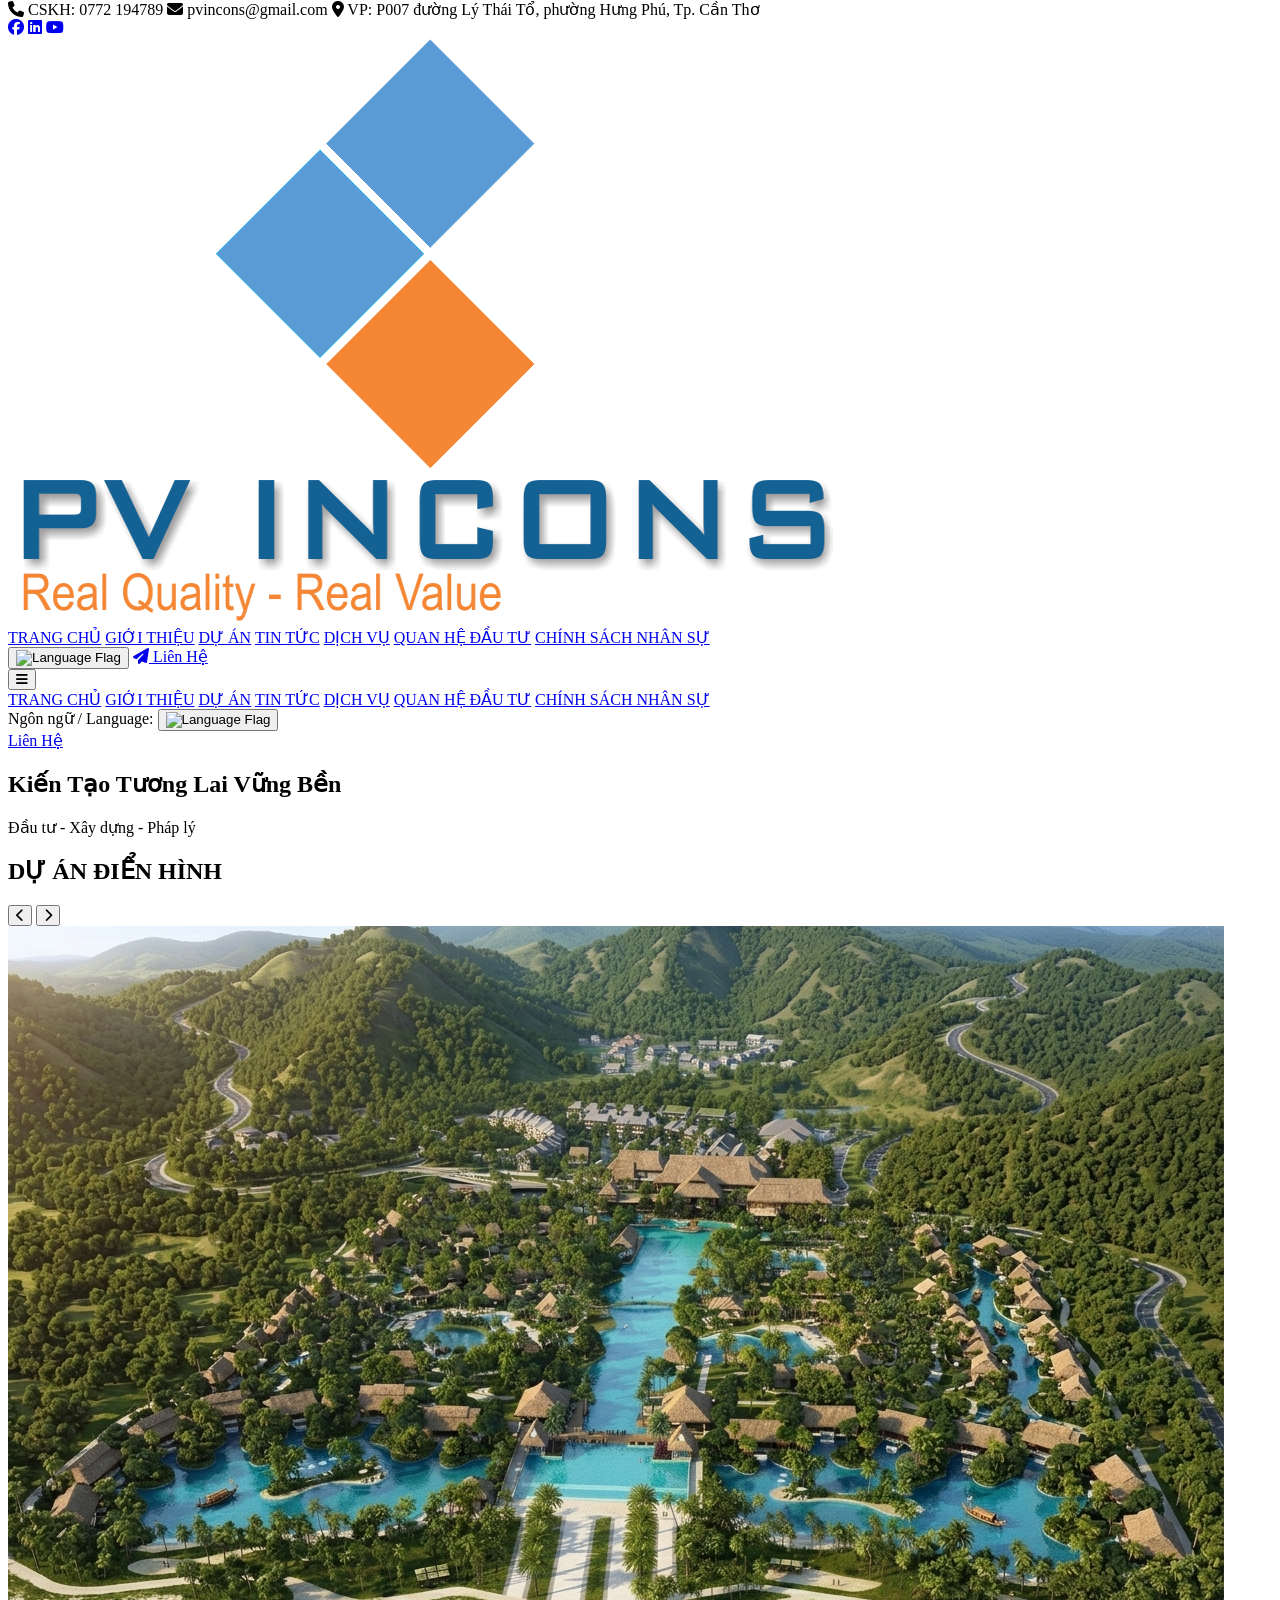
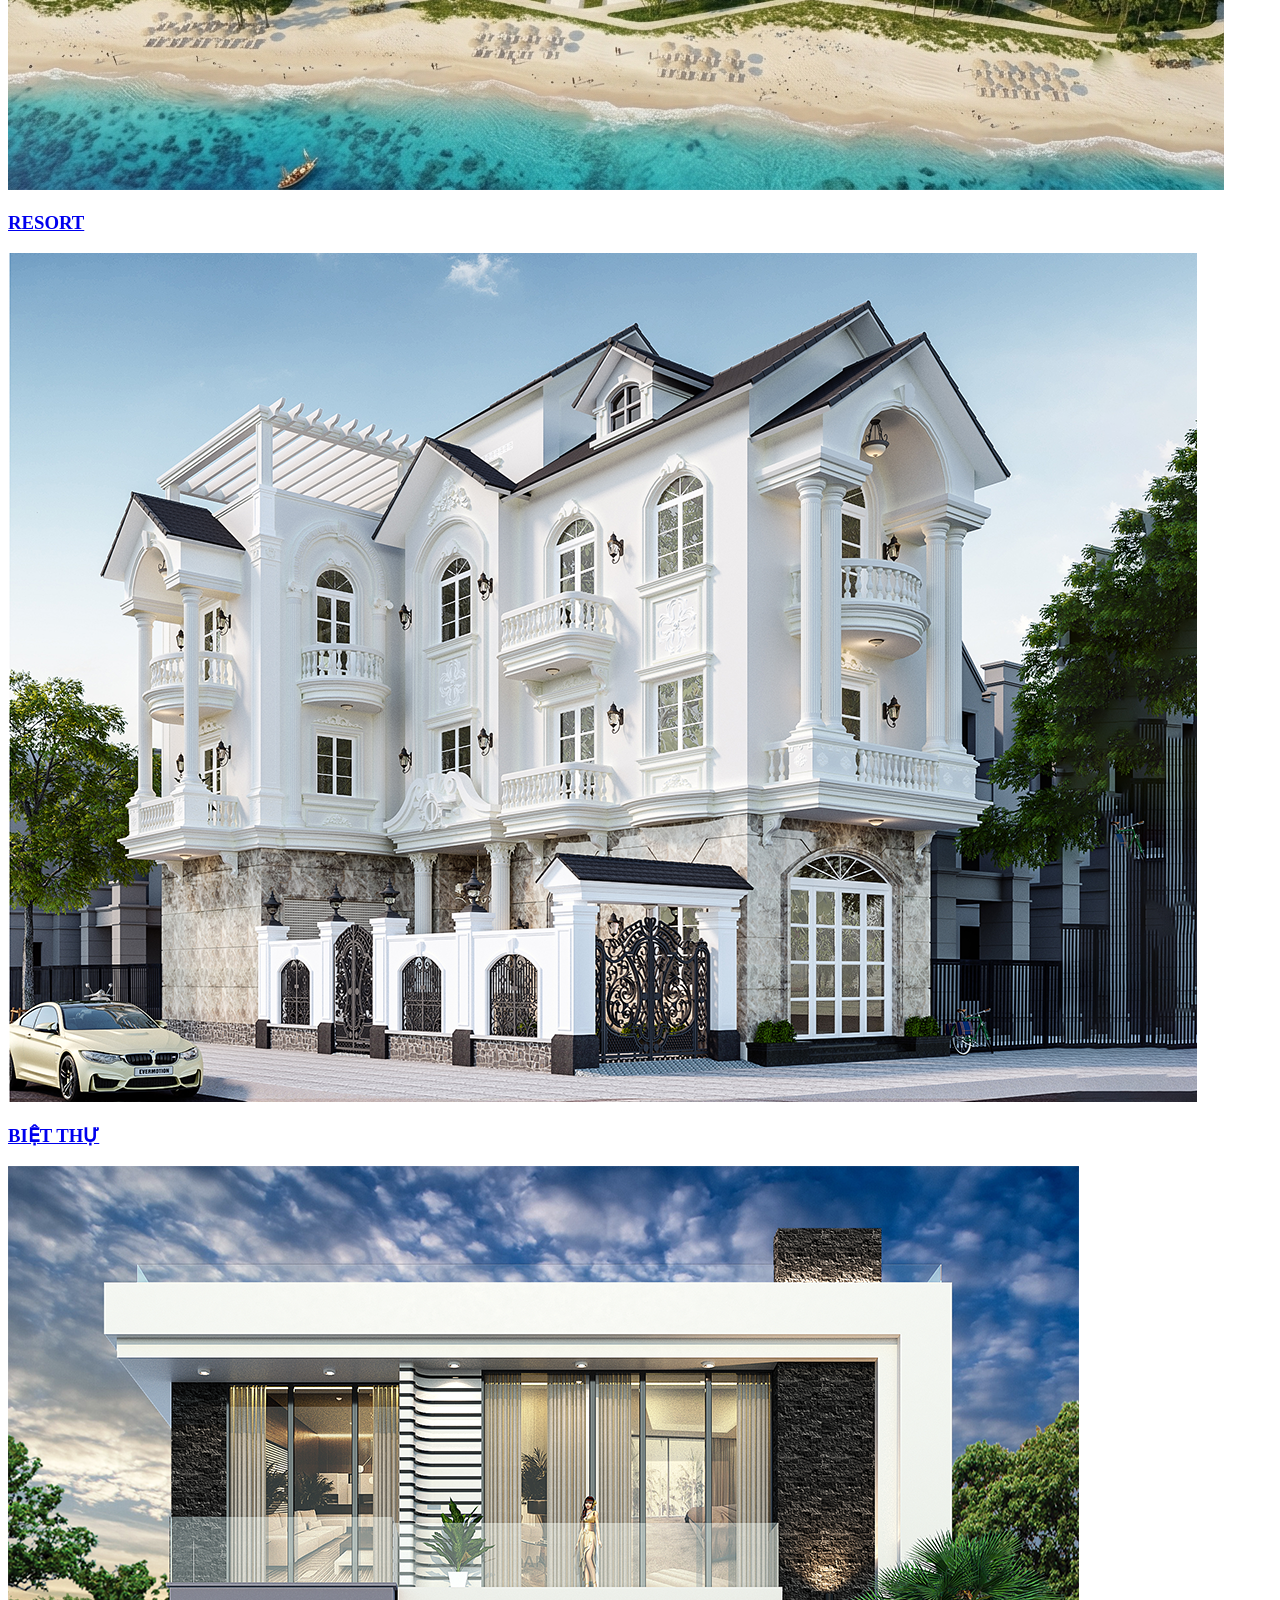
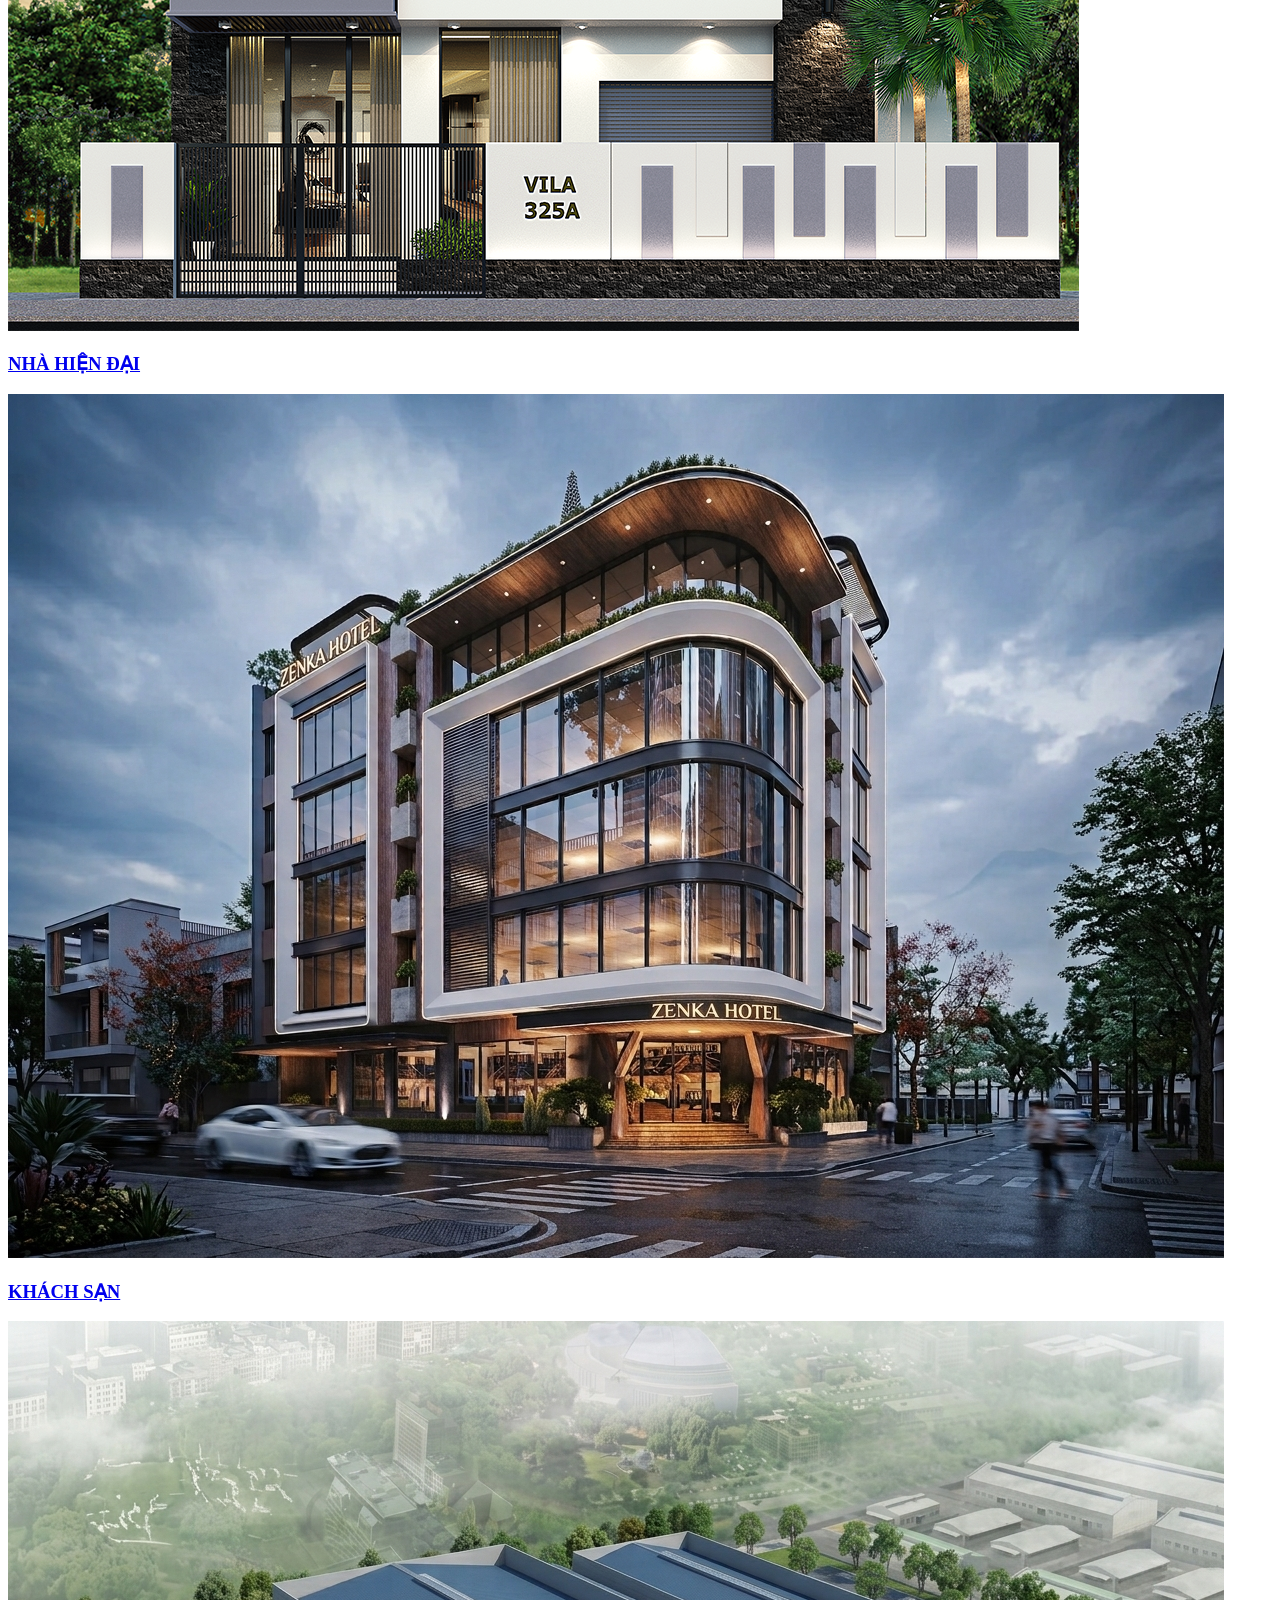
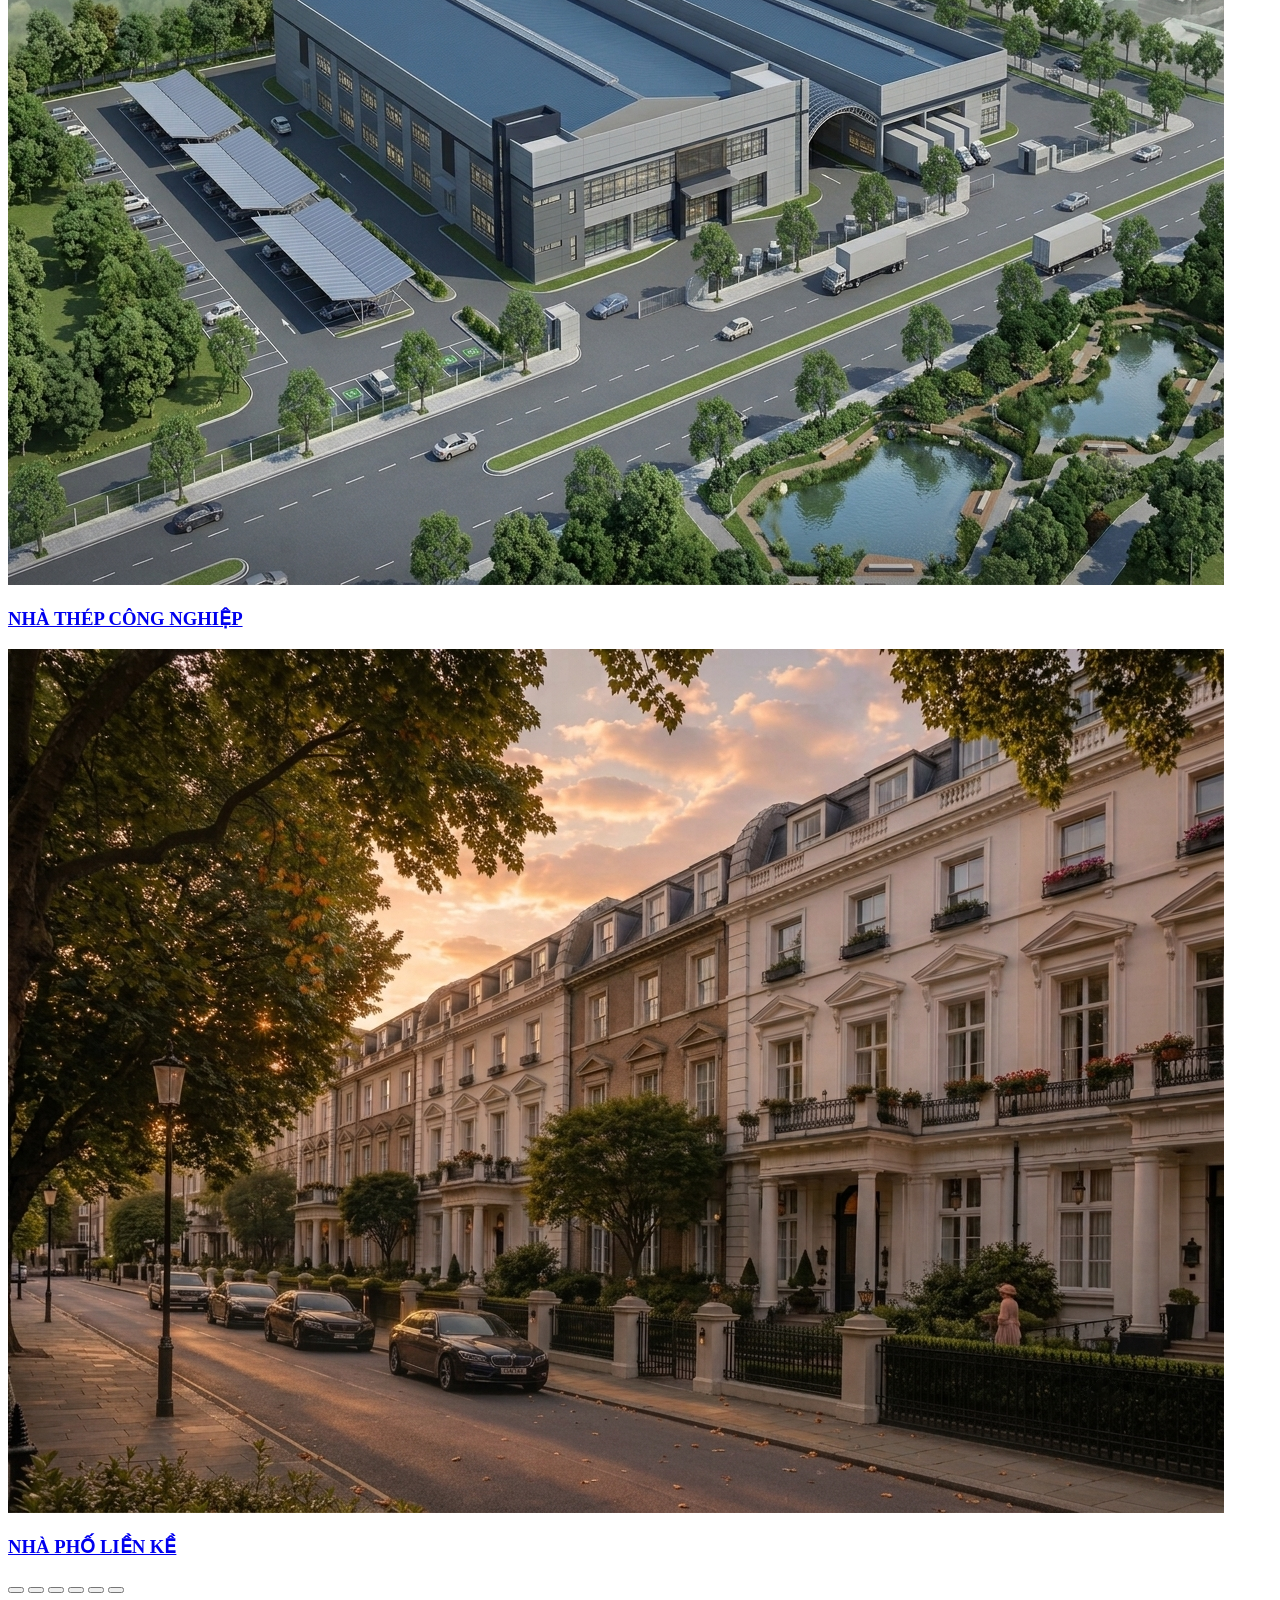
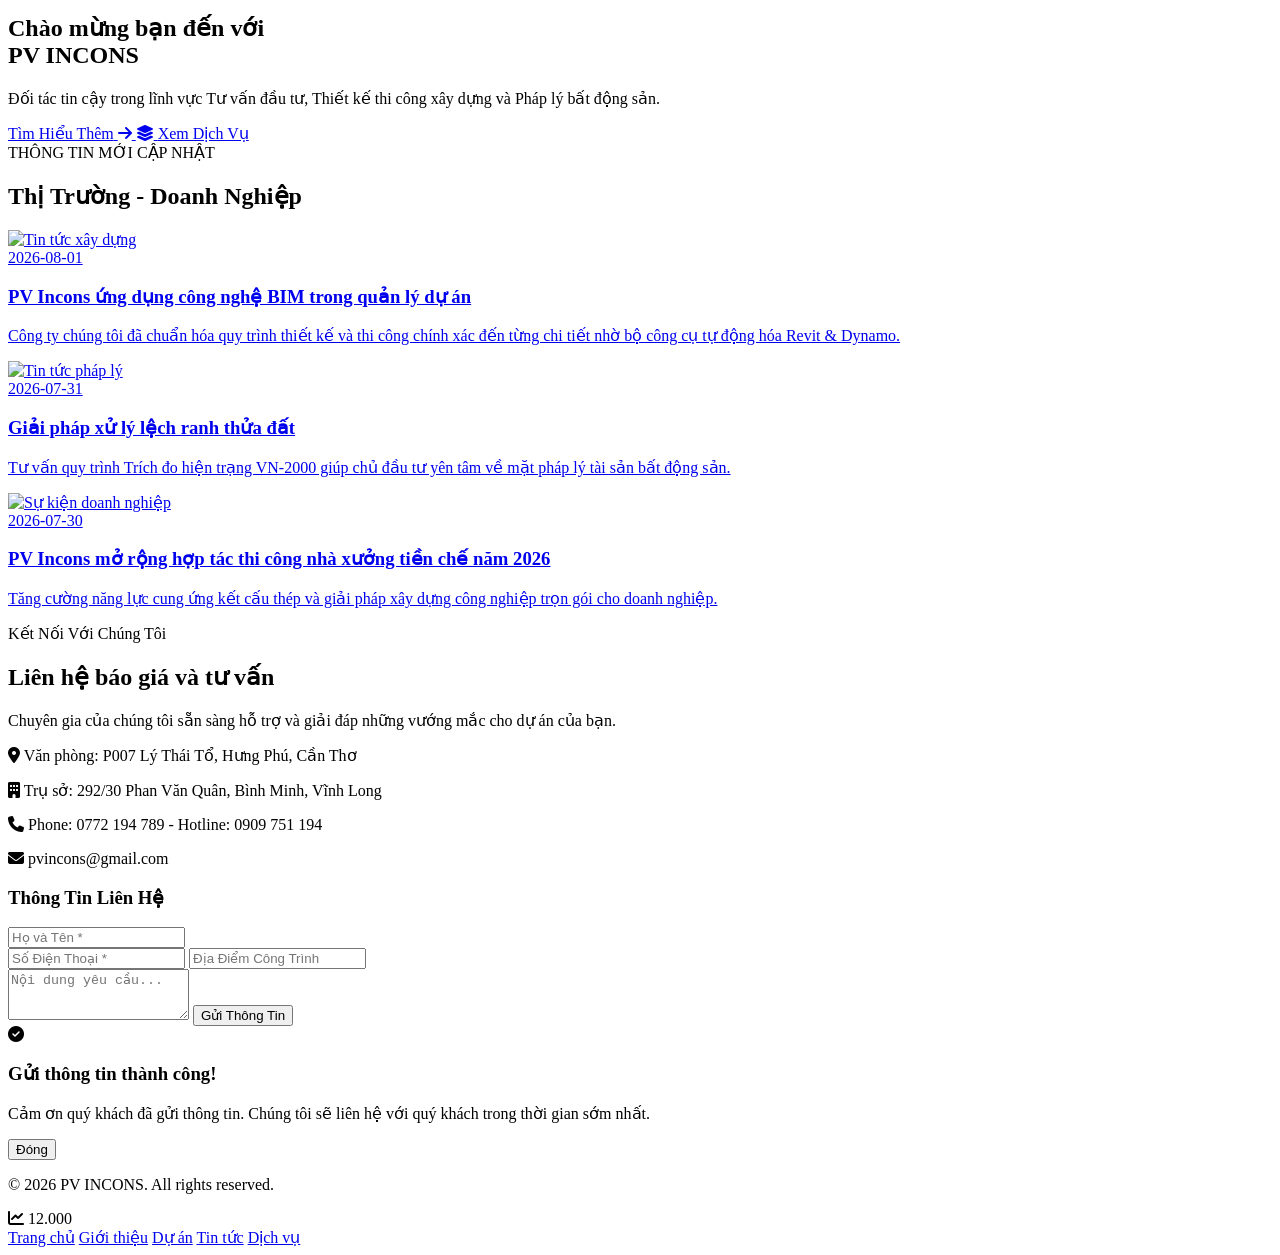
==== index.html @ 5b2f0e85 "Add files via upload" ====
<!DOCTYPE html>
<html lang="vi" class="scroll-smooth">

<head>
    <meta charset="UTF-8">
    <meta name="viewport" content="width=device-width, initial-scale=1.0">
    <title>PV INCONS - TRANG CHỦ</title>
    <link rel="icon" type="image/png" href="IMG/LOGO_PVI.png">
    <script src="https://cdn.tailwindcss.com"></script>
    <script>
        tailwind.config = {
            theme: {
                extend: {
                    colors: {
                        brand: { blue: '#1e68a8', darkblue: '#0d3d6b', orange: '#e87e23', brown: '#a67c52', gray: '#f4f6f9' }
                    },
                    fontFamily: { sans: ['Inter', 'sans-serif'] }
                }
            }
        }
    </script>
    <link href="https://fonts.googleapis.com/css2?family=Inter:wght@300;400;500;600;700;800&display=swap"
        rel="stylesheet">
    <link rel="stylesheet" href="https://cdnjs.cloudflare.com/ajax/libs/font-awesome/6.4.0/css/all.min.css">
    <!-- Open Graph Meta Tags (Dành cho Zalo, Facebook, Messenger) -->
    <meta property="og:type" content="website" />
    <meta property="og:url" content="https://pvincons.com/" />
    <meta property="og:title" content="CÔNG TY TNHH THƯƠNG MẠI VÀ XÂY DỰNG PV INCONS" />
    <meta property="og:description"
        content="Chuyên cung cấp giải pháp toàn diện từ Tư vấn, Quản lý Đầu tư; Thiết kế Kiến trúc theo tiêu chuẩn số BIM/VDC và Thi công Xây dựng; Cùng các Dịch vụ Pháp lý Dự án, Công trình chuyên nghiệp." />
    <!-- ĐƯỜNG DẪN ẢNH VỚI THƯ MỤC "img"-->
    <meta property="og:image" content="https://pvincons.com/img/logo.png" />
    <meta property="og:image:secure_url" content="https://pvincons.com/img/logo.png" />
    <meta property="og:image:type" content="image/png" />
    <meta property="og:image:width" content="1200" />
    <meta property="og:image:height" content="630" />
    <!-- Twitter Card Tags -->
    <meta name="twitter:card" content="summary_large_image" />
    <meta name="twitter:title" content="CÔNG TY TNHH THƯƠNG MẠI VÀ XÂY DỰNG PV INCONS" />
    <meta name="twitter:description"
        content="Chuyên cung cấp giải pháp toàn diện từ Tư vấn, Quản lý Đầu tư; Thiết kế Kiến trúc theo tiêu chuẩn số BIM/VDC và Thi công Xây dựng; Cùng các Dịch vụ Pháp lý Dự án, Công trình chuyên nghiệp." />
    <meta name="twitter:image" content="https://pvincons.com/img/logo.png" />
</head>

<style>
    /* Hiệu ứng mượt cho tiêu đề Banner */
    .hero-title {
        opacity: 0;
        animation: heroFadeDown 1s cubic-bezier(1, 1, 1, 1) forwards;
        animation-delay: 0.5s;
    }

    .hero-subtitle {
        opacity: 0;
        animation: heroFadeUp 1s cubic-bezier(1, 1, 1, 1) forwards;
        animation-delay: 1.5s;
        /* Xuất hiện sau tiêu đề 1.5s */
    }

    /* Keyframes trôi từ trên xuống */
    @keyframes heroFadeDown {
        from {
            opacity: 0;
            transform: translateY(-30px);
        }

        to {
            opacity: 1;
            transform: translateY(0);
        }
    }

    /* Keyframes trôi từ dưới lên */
    @keyframes heroFadeUp {
        from {
            opacity: 0;
            transform: translateY(20px);
        }

        to {
            opacity: 1;
            transform: translateY(0);
        }
    }
</style>

<body class="bg-slate-50 text-slate-800 font-sans antialiased selection:bg-brand-blue selection:text-white">

    <div id="header-placeholder"></div>

    <main>
        <!-- Banner chính -->
        <section
            class="relative w-full h-[25vh] sm:h-[45vh] lg:h-[75vh] min-h-[200px] overflow-hidden bg-slate-900 flex items-center">
            <div class="absolute inset-0 bg-cover bg-center"
                style="background-image: url('https://images.unsplash.com/photo-1486406146926-c627a92ad1ab?q=80&w=1200&auto=format&fit=crop');">
                <div class="absolute inset-0 bg-black/40"></div>
            </div>
            <div class="relative z-10 max-w-7xl mx-auto px-4 sm:px-8 w-full text-center text-white">
                <!-- Tiêu đề chính: Trôi từ trên xuống & có hiệu ứng bóng chữ -->
                <h1
                    class="text-2xl sm:text-3xl md:text-4xl lg:text-5xl font-extrabold tracking-tight sm:tracking-wider uppercase mb-3 drop-shadow-lg hero-title whitespace-nowrap">
                    Kiến Tạo Tương Lai Vững Bền
                </h1>
                <!-- Phụ đề: Trôi từ dưới lên (xuất hiện sau tiêu đề 0.3s) -->
                <p
                    class="text-sm sm:text-lg md:text-xl lg:text-2xl text-slate-100 max-w-3xl mx-auto font-normal tracking-wide leading-relaxed hero-subtitle drop-shadow-md">
                    Đầu tư - Xây dựng - Pháp lý
                </p>
            </div>
        </section>

        <!-- Slide Dự án điển hình (6 Slide) -->
        <section class="py-12 bg-slate-50">
            <div class="max-w-7xl mx-auto px-4 sm:px-6 lg:px-8">
                <div class="flex items-center justify-center mb-8">
                    <div class="h-[1px] bg-slate-300 w-16 sm:w-36"></div>
                    <h2 class="text-xl sm:text-2xl font-bold text-[#8c6239] uppercase px-4 text-center tracking-widest">
                        DỰ ÁN ĐIỂN HÌNH
                    </h2>
                    <div class="h-[1px] bg-slate-300 w-16 sm:w-36"></div>
                </div>

                <div class="relative max-w-4xl mx-auto group">
                    <!-- Nút chuyển trái -->
                    <button onclick="prevLatestProject()"
                        class="absolute left-3 top-1/2 -translate-y-1/2 w-9 h-9 bg-black/40 hover:bg-black/70 text-white rounded-full flex items-center justify-center transition-all z-10">
                        <i class="fa-solid fa-chevron-left text-sm"></i>
                    </button>

                    <!-- Nút chuyển phải -->
                    <button onclick="nextLatestProject()"
                        class="absolute right-3 top-1/2 -translate-y-1/2 w-9 h-9 bg-black/40 hover:bg-black/70 text-white rounded-full flex items-center justify-center transition-all z-10">
                        <i class="fa-solid fa-chevron-right text-sm"></i>
                    </button>

                    <div class="overflow-hidden rounded-xl border border-slate-200 bg-white shadow-sm">
                        <div id="latestProjectsTrack" class="flex transition-transform duration-700 ease-in-out">
                            <a href="projects.html" class="w-full flex-shrink-0 block">
                                <div class="relative w-full aspect-[1.4/1] overflow-hidden">
                                    <img src="img/PC_05.png"
                                        class="w-full h-full object-cover hover:scale-105 transition duration-700"
                                        alt="RESORT">
                                </div>
                                <div class="p-4 sm:p-5 text-center bg-stone-50 border-t border-stone-100">
                                    <h3
                                        class="text-base sm:text-xl font-bold text-slate-800 tracking-wider uppercase hover:text-[#8c6239] transition">
                                        RESORT
                                    </h3>
                                </div>
                            </a>
                            <a href="projects.html" class="w-full flex-shrink-0 block">
                                <div class="relative w-full aspect-[1.4/1] overflow-hidden">
                                    <img src="img/PC_02.png"
                                        class="w-full h-full object-cover hover:scale-105 transition duration-700"
                                        alt="BIỆT THỰ">
                                </div>
                                <div class="p-4 sm:p-5 text-center bg-stone-50 border-t border-stone-100">
                                    <h3
                                        class="text-base sm:text-xl font-bold text-slate-800 tracking-wider uppercase hover:text-[#8c6239] transition">
                                        BIỆT THỰ
                                    </h3>
                                </div>
                            </a>
                            <a href="projects.html" class="w-full flex-shrink-0 block">
                                <div class="relative w-full aspect-[1.4/1] overflow-hidden">
                                    <img src="img/PC_03.png"
                                        class="w-full h-full object-cover hover:scale-105 transition duration-700"
                                        alt="NHÀ HIỆN ĐẠI">
                                </div>
                                <div class="p-4 sm:p-5 text-center bg-stone-50 border-t border-stone-100">
                                    <h3
                                        class="text-base sm:text-xl font-bold text-slate-800 tracking-wider uppercase hover:text-[#8c6239] transition">
                                        NHÀ HIỆN ĐẠI
                                    </h3>
                                </div>
                            </a>
                            <a href="projects.html" class="w-full flex-shrink-0 block">
                                <div class="relative w-full aspect-[1.4/1] overflow-hidden">
                                    <img src="img/PC_06.png"
                                        class="w-full h-full object-cover hover:scale-105 transition duration-700"
                                        alt="KHÁCH SẠN">
                                </div>
                                <div class="p-4 sm:p-5 text-center bg-stone-50 border-t border-stone-100">
                                    <h3
                                        class="text-base sm:text-xl font-bold text-slate-800 tracking-wider uppercase hover:text-[#8c6239] transition">
                                        KHÁCH SẠN
                                    </h3>
                                </div>
                            </a>
                            <a href="projects.html" class="w-full flex-shrink-0 block">
                                <div class="relative w-full aspect-[1.4/1] overflow-hidden">
                                    <img src="img/PC_04.png"
                                        class="w-full h-full object-cover hover:scale-105 transition duration-700"
                                        alt="NHÀ THÉP CÔNG NGHIỆP">
                                </div>
                                <div class="p-4 sm:p-5 text-center bg-stone-50 border-t border-stone-100">
                                    <h3
                                        class="text-base sm:text-xl font-bold text-slate-800 tracking-wider uppercase hover:text-[#8c6239] transition">
                                        NHÀ THÉP CÔNG NGHIỆP
                                    </h3>
                                </div>
                            </a>
                            <a href="projects.html" class="w-full flex-shrink-0 block">
                                <div class="relative w-full aspect-[1.4/1] overflow-hidden">
                                    <img src="img/PC_01.png"
                                        class="w-full h-full object-cover hover:scale-105 transition duration-700"
                                        alt="NHÀ PHỐ LIỀN KỀ">
                                </div>
                                <div class="p-4 sm:p-5 text-center bg-stone-50 border-t border-stone-100">
                                    <h3
                                        class="text-base sm:text-xl font-bold text-slate-800 tracking-wider uppercase hover:text-[#8c6239] transition">
                                        NHÀ PHỐ LIỀN KỀ
                                    </h3>
                                </div>
                            </a>
                        </div>
                    </div>

                    <div class="flex justify-center space-x-2 mt-4">
                        <button onclick="setLatestProject(0)"
                            class="latest-dot w-6 h-2.5 rounded-full bg-[#8c6239] transition-all"></button>
                        <button onclick="setLatestProject(1)"
                            class="latest-dot w-2.5 h-2.5 rounded-full bg-slate-300 transition-all"></button>
                        <button onclick="setLatestProject(2)"
                            class="latest-dot w-2.5 h-2.5 rounded-full bg-slate-300 transition-all"></button>
                        <button onclick="setLatestProject(3)"
                            class="latest-dot w-2.5 h-2.5 rounded-full bg-slate-300 transition-all"></button>
                        <button onclick="setLatestProject(4)"
                            class="latest-dot w-2.5 h-2.5 rounded-full bg-slate-300 transition-all"></button>
                        <button onclick="setLatestProject(5)"
                            class="latest-dot w-2.5 h-2.5 rounded-full bg-slate-300 transition-all"></button>
                    </div>
                </div>
            </div>
        </section>

        <!-- Quick Summary -->
        <section
            class="py-20 bg-gradient-to-b from-slate-50 via-blue-50/30 to-slate-50 border-t border-slate-200 relative overflow-hidden">
            <!-- Họa tiết đốm sáng mờ trang trí nền -->
            <div
                class="absolute -top-24 left-1/2 -translate-x-1/2 w-96 h-96 bg-brand-blue/10 rounded-full blur-3xl pointer-events-none">
            </div>

            <div class="max-w-7xl mx-auto px-4 sm:px-6 lg:px-8 text-center relative z-10">
                <!-- Tiêu đề chính phối màu Gradient -->
                <h2 class="text-2xl sm:text-4xl font-extrabold text-slate-900 mb-4 uppercase tracking-tight">
                    Chào mừng bạn đến với <br class="block sm:hidden">PV INCONS</span>
                </h2>

                <!-- Phụ đề -->
                <p class="text-slate-600 max-w-3xl mx-auto text-sm sm:text-base leading-relaxed font-medium">
                    Đối tác tin cậy trong lĩnh vực <span class="text-slate-900 font-semibold">Tư vấn đầu tư</span>,
                    <span class="text-slate-900 font-semibold">Thiết kế thi công xây dựng</span> và <span
                        class="text-slate-900 font-semibold">Pháp lý bất động sản</span>.
                </p>

                <!-- Nút bấm tương tác nâng cao -->
                <div class="mt-8 flex flex-wrap justify-center gap-4">
                    <!-- Nút chính: Có icon trôi nhẹ khi hover -->
                    <a href="about.html"
                        class="group bg-brand-blue hover:bg-brand-darkblue text-white font-bold px-7 py-3.5 rounded-xl text-sm transition-all duration-300 shadow-lg shadow-brand-blue/25 hover:shadow-xl hover:shadow-brand-blue/40 hover:-translate-y-1 flex items-center gap-2">
                        <span>Tìm Hiểu Thêm</span>
                        <i
                            class="fa-solid fa-arrow-right text-xs transition-transform duration-300 group-hover:translate-x-1"></i>
                    </a>

                    <!-- Nút phụ: Viền đổi màu khi hover -->
                    <a href="services.html"
                        class="bg-white hover:bg-slate-900 hover:text-white text-slate-700 border border-slate-300 hover:border-slate-900 font-bold px-7 py-3.5 rounded-xl text-sm transition-all duration-300 shadow-sm hover:shadow-lg hover:-translate-y-1 flex items-center gap-2">
                        <i class="fa-solid fa-layer-group text-xs"></i>
                        <span>Xem Dịch Vụ</span>
                    </a>
                </div>
            </div>
        </section>
        <!-- News Section (3 Tin mới nhất) -->
        <section class="py-16 bg-slate-50 border-t border-slate-200">
            <div class="max-w-7xl mx-auto px-4 sm:px-6 lg:px-8">
                <!-- Tiêu đề phần tin tức -->
                <div class="text-center mb-12">
                    <span class="text-xs font-bold text-brand-blue tracking-widest uppercase mb-2 block">THÔNG TIN MỚI
                        CẬP NHẬT</span>
                    <h2 class="text-2xl sm:text-3xl font-extrabold text-slate-900">Thị Trường - Doanh Nghiệp</h2>
                </div>

                <!-- Khung chờ tự động nhận nội dung từ news.html -->
                <div id="latest-news-placeholder" class="grid grid-cols-1 md:grid-cols-3 gap-8">
                    <!-- Nội dung sẽ tự động lấy từ news.html điền vào đây -->
                </div>
            </div>
        </section>


    </main>

    <div id="footer-placeholder"></div>

    <script src="layout.js"></script>
    <script>
        loadLayout('index');

        // Logic Slider cho trang chủ
        let latestProjectIndex = 0;
        const latestTrack = document.getElementById('latestProjectsTrack');
        const latestDots = document.querySelectorAll('.latest-dot');
        const totalLatestProjects = 6;

        function setLatestProject(index) {
            latestProjectIndex = index;
            if (latestTrack) {
                latestTrack.style.transform = `translateX(-${latestProjectIndex * 100}%)`;
            }
            latestDots.forEach((dot, i) => {
                if (i === latestProjectIndex) {
                    dot.classList.remove('bg-slate-300', 'w-2.5');
                    dot.classList.add('bg-[#8c6239]', 'w-6');
                } else {
                    dot.classList.remove('bg-[#8c6239]', 'w-6');
                    dot.classList.add('bg-slate-300', 'w-2.5');
                }
            });
        }

        function nextLatestProject() {
            latestProjectIndex = (latestProjectIndex + 1) % totalLatestProjects;
            setLatestProject(latestProjectIndex);
        }

        function prevLatestProject() {
            latestProjectIndex = (latestProjectIndex - 1 + totalLatestProjects) % totalLatestProjects;
            setLatestProject(latestProjectIndex);
        }
        // Bổ sung tính năng vuốt cảm ứng trên điện thoại cho slider
        const track = document.getElementById('latestProjectsTrack');

        if (track) {
            let touchStartX = 0;
            let touchEndX = 0;

            track.addEventListener('touchstart', (e) => {
                touchStartX = e.changedTouches[0].screenX;
            }, { passive: true });

            track.addEventListener('touchend', (e) => {
                touchEndX = e.changedTouches[0].screenX;
                handleSwipe();
            }, { passive: true });

            function handleSwipe() {
                const swipeThreshold = 70; // Khoảng cách vuốt tối thiểu (px) để nhận diện
                const diffX = touchStartX - touchEndX;

                if (diffX > swipeThreshold) {
                    // Vuốt sang trái -> Xem ảnh tiếp theo
                    if (typeof nextLatestProject === 'function') nextLatestProject();
                } else if (diffX < -swipeThreshold) {
                    // Vuốt sang phải -> Xem ảnh trước đó
                    if (typeof prevLatestProject === 'function') prevLatestProject();
                }
            }
        }
        setInterval(nextLatestProject, 4000);
    </script>

</body>

</html>
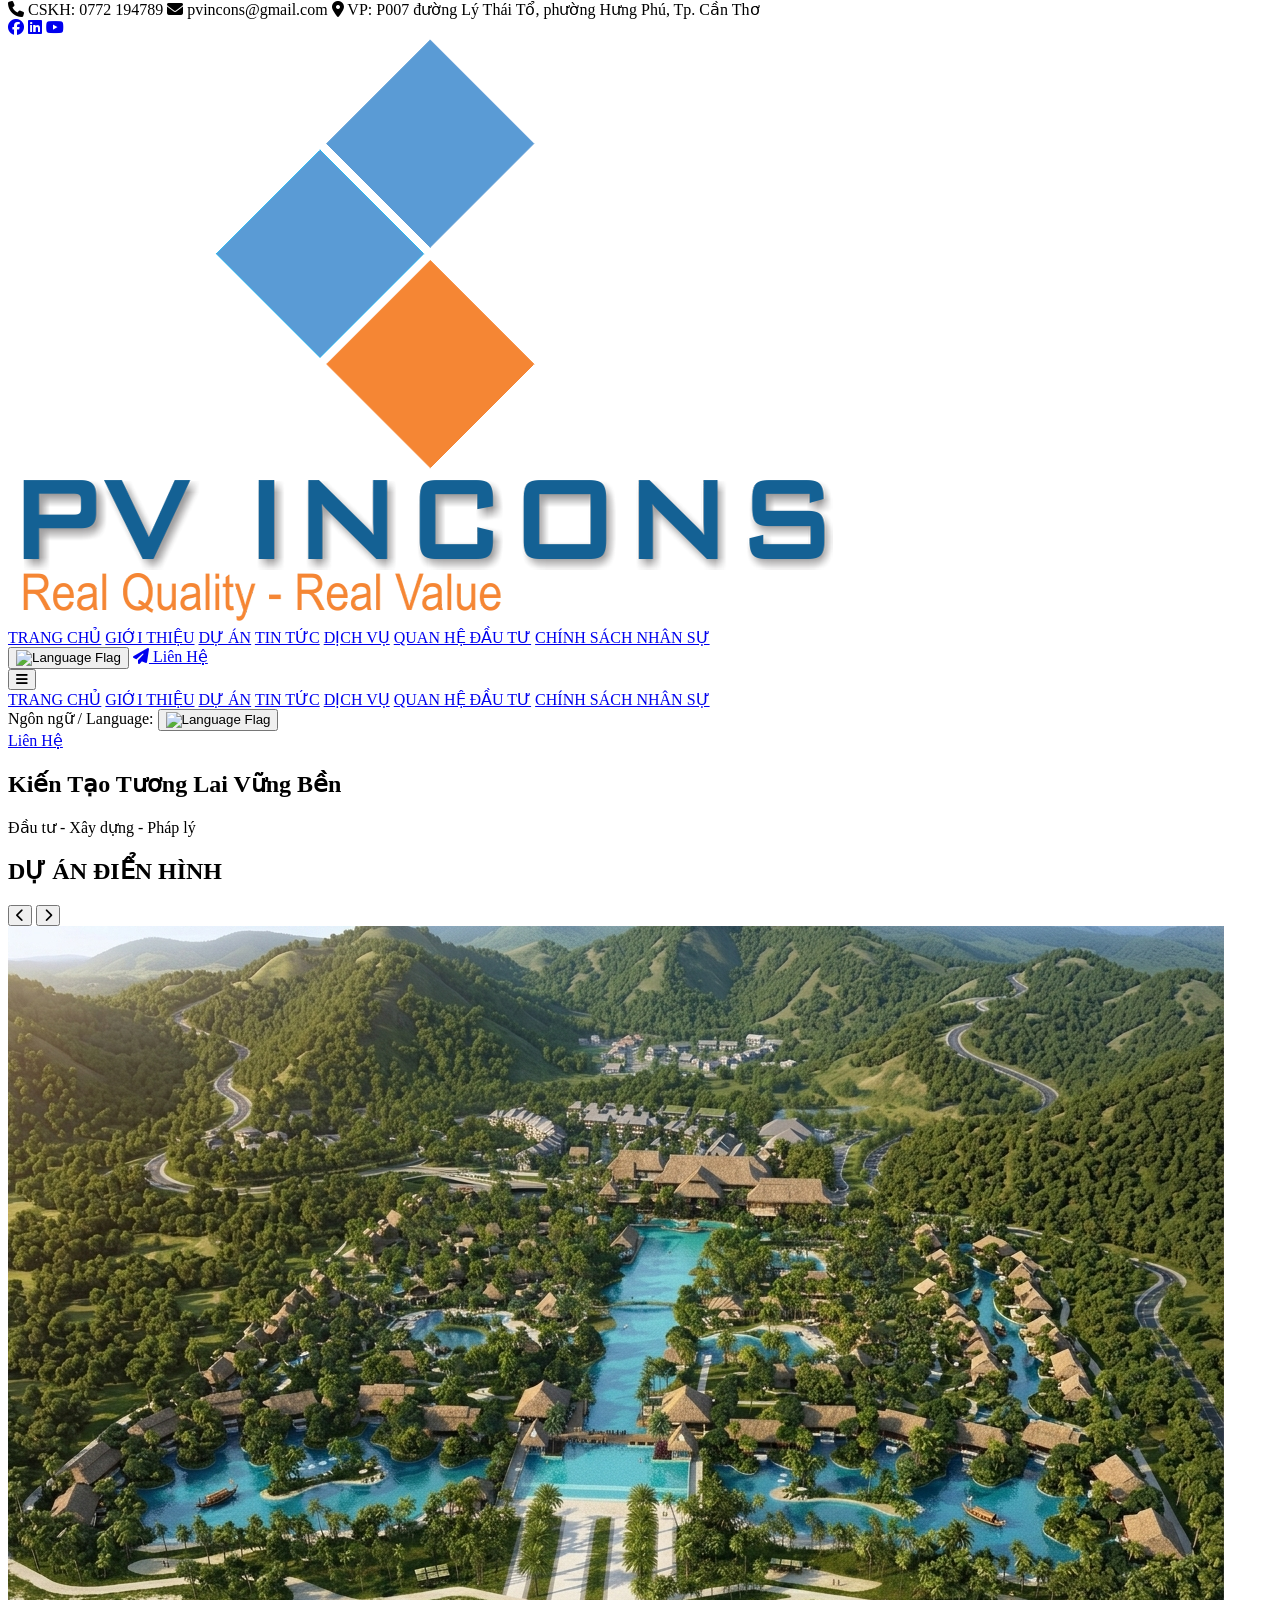
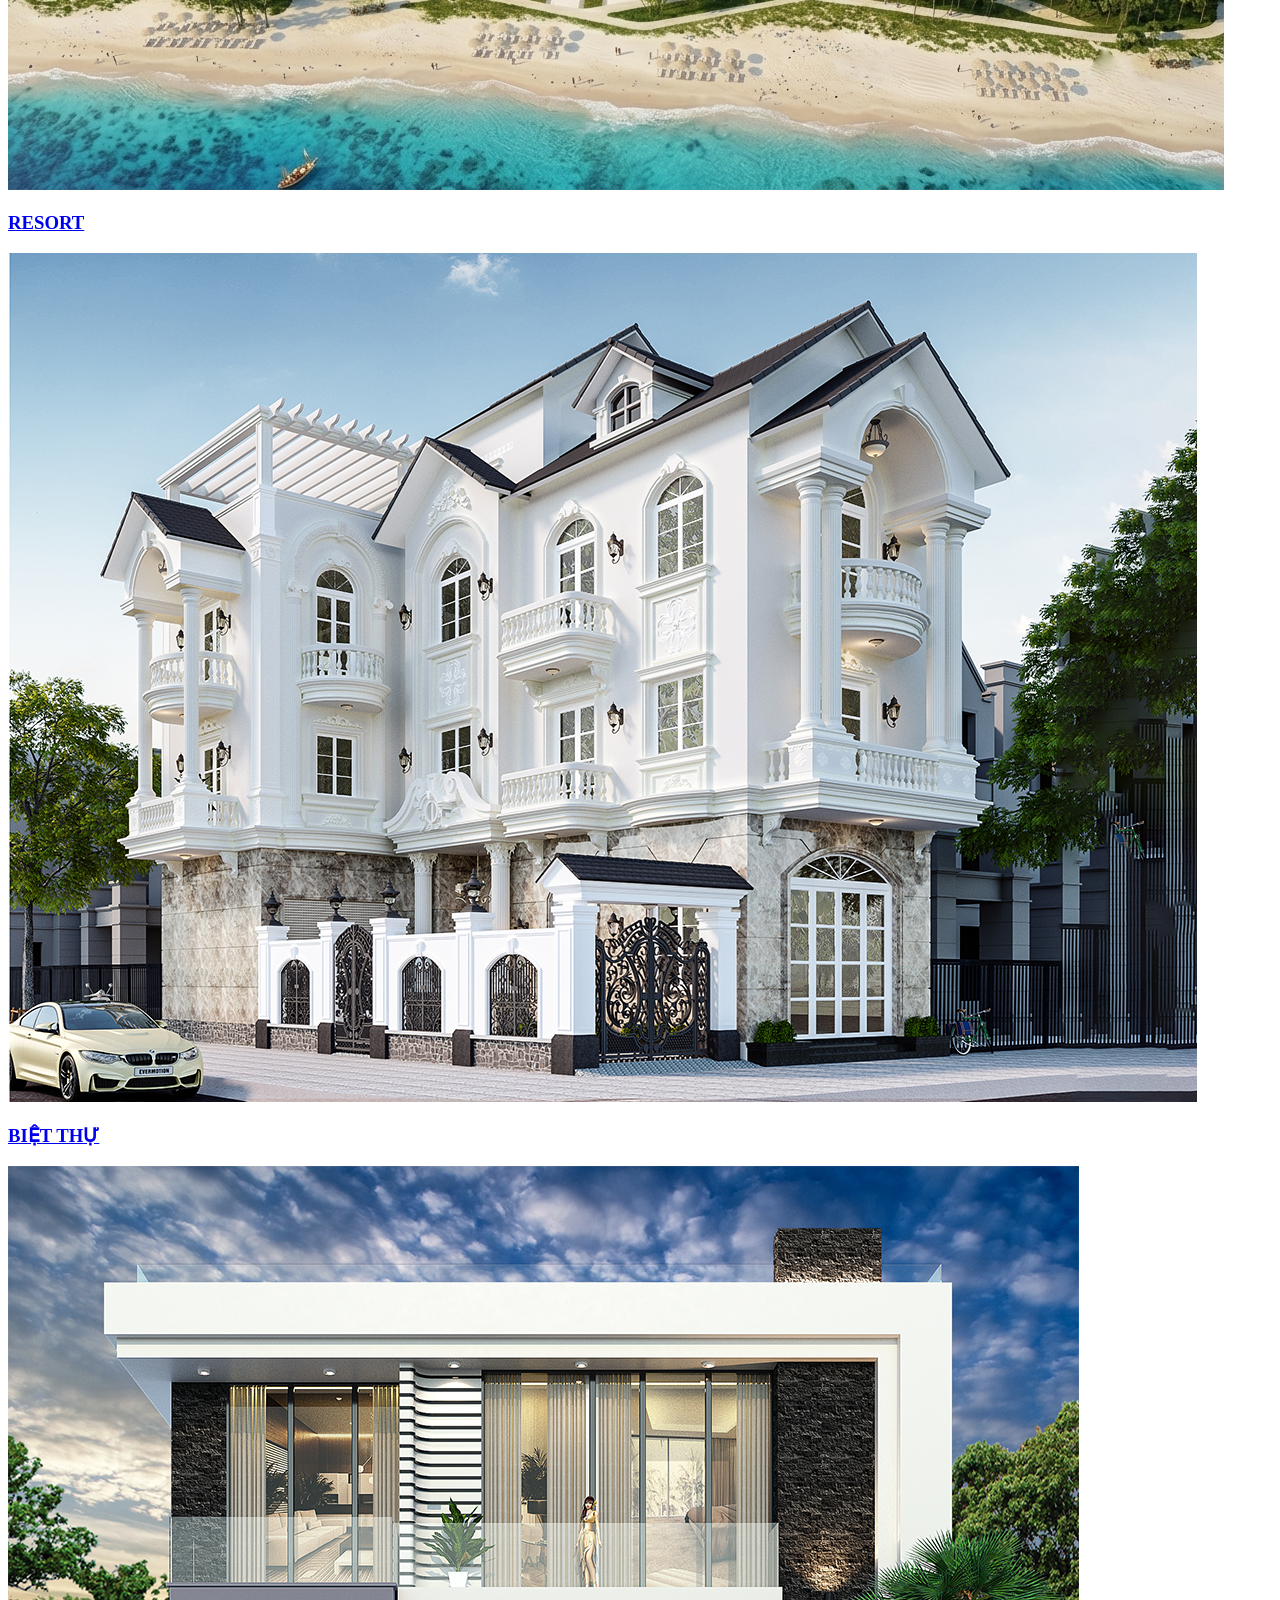
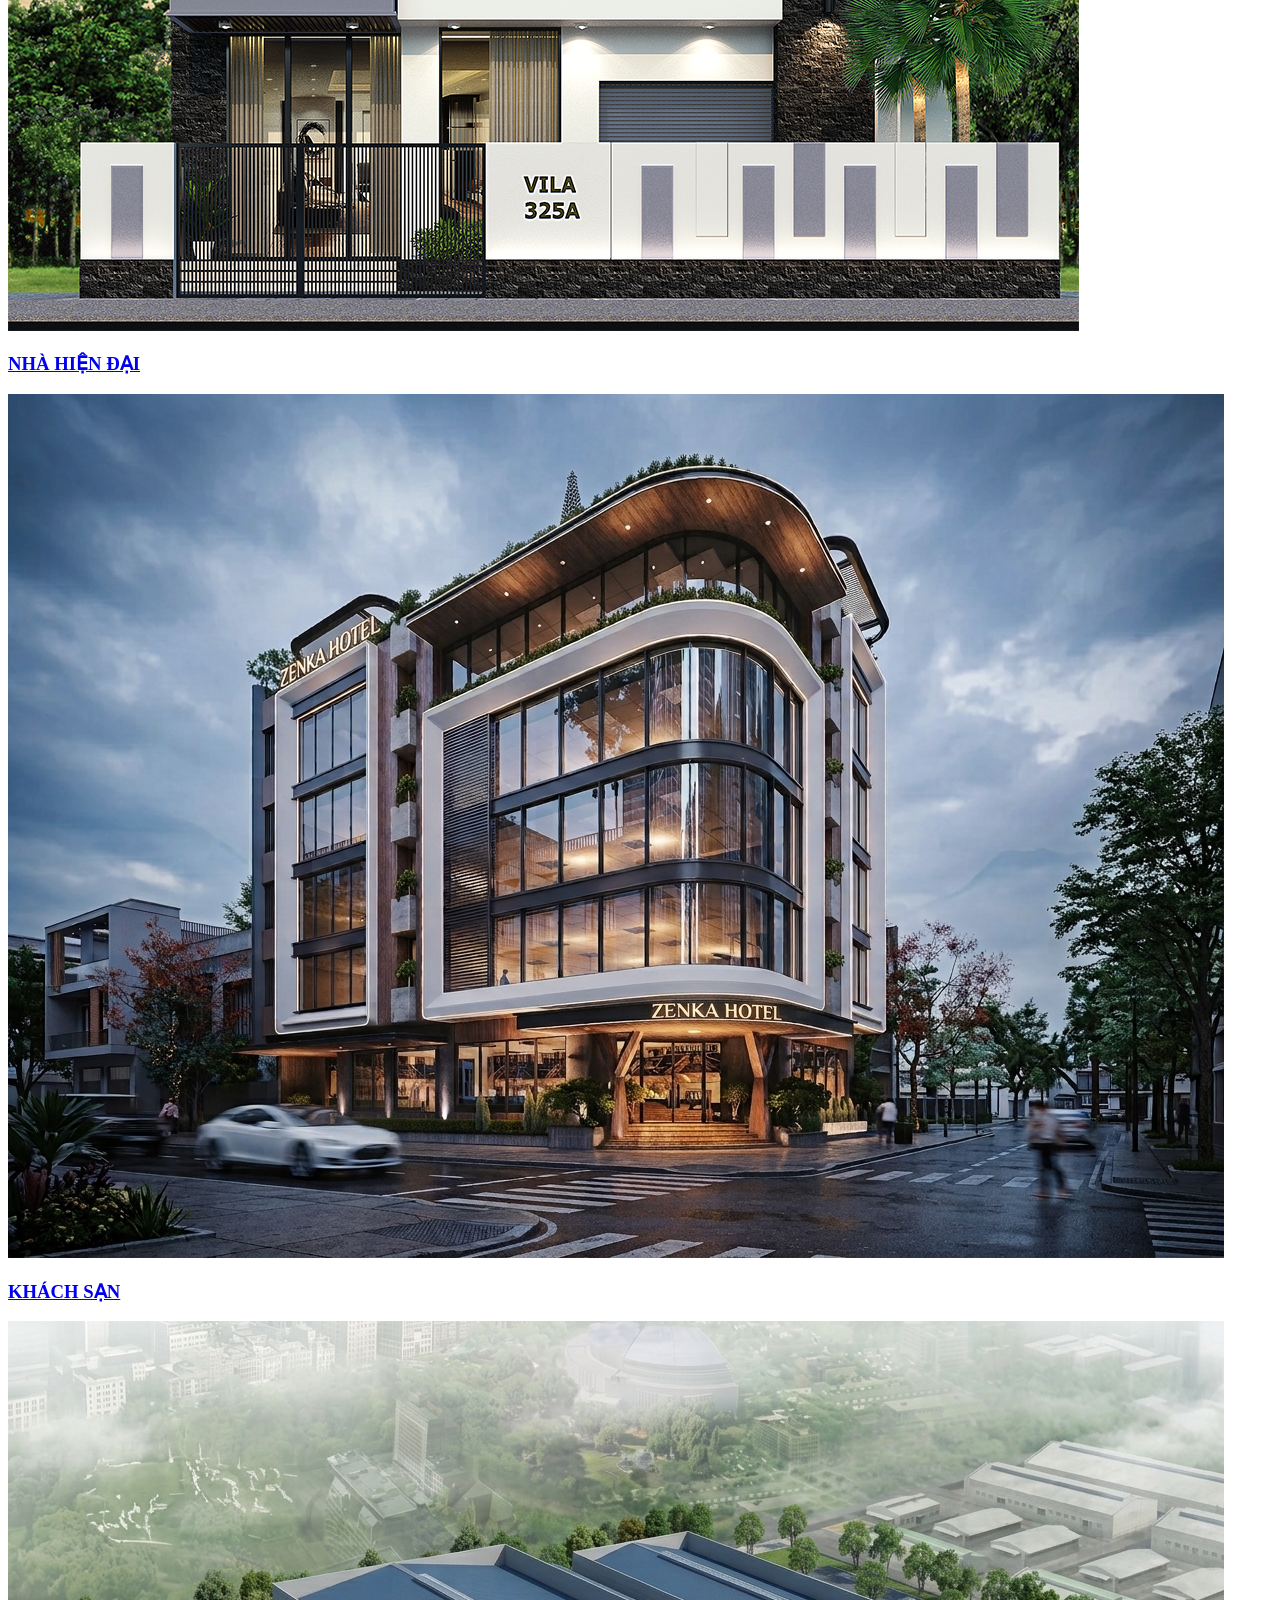
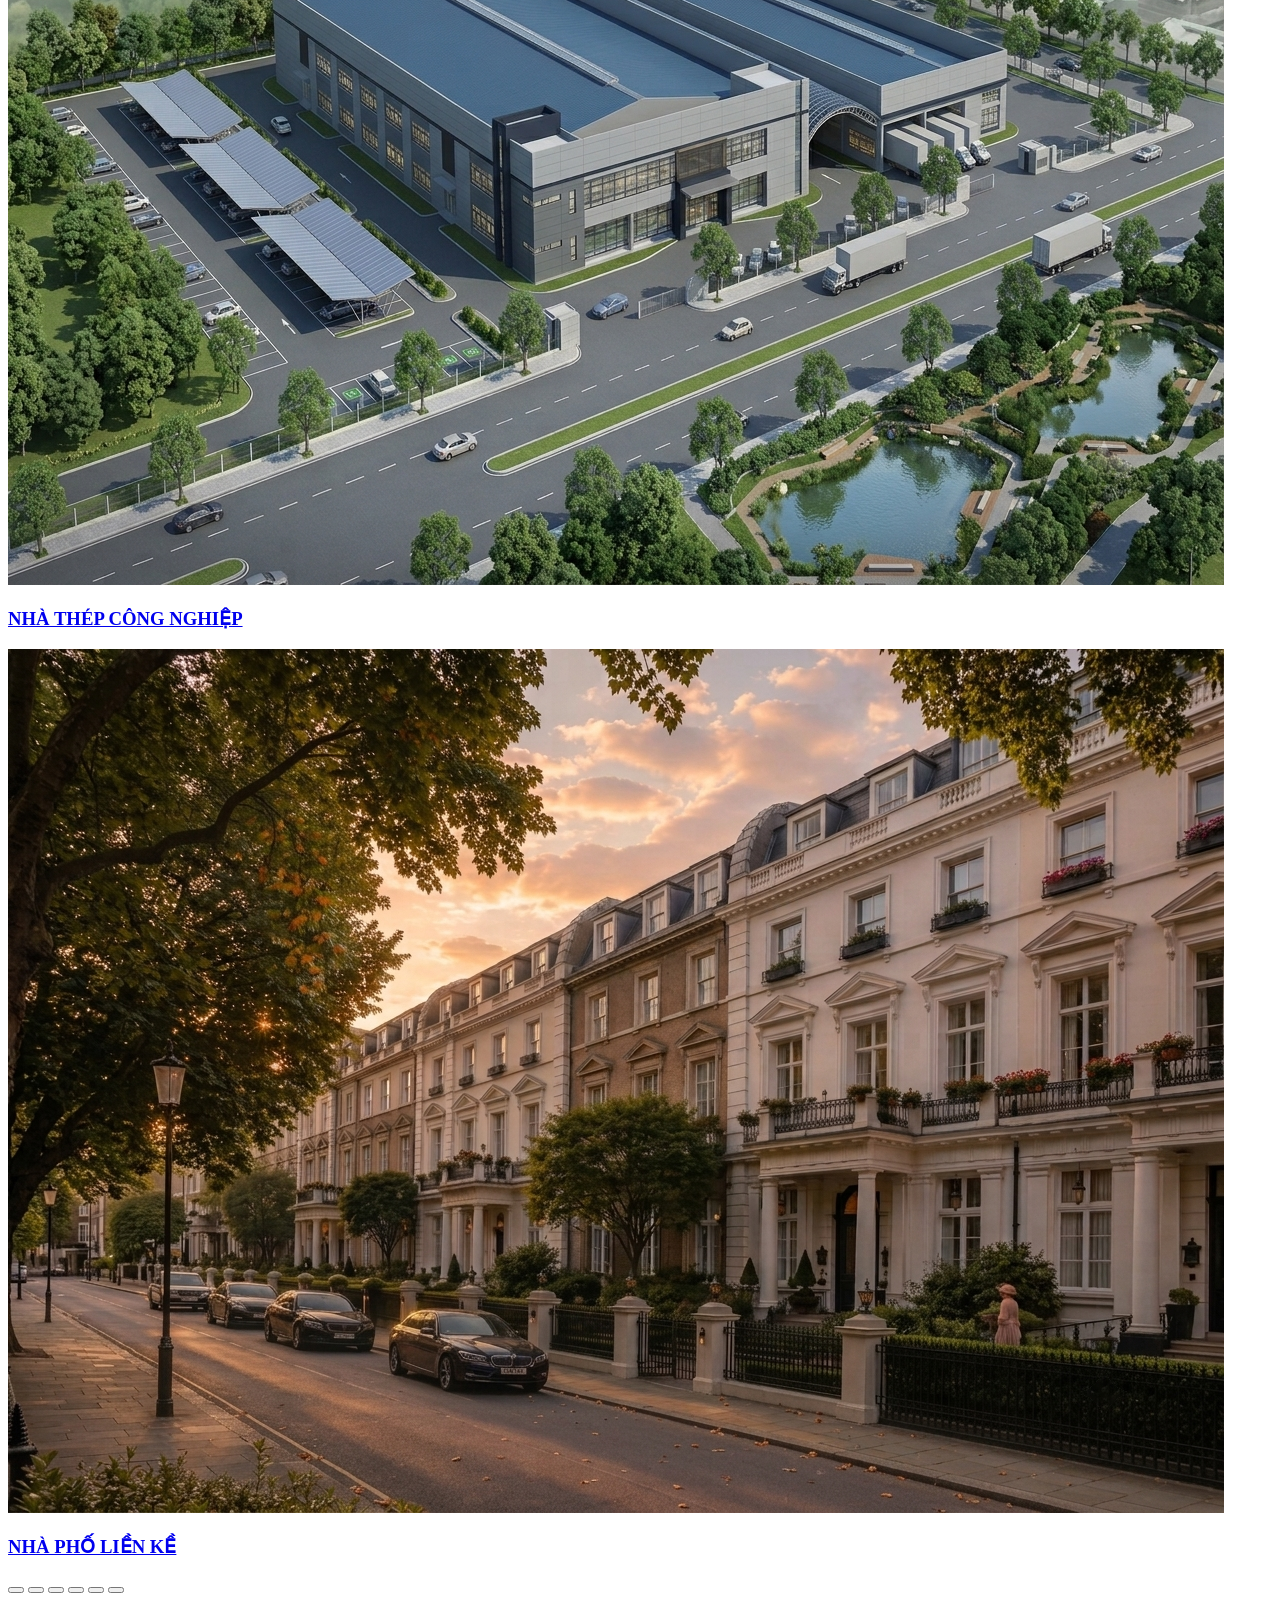
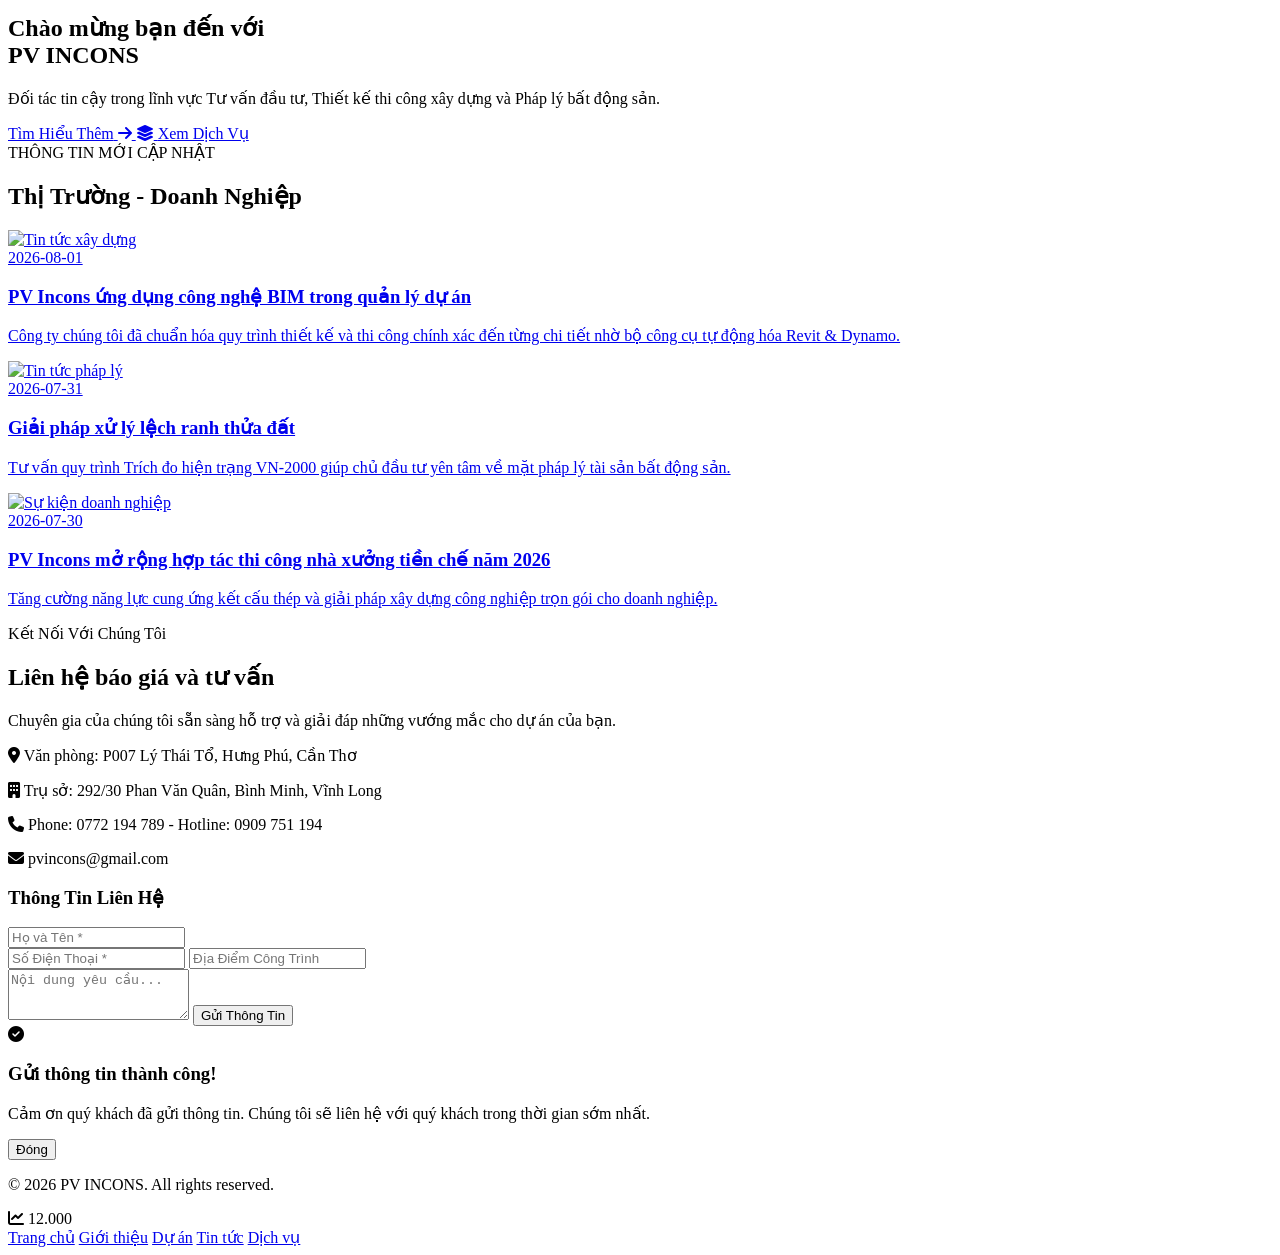
==== commit 7172b629: "Add files via upload" ====
--- a/index.html
+++ b/index.html
@@ -5,8 +5,10 @@
     <meta charset="UTF-8">
     <meta name="viewport" content="width=device-width, initial-scale=1.0">
     <title>PV INCONS - TRANG CHỦ</title>
-    <link rel="icon" type="image/png" href="IMG/LOGO_PVI.png">
+    <link rel="icon" type="image/png" href="img/LOGO_PVI.png">
     <script src="https://cdn.tailwindcss.com"></script>
+    <!-- File CSS dùng chung -->
+    <link rel="stylesheet" href="/style.css">
     <script>
         tailwind.config = {
             theme: {
@@ -22,6 +24,7 @@
     <link href="https://fonts.googleapis.com/css2?family=Inter:wght@300;400;500;600;700;800&display=swap"
         rel="stylesheet">
     <link rel="stylesheet" href="https://cdnjs.cloudflare.com/ajax/libs/font-awesome/6.4.0/css/all.min.css">
+
     <!-- Open Graph Meta Tags (Dành cho Zalo, Facebook, Messenger) -->
     <meta property="og:type" content="website" />
     <meta property="og:url" content="https://pvincons.com/" />
@@ -363,7 +366,6 @@
         }
         setInterval(nextLatestProject, 4000);
     </script>
-
 </body>
 
 </html>
--- a/style.css
+++ b/style.css
@@ -0,0 +1,118 @@
+/* ==========================================================================
+   PV INCONS - GLOBAL STYLESHEET (style.css)
+   ========================================================================== */
+
+/* 1. THƯƠNG HIỆU & BIẾN MÀU TOÀN CỤC */
+:root {
+    --brand-blue: #10284c;
+    --brand-darkblue: #0b1c38;
+    --brand-orange: #f97316;
+    --brand-gold: #8c6239;
+}
+
+/* 2. HIỆU ỨNG CHUYỂN TRANG MƯỢT MÀ (VIEW TRANSITIONS & SPA) */
+@view-transition {
+    navigation: auto;
+}
+
+::view-transition-old(root) {
+    animation: 200ms cubic-bezier(0.4, 0, 0.2, 1) both fade-out;
+}
+
+::view-transition-new(root) {
+    animation: 200ms cubic-bezier(0.4, 0, 0.2, 1) both fade-in;
+}
+
+@keyframes fade-out {
+    to { opacity: 0; }
+}
+
+@keyframes fade-in {
+    from { opacity: 0; }
+}
+
+/* Hiệu ứng hoán đổi nội dung <main> mượt mà khi dùng layout.js */
+main {
+    transition: opacity 0.22s ease-in-out, transform 0.22s ease-in-out;
+    will-change: opacity, transform;
+}
+
+/* 3. TÙY CHỈNH TOÀN TRANG (GLOBAL RESETS) */
+html {
+    scroll-behavior: smooth;
+}
+
+/* Tùy chỉnh màu khi bôi đen văn bản */
+::selection {
+    background-color: var(--brand-blue);
+    color: #ffffff;
+}
+
+/* Thanh cuộn trang (Custom Scrollbar) */
+::-webkit-scrollbar {
+    width: 8px;
+    height: 8px;
+}
+
+::-webkit-scrollbar-track {
+    background: #f1f5f9;
+}
+
+::-webkit-scrollbar-thumb {
+    background: #cbd5e1;
+    border-radius: 4px;
+}
+
+::-webkit-scrollbar-thumb:hover {
+    background: #94a3b8;
+}
+
+/* 4. NAVIGATION TAB & HEADER ANIMATION */
+.nav-tab-btn {
+    position: relative;
+    transition: color 0.25s ease;
+}
+
+/* Thanh gạch chân trượt mượt từ giữa ra 2 bên */
+.nav-tab-btn::after {
+    content: '';
+    position: absolute;
+    bottom: -2px;
+    left: 50%;
+    width: 0;
+    height: 2px;
+    background-color: var(--brand-blue);
+    transition: width 0.3s cubic-bezier(0.4, 0, 0.2, 1), left 0.3s cubic-bezier(0.4, 0, 0.2, 1);
+    transform: translateX(-50%);
+}
+
+.nav-tab-btn:hover::after,
+.nav-tab-btn.active::after {
+    width: 100%;
+}
+
+.nav-tab-btn.active {
+    color: var(--brand-blue) !important;
+    font-weight: 700;
+}
+
+/* 5. CÁC COMPONENT DÙNG CHUNG */
+/* Card Lãnh đạo / Giới thiệu */
+.leadership-card {
+    background: rgba(15, 23, 42, 0.6);
+    backdrop-filter: blur(12px);
+    border: 1px solid rgba(255, 255, 255, 0.15);
+    border-left: 4px solid var(--brand-orange);
+    padding: 30px;
+    border-radius: 16px;
+    box-shadow: 0 20px 40px rgba(0, 0, 0, 0.3);
+    position: relative;
+    overflow: hidden;
+    transition: all 0.4s cubic-bezier(0.16, 1, 0.3, 1);
+}
+
+.leadership-card:hover {
+    transform: translateY(-6px);
+    border-color: rgba(249, 115, 22, 0.8) !important;
+    box-shadow: 0 20px 40px -10px rgba(249, 115, 22, 0.25), 0 0 20px rgba(249, 115, 22, 0.15);
+}
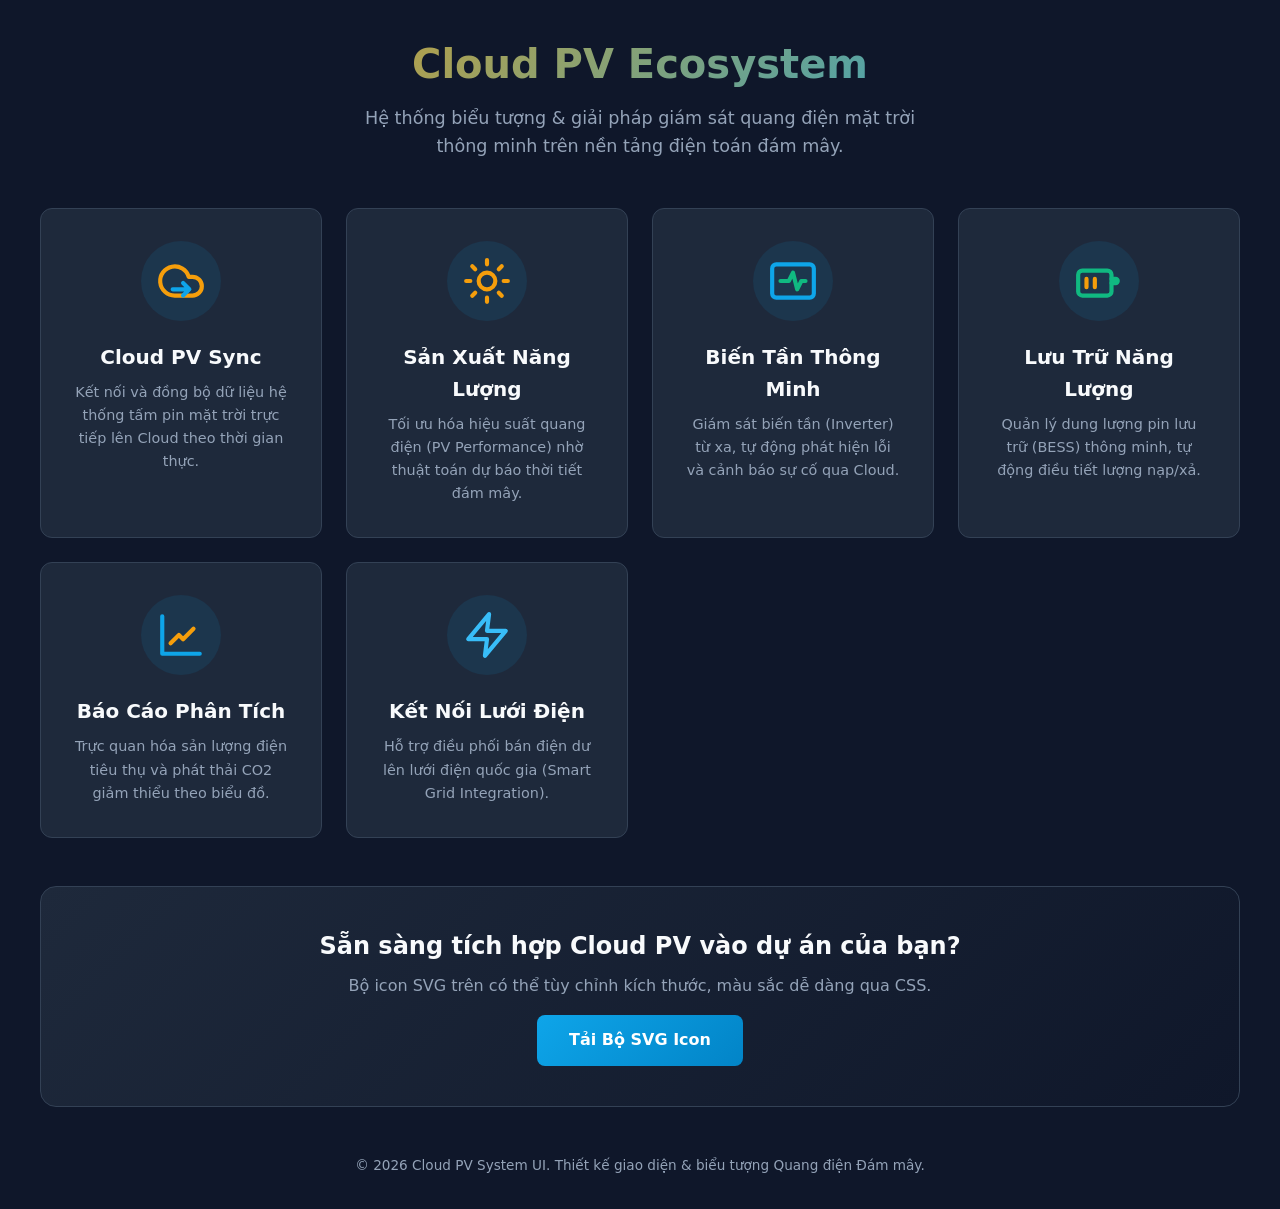
==== commit 0f3377ec: "Add files via upload" ====
--- a/index.html
+++ b/index.html
@@ -1,371 +1,251 @@
 <!DOCTYPE html>
-<html lang="vi" class="scroll-smooth">
-
+<html lang="vi">
 <head>
     <meta charset="UTF-8">
     <meta name="viewport" content="width=device-width, initial-scale=1.0">
-    <title>PV INCONS - TRANG CHỦ</title>
-    <link rel="icon" type="image/png" href="img/LOGO_PVI.png">
-    <script src="https://cdn.tailwindcss.com"></script>
-    <!-- File CSS dùng chung -->
-    <link rel="stylesheet" href="/style.css">
-    <script>
-        tailwind.config = {
-            theme: {
-                extend: {
-                    colors: {
-                        brand: { blue: '#1e68a8', darkblue: '#0d3d6b', orange: '#e87e23', brown: '#a67c52', gray: '#f4f6f9' }
-                    },
-                    fontFamily: { sans: ['Inter', 'sans-serif'] }
-                }
-            }
-        }
-    </script>
-    <link href="https://fonts.googleapis.com/css2?family=Inter:wght@300;400;500;600;700;800&display=swap"
-        rel="stylesheet">
-    <link rel="stylesheet" href="https://cdnjs.cloudflare.com/ajax/libs/font-awesome/6.4.0/css/all.min.css">
-
-    <!-- Open Graph Meta Tags (Dành cho Zalo, Facebook, Messenger) -->
-    <meta property="og:type" content="website" />
-    <meta property="og:url" content="https://pvincons.com/" />
-    <meta property="og:title" content="CÔNG TY TNHH THƯƠNG MẠI VÀ XÂY DỰNG PV INCONS" />
-    <meta property="og:description"
-        content="Chuyên cung cấp giải pháp toàn diện từ Tư vấn, Quản lý Đầu tư; Thiết kế Kiến trúc theo tiêu chuẩn số BIM/VDC và Thi công Xây dựng; Cùng các Dịch vụ Pháp lý Dự án, Công trình chuyên nghiệp." />
-    <!-- ĐƯỜNG DẪN ẢNH VỚI THƯ MỤC "img"-->
-    <meta property="og:image" content="https://pvincons.com/img/logo.png" />
-    <meta property="og:image:secure_url" content="https://pvincons.com/img/logo.png" />
-    <meta property="og:image:type" content="image/png" />
-    <meta property="og:image:width" content="1200" />
-    <meta property="og:image:height" content="630" />
-    <!-- Twitter Card Tags -->
-    <meta name="twitter:card" content="summary_large_image" />
-    <meta name="twitter:title" content="CÔNG TY TNHH THƯƠNG MẠI VÀ XÂY DỰNG PV INCONS" />
-    <meta name="twitter:description"
-        content="Chuyên cung cấp giải pháp toàn diện từ Tư vấn, Quản lý Đầu tư; Thiết kế Kiến trúc theo tiêu chuẩn số BIM/VDC và Thi công Xây dựng; Cùng các Dịch vụ Pháp lý Dự án, Công trình chuyên nghiệp." />
-    <meta name="twitter:image" content="https://pvincons.com/img/logo.png" />
+    <title>Cloud PV - Bộ Biểu Tượng & Giải Pháp Điện Mặt Trời Đám Mây</title>
+    <style>
+        :root {
+            --primary: #0ea5e9;
+            --primary-dark: #0284c7;
+            --solar-yellow: #f59e0b;
+            --eco-green: #10b981;
+            --bg-dark: #0f172a;
+            --bg-card: #1e293b;
+            --text-main: #f8fafc;
+            --text-muted: #94a3b8;
+            --border-color: #334155;
+        }
+
+        * {
+            box-sizing: border-box;
+            margin: 0;
+            padding: 0;
+            font-family: 'Segoe UI', system-ui, -apple-system, sans-serif;
+        }
+
+        body {
+            background-color: var(--bg-dark);
+            color: var(--text-main);
+            line-height: 1.6;
+            padding: 2rem 1rem;
+        }
+
+        .container {
+            max-width: 1200px;
+            margin: 0 auto;
+        }
+
+        /* Header Section */
+        header {
+            text-align: center;
+            margin-bottom: 3rem;
+        }
+
+        header h1 {
+            font-size: 2.5rem;
+            background: linear-gradient(135deg, var(--solar-yellow), var(--primary));
+            -webkit-background-clip: text;
+            -webkit-text-fill-color: transparent;
+            margin-bottom: 0.5rem;
+        }
+
+        header p {
+            color: var(--text-muted);
+            font-size: 1.1rem;
+            max-width: 600px;
+            margin: 0 auto;
+        }
+
+        /* Grid Icon Section */
+        .icon-grid {
+            display: grid;
+            grid-template-columns: repeat(auto-fit, minmax(280px, 1fr));
+            gap: 1.5rem;
+            margin-bottom: 3rem;
+        }
+
+        .icon-card {
+            background-color: var(--bg-card);
+            border: 1px solid var(--border-color);
+            border-radius: 12px;
+            padding: 2rem;
+            text-align: center;
+            transition: all 0.3s ease;
+            position: relative;
+            overflow: hidden;
+        }
+
+        .icon-card:hover {
+            transform: translateY(-5px);
+            border-color: var(--primary);
+            box-shadow: 0 10px 25px -5px rgba(14, 165, 233, 0.2);
+        }
+
+        .svg-box {
+            width: 80px;
+            height: 80px;
+            margin: 0 auto 1.25rem auto;
+            display: flex;
+            align-items: center;
+            justify-content: center;
+            background: rgba(14, 165, 233, 0.1);
+            border-radius: 50%;
+            padding: 15px;
+            transition: background 0.3s ease;
+        }
+
+        .icon-card:hover .svg-box {
+            background: rgba(14, 165, 233, 0.2);
+        }
+
+        .svg-box svg {
+            width: 100%;
+            height: 100%;
+        }
+
+        .icon-card h3 {
+            font-size: 1.25rem;
+            margin-bottom: 0.5rem;
+            color: var(--text-main);
+        }
+
+        .icon-card p {
+            font-size: 0.9rem;
+            color: var(--text-muted);
+        }
+
+        /* Action Section */
+        .cta-section {
+            background: linear-gradient(135deg, #1e293b, #0f172a);
+            border: 1px solid var(--border-color);
+            border-radius: 16px;
+            padding: 2.5rem;
+            text-align: center;
+        }
+
+        .cta-btn {
+            display: inline-block;
+            background: linear-gradient(135deg, var(--primary), var(--primary-dark));
+            color: white;
+            padding: 0.8rem 2rem;
+            border-radius: 8px;
+            text-decoration: none;
+            font-weight: 600;
+            margin-top: 1rem;
+            transition: opacity 0.2s;
+        }
+
+        .cta-btn:hover {
+            opacity: 0.9;
+        }
+
+        footer {
+            text-align: center;
+            margin-top: 3rem;
+            color: var(--text-muted);
+            font-size: 0.85rem;
+        }
+    </style>
 </head>
-
-<style>
-    /* Hiệu ứng mượt cho tiêu đề Banner */
-    .hero-title {
-        opacity: 0;
-        animation: heroFadeDown 1s cubic-bezier(1, 1, 1, 1) forwards;
-        animation-delay: 0.5s;
-    }
-
-    .hero-subtitle {
-        opacity: 0;
-        animation: heroFadeUp 1s cubic-bezier(1, 1, 1, 1) forwards;
-        animation-delay: 1.5s;
-        /* Xuất hiện sau tiêu đề 1.5s */
-    }
-
-    /* Keyframes trôi từ trên xuống */
-    @keyframes heroFadeDown {
-        from {
-            opacity: 0;
-            transform: translateY(-30px);
-        }
-
-        to {
-            opacity: 1;
-            transform: translateY(0);
-        }
-    }
-
-    /* Keyframes trôi từ dưới lên */
-    @keyframes heroFadeUp {
-        from {
-            opacity: 0;
-            transform: translateY(20px);
-        }
-
-        to {
-            opacity: 1;
-            transform: translateY(0);
-        }
-    }
-</style>
-
-<body class="bg-slate-50 text-slate-800 font-sans antialiased selection:bg-brand-blue selection:text-white">
-
-    <div id="header-placeholder"></div>
-
-    <main>
-        <!-- Banner chính -->
-        <section
-            class="relative w-full h-[25vh] sm:h-[45vh] lg:h-[75vh] min-h-[200px] overflow-hidden bg-slate-900 flex items-center">
-            <div class="absolute inset-0 bg-cover bg-center"
-                style="background-image: url('https://images.unsplash.com/photo-1486406146926-c627a92ad1ab?q=80&w=1200&auto=format&fit=crop');">
-                <div class="absolute inset-0 bg-black/40"></div>
-            </div>
-            <div class="relative z-10 max-w-7xl mx-auto px-4 sm:px-8 w-full text-center text-white">
-                <!-- Tiêu đề chính: Trôi từ trên xuống & có hiệu ứng bóng chữ -->
-                <h1
-                    class="text-2xl sm:text-3xl md:text-4xl lg:text-5xl font-extrabold tracking-tight sm:tracking-wider uppercase mb-3 drop-shadow-lg hero-title whitespace-nowrap">
-                    Kiến Tạo Tương Lai Vững Bền
-                </h1>
-                <!-- Phụ đề: Trôi từ dưới lên (xuất hiện sau tiêu đề 0.3s) -->
-                <p
-                    class="text-sm sm:text-lg md:text-xl lg:text-2xl text-slate-100 max-w-3xl mx-auto font-normal tracking-wide leading-relaxed hero-subtitle drop-shadow-md">
-                    Đầu tư - Xây dựng - Pháp lý
-                </p>
-            </div>
-        </section>
-
-        <!-- Slide Dự án điển hình (6 Slide) -->
-        <section class="py-12 bg-slate-50">
-            <div class="max-w-7xl mx-auto px-4 sm:px-6 lg:px-8">
-                <div class="flex items-center justify-center mb-8">
-                    <div class="h-[1px] bg-slate-300 w-16 sm:w-36"></div>
-                    <h2 class="text-xl sm:text-2xl font-bold text-[#8c6239] uppercase px-4 text-center tracking-widest">
-                        DỰ ÁN ĐIỂN HÌNH
-                    </h2>
-                    <div class="h-[1px] bg-slate-300 w-16 sm:w-36"></div>
-                </div>
-
-                <div class="relative max-w-4xl mx-auto group">
-                    <!-- Nút chuyển trái -->
-                    <button onclick="prevLatestProject()"
-                        class="absolute left-3 top-1/2 -translate-y-1/2 w-9 h-9 bg-black/40 hover:bg-black/70 text-white rounded-full flex items-center justify-center transition-all z-10">
-                        <i class="fa-solid fa-chevron-left text-sm"></i>
-                    </button>
-
-                    <!-- Nút chuyển phải -->
-                    <button onclick="nextLatestProject()"
-                        class="absolute right-3 top-1/2 -translate-y-1/2 w-9 h-9 bg-black/40 hover:bg-black/70 text-white rounded-full flex items-center justify-center transition-all z-10">
-                        <i class="fa-solid fa-chevron-right text-sm"></i>
-                    </button>
-
-                    <div class="overflow-hidden rounded-xl border border-slate-200 bg-white shadow-sm">
-                        <div id="latestProjectsTrack" class="flex transition-transform duration-700 ease-in-out">
-                            <a href="projects.html" class="w-full flex-shrink-0 block">
-                                <div class="relative w-full aspect-[1.4/1] overflow-hidden">
-                                    <img src="img/PC_05.png"
-                                        class="w-full h-full object-cover hover:scale-105 transition duration-700"
-                                        alt="RESORT">
-                                </div>
-                                <div class="p-4 sm:p-5 text-center bg-stone-50 border-t border-stone-100">
-                                    <h3
-                                        class="text-base sm:text-xl font-bold text-slate-800 tracking-wider uppercase hover:text-[#8c6239] transition">
-                                        RESORT
-                                    </h3>
-                                </div>
-                            </a>
-                            <a href="projects.html" class="w-full flex-shrink-0 block">
-                                <div class="relative w-full aspect-[1.4/1] overflow-hidden">
-                                    <img src="img/PC_02.png"
-                                        class="w-full h-full object-cover hover:scale-105 transition duration-700"
-                                        alt="BIỆT THỰ">
-                                </div>
-                                <div class="p-4 sm:p-5 text-center bg-stone-50 border-t border-stone-100">
-                                    <h3
-                                        class="text-base sm:text-xl font-bold text-slate-800 tracking-wider uppercase hover:text-[#8c6239] transition">
-                                        BIỆT THỰ
-                                    </h3>
-                                </div>
-                            </a>
-                            <a href="projects.html" class="w-full flex-shrink-0 block">
-                                <div class="relative w-full aspect-[1.4/1] overflow-hidden">
-                                    <img src="img/PC_03.png"
-                                        class="w-full h-full object-cover hover:scale-105 transition duration-700"
-                                        alt="NHÀ HIỆN ĐẠI">
-                                </div>
-                                <div class="p-4 sm:p-5 text-center bg-stone-50 border-t border-stone-100">
-                                    <h3
-                                        class="text-base sm:text-xl font-bold text-slate-800 tracking-wider uppercase hover:text-[#8c6239] transition">
-                                        NHÀ HIỆN ĐẠI
-                                    </h3>
-                                </div>
-                            </a>
-                            <a href="projects.html" class="w-full flex-shrink-0 block">
-                                <div class="relative w-full aspect-[1.4/1] overflow-hidden">
-                                    <img src="img/PC_06.png"
-                                        class="w-full h-full object-cover hover:scale-105 transition duration-700"
-                                        alt="KHÁCH SẠN">
-                                </div>
-                                <div class="p-4 sm:p-5 text-center bg-stone-50 border-t border-stone-100">
-                                    <h3
-                                        class="text-base sm:text-xl font-bold text-slate-800 tracking-wider uppercase hover:text-[#8c6239] transition">
-                                        KHÁCH SẠN
-                                    </h3>
-                                </div>
-                            </a>
-                            <a href="projects.html" class="w-full flex-shrink-0 block">
-                                <div class="relative w-full aspect-[1.4/1] overflow-hidden">
-                                    <img src="img/PC_04.png"
-                                        class="w-full h-full object-cover hover:scale-105 transition duration-700"
-                                        alt="NHÀ THÉP CÔNG NGHIỆP">
-                                </div>
-                                <div class="p-4 sm:p-5 text-center bg-stone-50 border-t border-stone-100">
-                                    <h3
-                                        class="text-base sm:text-xl font-bold text-slate-800 tracking-wider uppercase hover:text-[#8c6239] transition">
-                                        NHÀ THÉP CÔNG NGHIỆP
-                                    </h3>
-                                </div>
-                            </a>
-                            <a href="projects.html" class="w-full flex-shrink-0 block">
-                                <div class="relative w-full aspect-[1.4/1] overflow-hidden">
-                                    <img src="img/PC_01.png"
-                                        class="w-full h-full object-cover hover:scale-105 transition duration-700"
-                                        alt="NHÀ PHỐ LIỀN KỀ">
-                                </div>
-                                <div class="p-4 sm:p-5 text-center bg-stone-50 border-t border-stone-100">
-                                    <h3
-                                        class="text-base sm:text-xl font-bold text-slate-800 tracking-wider uppercase hover:text-[#8c6239] transition">
-                                        NHÀ PHỐ LIỀN KỀ
-                                    </h3>
-                                </div>
-                            </a>
-                        </div>
-                    </div>
-
-                    <div class="flex justify-center space-x-2 mt-4">
-                        <button onclick="setLatestProject(0)"
-                            class="latest-dot w-6 h-2.5 rounded-full bg-[#8c6239] transition-all"></button>
-                        <button onclick="setLatestProject(1)"
-                            class="latest-dot w-2.5 h-2.5 rounded-full bg-slate-300 transition-all"></button>
-                        <button onclick="setLatestProject(2)"
-                            class="latest-dot w-2.5 h-2.5 rounded-full bg-slate-300 transition-all"></button>
-                        <button onclick="setLatestProject(3)"
-                            class="latest-dot w-2.5 h-2.5 rounded-full bg-slate-300 transition-all"></button>
-                        <button onclick="setLatestProject(4)"
-                            class="latest-dot w-2.5 h-2.5 rounded-full bg-slate-300 transition-all"></button>
-                        <button onclick="setLatestProject(5)"
-                            class="latest-dot w-2.5 h-2.5 rounded-full bg-slate-300 transition-all"></button>
-                    </div>
-                </div>
-            </div>
-        </section>
-
-        <!-- Quick Summary -->
-        <section
-            class="py-20 bg-gradient-to-b from-slate-50 via-blue-50/30 to-slate-50 border-t border-slate-200 relative overflow-hidden">
-            <!-- Họa tiết đốm sáng mờ trang trí nền -->
-            <div
-                class="absolute -top-24 left-1/2 -translate-x-1/2 w-96 h-96 bg-brand-blue/10 rounded-full blur-3xl pointer-events-none">
-            </div>
-
-            <div class="max-w-7xl mx-auto px-4 sm:px-6 lg:px-8 text-center relative z-10">
-                <!-- Tiêu đề chính phối màu Gradient -->
-                <h2 class="text-2xl sm:text-4xl font-extrabold text-slate-900 mb-4 uppercase tracking-tight">
-                    Chào mừng bạn đến với <br class="block sm:hidden">PV INCONS</span>
-                </h2>
-
-                <!-- Phụ đề -->
-                <p class="text-slate-600 max-w-3xl mx-auto text-sm sm:text-base leading-relaxed font-medium">
-                    Đối tác tin cậy trong lĩnh vực <span class="text-slate-900 font-semibold">Tư vấn đầu tư</span>,
-                    <span class="text-slate-900 font-semibold">Thiết kế thi công xây dựng</span> và <span
-                        class="text-slate-900 font-semibold">Pháp lý bất động sản</span>.
-                </p>
-
-                <!-- Nút bấm tương tác nâng cao -->
-                <div class="mt-8 flex flex-wrap justify-center gap-4">
-                    <!-- Nút chính: Có icon trôi nhẹ khi hover -->
-                    <a href="about.html"
-                        class="group bg-brand-blue hover:bg-brand-darkblue text-white font-bold px-7 py-3.5 rounded-xl text-sm transition-all duration-300 shadow-lg shadow-brand-blue/25 hover:shadow-xl hover:shadow-brand-blue/40 hover:-translate-y-1 flex items-center gap-2">
-                        <span>Tìm Hiểu Thêm</span>
-                        <i
-                            class="fa-solid fa-arrow-right text-xs transition-transform duration-300 group-hover:translate-x-1"></i>
-                    </a>
-
-                    <!-- Nút phụ: Viền đổi màu khi hover -->
-                    <a href="services.html"
-                        class="bg-white hover:bg-slate-900 hover:text-white text-slate-700 border border-slate-300 hover:border-slate-900 font-bold px-7 py-3.5 rounded-xl text-sm transition-all duration-300 shadow-sm hover:shadow-lg hover:-translate-y-1 flex items-center gap-2">
-                        <i class="fa-solid fa-layer-group text-xs"></i>
-                        <span>Xem Dịch Vụ</span>
-                    </a>
-                </div>
-            </div>
-        </section>
-        <!-- News Section (3 Tin mới nhất) -->
-        <section class="py-16 bg-slate-50 border-t border-slate-200">
-            <div class="max-w-7xl mx-auto px-4 sm:px-6 lg:px-8">
-                <!-- Tiêu đề phần tin tức -->
-                <div class="text-center mb-12">
-                    <span class="text-xs font-bold text-brand-blue tracking-widest uppercase mb-2 block">THÔNG TIN MỚI
-                        CẬP NHẬT</span>
-                    <h2 class="text-2xl sm:text-3xl font-extrabold text-slate-900">Thị Trường - Doanh Nghiệp</h2>
-                </div>
-
-                <!-- Khung chờ tự động nhận nội dung từ news.html -->
-                <div id="latest-news-placeholder" class="grid grid-cols-1 md:grid-cols-3 gap-8">
-                    <!-- Nội dung sẽ tự động lấy từ news.html điền vào đây -->
-                </div>
-            </div>
-        </section>
-
-
-    </main>
-
-    <div id="footer-placeholder"></div>
-
-    <script src="layout.js"></script>
-    <script>
-        loadLayout('index');
-
-        // Logic Slider cho trang chủ
-        let latestProjectIndex = 0;
-        const latestTrack = document.getElementById('latestProjectsTrack');
-        const latestDots = document.querySelectorAll('.latest-dot');
-        const totalLatestProjects = 6;
-
-        function setLatestProject(index) {
-            latestProjectIndex = index;
-            if (latestTrack) {
-                latestTrack.style.transform = `translateX(-${latestProjectIndex * 100}%)`;
-            }
-            latestDots.forEach((dot, i) => {
-                if (i === latestProjectIndex) {
-                    dot.classList.remove('bg-slate-300', 'w-2.5');
-                    dot.classList.add('bg-[#8c6239]', 'w-6');
-                } else {
-                    dot.classList.remove('bg-[#8c6239]', 'w-6');
-                    dot.classList.add('bg-slate-300', 'w-2.5');
-                }
-            });
-        }
-
-        function nextLatestProject() {
-            latestProjectIndex = (latestProjectIndex + 1) % totalLatestProjects;
-            setLatestProject(latestProjectIndex);
-        }
-
-        function prevLatestProject() {
-            latestProjectIndex = (latestProjectIndex - 1 + totalLatestProjects) % totalLatestProjects;
-            setLatestProject(latestProjectIndex);
-        }
-        // Bổ sung tính năng vuốt cảm ứng trên điện thoại cho slider
-        const track = document.getElementById('latestProjectsTrack');
-
-        if (track) {
-            let touchStartX = 0;
-            let touchEndX = 0;
-
-            track.addEventListener('touchstart', (e) => {
-                touchStartX = e.changedTouches[0].screenX;
-            }, { passive: true });
-
-            track.addEventListener('touchend', (e) => {
-                touchEndX = e.changedTouches[0].screenX;
-                handleSwipe();
-            }, { passive: true });
-
-            function handleSwipe() {
-                const swipeThreshold = 70; // Khoảng cách vuốt tối thiểu (px) để nhận diện
-                const diffX = touchStartX - touchEndX;
-
-                if (diffX > swipeThreshold) {
-                    // Vuốt sang trái -> Xem ảnh tiếp theo
-                    if (typeof nextLatestProject === 'function') nextLatestProject();
-                } else if (diffX < -swipeThreshold) {
-                    // Vuốt sang phải -> Xem ảnh trước đó
-                    if (typeof prevLatestProject === 'function') prevLatestProject();
-                }
-            }
-        }
-        setInterval(nextLatestProject, 4000);
-    </script>
+<body>
+
+    <div class="container">
+        <!-- Header -->
+        <header>
+            <h1>Cloud PV Ecosystem</h1>
+            <p>Hệ thống biểu tượng & giải pháp giám sát quang điện mặt trời thông minh trên nền tảng điện toán đám mây.</p>
+        </header>
+
+        <!-- Icon Grid -->
+        <div class="icon-grid">
+            
+            <!-- Icon 1: Cloud PV Main -->
+            <div class="icon-card">
+                <div class="svg-box">
+                    <svg viewBox="0 0 24 24" fill="none" stroke="#f59e0b" stroke-width="2" stroke-linecap="round" stroke-linejoin="round">
+                        <path d="M17.5 19H9a7 7 0 1 1 6.71-9h1.79a4.5 4.5 0 1 1 0 9Z"/>
+                        <path d="M13 13l3 3m0 0l-3 3m3-3H8" stroke="#0ea5e9"/>
+                    </svg>
+                </div>
+                <h3>Cloud PV Sync</h3>
+                <p>Kết nối và đồng bộ dữ liệu hệ thống tấm pin mặt trời trực tiếp lên Cloud theo thời gian thực.</p>
+            </div>
+
+            <!-- Icon 2: Solar Energy Production -->
+            <div class="icon-card">
+                <div class="svg-box">
+                    <svg viewBox="0 0 24 24" fill="none" stroke="#f59e0b" stroke-width="2" stroke-linecap="round" stroke-linejoin="round">
+                        <circle cx="12" cy="12" r="4"/>
+                        <path d="M12 2v2m0 16v2M4.93 4.93l1.41 1.41m11.32 11.32l1.41 1.41M2 12h2m16 0h2M4.93 19.07l1.41-1.41m11.32-11.32l1.41-1.41"/>
+                    </svg>
+                </div>
+                <h3>Sản Xuất Năng Lượng</h3>
+                <p>Tối ưu hóa hiệu suất quang điện (PV Performance) nhờ thuật toán dự báo thời tiết đám mây.</p>
+            </div>
+
+            <!-- Icon 3: Smart Inverter Cloud -->
+            <div class="icon-card">
+                <div class="svg-box">
+                    <svg viewBox="0 0 24 24" fill="none" stroke="#0ea5e9" stroke-width="2" stroke-linecap="round" stroke-linejoin="round">
+                        <rect x="2" y="4" width="20" height="16" rx="2"/>
+                        <path d="M6 12h4l2-4 2 8 2-4h2" stroke="#10b981"/>
+                    </svg>
+                </div>
+                <h3>Biến Tần Thông Minh</h3>
+                <p>Giám sát biến tần (Inverter) từ xa, tự động phát hiện lỗi và cảnh báo sự cố qua Cloud.</p>
+            </div>
+
+            <!-- Icon 4: Battery & Cloud Storage -->
+            <div class="icon-card">
+                <div class="svg-box">
+                    <svg viewBox="0 0 24 24" fill="none" stroke="#10b981" stroke-width="2" stroke-linecap="round" stroke-linejoin="round">
+                        <rect x="2" y="7" width="16" height="12" rx="2"/>
+                        <path d="M18 11h2a1 1 0 0 1 1 1v0a1 1 0 0 1-1 1h-2"/>
+                        <path d="M6 11v4m4-4v4" stroke="#f59e0b"/>
+                    </svg>
+                </div>
+                <h3>Lưu Trữ Năng Lượng</h3>
+                <p>Quản lý dung lượng pin lưu trữ (BESS) thông minh, tự động điều tiết lượng nạp/xả.</p>
+            </div>
+
+            <!-- Icon 5: Analytics & IoT Dashboard -->
+            <div class="icon-card">
+                <div class="svg-box">
+                    <svg viewBox="0 0 24 24" fill="none" stroke="#0ea5e9" stroke-width="2" stroke-linecap="round" stroke-linejoin="round">
+                        <path d="M3 3v18h18"/>
+                        <path d="M18 9l-5 5-2-2-4 4" stroke="#f59e0b"/>
+                    </svg>
+                </div>
+                <h3>Báo Cáo Phân Tích</h3>
+                <p>Trực quan hóa sản lượng điện tiêu thụ và phát thải CO2 giảm thiểu theo biểu đồ.</p>
+            </div>
+
+            <!-- Icon 6: Smart Grid Cloud -->
+            <div class="icon-card">
+                <div class="svg-box">
+                    <svg viewBox="0 0 24 24" fill="none" stroke="#38bdf8" stroke-width="2" stroke-linecap="round" stroke-linejoin="round">
+                        <polygon points="13 2 3 14 12 14 11 22 21 10 12 10 13 2"/>
+                    </svg>
+                </div>
+                <h3>Kết Nối Lưới Điện</h3>
+                <p>Hỗ trợ điều phối bán điện dư lên lưới điện quốc gia (Smart Grid Integration).</p>
+            </div>
+
+        </div>
+
+        <!-- Call to Action -->
+        <div class="cta-section">
+            <h2>Sẵn sàng tích hợp Cloud PV vào dự án của bạn?</h2>
+            <p style="color: var(--text-muted); margin-top: 0.5rem;">Bộ icon SVG trên có thể tùy chỉnh kích thước, màu sắc dễ dàng qua CSS.</p>
+            <a href="#" class="cta-btn">Tải Bộ SVG Icon</a>
+        </div>
+
+        <!-- Footer -->
+        <footer>
+            <p>&copy; 2026 Cloud PV System UI. Thiết kế giao diện & biểu tượng Quang điện Đám mây.</p>
+        </footer>
+    </div>
+
 </body>
-
 </html>
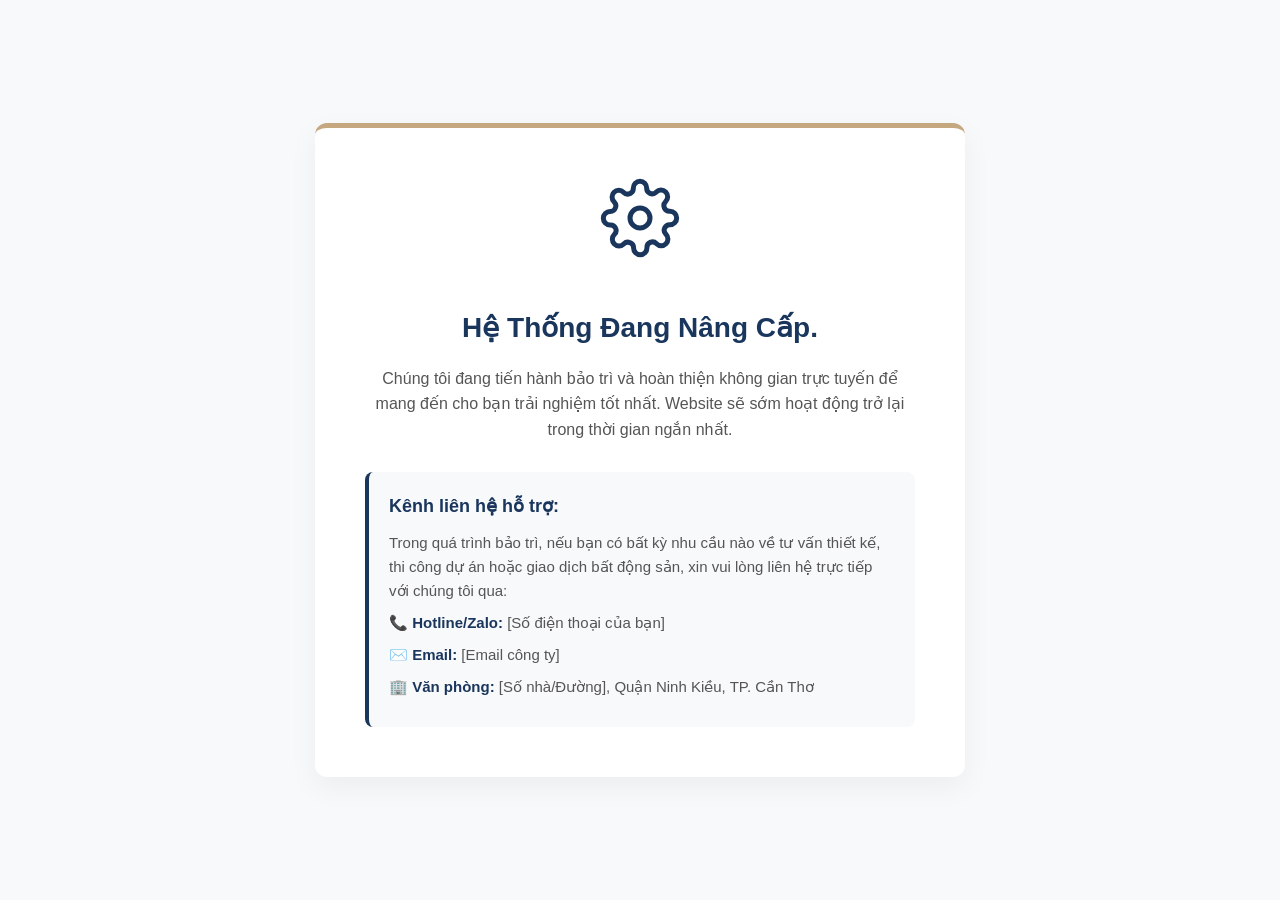
==== commit 62c00852: "Add files via upload" ====
--- a/index.html
+++ b/index.html
@@ -3,248 +3,132 @@
 <head>
     <meta charset="UTF-8">
     <meta name="viewport" content="width=device-width, initial-scale=1.0">
-    <title>Cloud PV - Bộ Biểu Tượng & Giải Pháp Điện Mặt Trời Đám Mây</title>
+    <title>Website Đang Bảo Trì</title>
     <style>
         :root {
-            --primary: #0ea5e9;
-            --primary-dark: #0284c7;
-            --solar-yellow: #f59e0b;
-            --eco-green: #10b981;
-            --bg-dark: #0f172a;
-            --bg-card: #1e293b;
-            --text-main: #f8fafc;
-            --text-muted: #94a3b8;
-            --border-color: #334155;
+            --primary-color: #1a365d; /* Xanh navy chuyên nghiệp */
+            --accent-color: #c5a880;  /* Vàng đồng thanh lịch */
+            --text-color: #333333;
+            --bg-color: #f8f9fa;
         }
 
         * {
-            box-sizing: border-box;
             margin: 0;
             padding: 0;
-            font-family: 'Segoe UI', system-ui, -apple-system, sans-serif;
+            box-sizing: border-box;
         }
 
         body {
-            background-color: var(--bg-dark);
-            color: var(--text-main);
+            font-family: 'Segoe UI', Tahoma, Geneva, Verdana, sans-serif;
+            background-color: var(--bg-color);
+            color: var(--text-color);
+            display: flex;
+            justify-content: center;
+            align-items: center;
+            min-height: 100vh;
+            text-align: center;
             line-height: 1.6;
-            padding: 2rem 1rem;
         }
 
         .container {
-            max-width: 1200px;
-            margin: 0 auto;
+            background-color: #ffffff;
+            padding: 50px;
+            border-radius: 12px;
+            box-shadow: 0 10px 30px rgba(0, 0, 0, 0.05);
+            max-width: 650px;
+            width: 90%;
+            border-top: 5px solid var(--accent-color);
         }
 
-        /* Header Section */
-        header {
-            text-align: center;
-            margin-bottom: 3rem;
+        .icon {
+            font-size: 60px;
+            color: var(--primary-color);
+            margin-bottom: 20px;
         }
 
-        header h1 {
-            font-size: 2.5rem;
-            background: linear-gradient(135deg, var(--solar-yellow), var(--primary));
-            -webkit-background-clip: text;
-            -webkit-text-fill-color: transparent;
-            margin-bottom: 0.5rem;
+        h1 {
+            color: var(--primary-color);
+            font-size: 28px;
+            margin-bottom: 15px;
+            font-weight: 600;
         }
 
-        header p {
-            color: var(--text-muted);
-            font-size: 1.1rem;
-            max-width: 600px;
-            margin: 0 auto;
+        p {
+            font-size: 16px;
+            color: #555;
+            margin-bottom: 25px;
         }
 
-        /* Grid Icon Section */
-        .icon-grid {
-            display: grid;
-            grid-template-columns: repeat(auto-fit, minmax(280px, 1fr));
-            gap: 1.5rem;
-            margin-bottom: 3rem;
+        .contact-info {
+            background-color: var(--bg-color);
+            padding: 20px;
+            border-radius: 8px;
+            margin-top: 30px;
+            text-align: left;
+            border-left: 4px solid var(--primary-color);
         }
 
-        .icon-card {
-            background-color: var(--bg-card);
-            border: 1px solid var(--border-color);
-            border-radius: 12px;
-            padding: 2rem;
-            text-align: center;
-            transition: all 0.3s ease;
-            position: relative;
-            overflow: hidden;
+        .contact-info h3 {
+            color: var(--primary-color);
+            font-size: 18px;
+            margin-bottom: 10px;
         }
 
-        .icon-card:hover {
-            transform: translateY(-5px);
-            border-color: var(--primary);
-            box-shadow: 0 10px 25px -5px rgba(14, 165, 233, 0.2);
+        .contact-info p {
+            margin-bottom: 8px;
+            font-size: 15px;
         }
 
-        .svg-box {
-            width: 80px;
-            height: 80px;
-            margin: 0 auto 1.25rem auto;
-            display: flex;
-            align-items: center;
-            justify-content: center;
-            background: rgba(14, 165, 233, 0.1);
-            border-radius: 50%;
-            padding: 15px;
-            transition: background 0.3s ease;
+        .contact-info strong {
+            color: var(--primary-color);
         }
 
-        .icon-card:hover .svg-box {
-            background: rgba(14, 165, 233, 0.2);
+        /* Hiệu ứng nhấp nháy nhẹ cho dấu chấm */
+        .loading-dots::after {
+            content: '.';
+            animation: dots 1.5s steps(5, end) infinite;
         }
 
-        .svg-box svg {
-            width: 100%;
-            height: 100%;
+        @keyframes dots {
+            0%, 20% { color: rgba(0,0,0,0); text-shadow: .25em 0 0 rgba(0,0,0,0), .5em 0 0 rgba(0,0,0,0); }
+            40% { color: var(--primary-color); text-shadow: .25em 0 0 rgba(0,0,0,0), .5em 0 0 rgba(0,0,0,0); }
+            60% { text-shadow: .25em 0 0 var(--primary-color), .5em 0 0 rgba(0,0,0,0); }
+            80%, 100% { text-shadow: .25em 0 0 var(--primary-color), .5em 0 0 var(--primary-color); }
         }
 
-        .icon-card h3 {
-            font-size: 1.25rem;
-            margin-bottom: 0.5rem;
-            color: var(--text-main);
-        }
-
-        .icon-card p {
-            font-size: 0.9rem;
-            color: var(--text-muted);
-        }
-
-        /* Action Section */
-        .cta-section {
-            background: linear-gradient(135deg, #1e293b, #0f172a);
-            border: 1px solid var(--border-color);
-            border-radius: 16px;
-            padding: 2.5rem;
-            text-align: center;
-        }
-
-        .cta-btn {
-            display: inline-block;
-            background: linear-gradient(135deg, var(--primary), var(--primary-dark));
-            color: white;
-            padding: 0.8rem 2rem;
-            border-radius: 8px;
-            text-decoration: none;
-            font-weight: 600;
-            margin-top: 1rem;
-            transition: opacity 0.2s;
-        }
-
-        .cta-btn:hover {
-            opacity: 0.9;
-        }
-
-        footer {
-            text-align: center;
-            margin-top: 3rem;
-            color: var(--text-muted);
-            font-size: 0.85rem;
+        /* Responsive */
+        @media (max-width: 480px) {
+            .container {
+                padding: 30px 20px;
+            }
+            h1 {
+                font-size: 24px;
+            }
         }
     </style>
 </head>
 <body>
 
     <div class="container">
-        <!-- Header -->
-        <header>
-            <h1>Cloud PV Ecosystem</h1>
-            <p>Hệ thống biểu tượng & giải pháp giám sát quang điện mặt trời thông minh trên nền tảng điện toán đám mây.</p>
-        </header>
-
-        <!-- Icon Grid -->
-        <div class="icon-grid">
-            
-            <!-- Icon 1: Cloud PV Main -->
-            <div class="icon-card">
-                <div class="svg-box">
-                    <svg viewBox="0 0 24 24" fill="none" stroke="#f59e0b" stroke-width="2" stroke-linecap="round" stroke-linejoin="round">
-                        <path d="M17.5 19H9a7 7 0 1 1 6.71-9h1.79a4.5 4.5 0 1 1 0 9Z"/>
-                        <path d="M13 13l3 3m0 0l-3 3m3-3H8" stroke="#0ea5e9"/>
-                    </svg>
-                </div>
-                <h3>Cloud PV Sync</h3>
-                <p>Kết nối và đồng bộ dữ liệu hệ thống tấm pin mặt trời trực tiếp lên Cloud theo thời gian thực.</p>
-            </div>
-
-            <!-- Icon 2: Solar Energy Production -->
-            <div class="icon-card">
-                <div class="svg-box">
-                    <svg viewBox="0 0 24 24" fill="none" stroke="#f59e0b" stroke-width="2" stroke-linecap="round" stroke-linejoin="round">
-                        <circle cx="12" cy="12" r="4"/>
-                        <path d="M12 2v2m0 16v2M4.93 4.93l1.41 1.41m11.32 11.32l1.41 1.41M2 12h2m16 0h2M4.93 19.07l1.41-1.41m11.32-11.32l1.41-1.41"/>
-                    </svg>
-                </div>
-                <h3>Sản Xuất Năng Lượng</h3>
-                <p>Tối ưu hóa hiệu suất quang điện (PV Performance) nhờ thuật toán dự báo thời tiết đám mây.</p>
-            </div>
-
-            <!-- Icon 3: Smart Inverter Cloud -->
-            <div class="icon-card">
-                <div class="svg-box">
-                    <svg viewBox="0 0 24 24" fill="none" stroke="#0ea5e9" stroke-width="2" stroke-linecap="round" stroke-linejoin="round">
-                        <rect x="2" y="4" width="20" height="16" rx="2"/>
-                        <path d="M6 12h4l2-4 2 8 2-4h2" stroke="#10b981"/>
-                    </svg>
-                </div>
-                <h3>Biến Tần Thông Minh</h3>
-                <p>Giám sát biến tần (Inverter) từ xa, tự động phát hiện lỗi và cảnh báo sự cố qua Cloud.</p>
-            </div>
-
-            <!-- Icon 4: Battery & Cloud Storage -->
-            <div class="icon-card">
-                <div class="svg-box">
-                    <svg viewBox="0 0 24 24" fill="none" stroke="#10b981" stroke-width="2" stroke-linecap="round" stroke-linejoin="round">
-                        <rect x="2" y="7" width="16" height="12" rx="2"/>
-                        <path d="M18 11h2a1 1 0 0 1 1 1v0a1 1 0 0 1-1 1h-2"/>
-                        <path d="M6 11v4m4-4v4" stroke="#f59e0b"/>
-                    </svg>
-                </div>
-                <h3>Lưu Trữ Năng Lượng</h3>
-                <p>Quản lý dung lượng pin lưu trữ (BESS) thông minh, tự động điều tiết lượng nạp/xả.</p>
-            </div>
-
-            <!-- Icon 5: Analytics & IoT Dashboard -->
-            <div class="icon-card">
-                <div class="svg-box">
-                    <svg viewBox="0 0 24 24" fill="none" stroke="#0ea5e9" stroke-width="2" stroke-linecap="round" stroke-linejoin="round">
-                        <path d="M3 3v18h18"/>
-                        <path d="M18 9l-5 5-2-2-4 4" stroke="#f59e0b"/>
-                    </svg>
-                </div>
-                <h3>Báo Cáo Phân Tích</h3>
-                <p>Trực quan hóa sản lượng điện tiêu thụ và phát thải CO2 giảm thiểu theo biểu đồ.</p>
-            </div>
-
-            <!-- Icon 6: Smart Grid Cloud -->
-            <div class="icon-card">
-                <div class="svg-box">
-                    <svg viewBox="0 0 24 24" fill="none" stroke="#38bdf8" stroke-width="2" stroke-linecap="round" stroke-linejoin="round">
-                        <polygon points="13 2 3 14 12 14 11 22 21 10 12 10 13 2"/>
-                    </svg>
-                </div>
-                <h3>Kết Nối Lưới Điện</h3>
-                <p>Hỗ trợ điều phối bán điện dư lên lưới điện quốc gia (Smart Grid Integration).</p>
-            </div>
-
+        <!-- Biểu tượng bánh răng (SVG) -->
+        <div class="icon">
+            <svg width="80" height="80" viewBox="0 0 24 24" fill="none" stroke="currentColor" stroke-width="1.5" stroke-linecap="round" stroke-linejoin="round">
+                <circle cx="12" cy="12" r="3"></circle>
+                <path d="M19.4 15a1.65 1.65 0 0 0 .33 1.82l.06.06a2 2 0 0 1 0 2.83 2 2 0 0 1-2.83 0l-.06-.06a1.65 1.65 0 0 0-1.82-.33 1.65 1.65 0 0 0-1 1.51V21a2 2 0 0 1-2 2 2 2 0 0 1-2-2v-.09A1.65 1.65 0 0 0 9 19.4a1.65 1.65 0 0 0-1.82.33l-.06.06a2 2 0 0 1-2.83 0 2 2 0 0 1 0-2.83l.06-.06a1.65 1.65 0 0 0 .33-1.82 1.65 1.65 0 0 0-1.51-1H3a2 2 0 0 1-2-2 2 2 0 0 1 2-2h.09A1.65 1.65 0 0 0 4.6 9a1.65 1.65 0 0 0-.33-1.82l-.06-.06a2 2 0 0 1 0-2.83 2 2 0 0 1 2.83 0l.06.06a1.65 1.65 0 0 0 1.82.33H9a1.65 1.65 0 0 0 1-1.51V3a2 2 0 0 1 2-2 2 2 0 0 1 2 2v.09a1.65 1.65 0 0 0 1 1.51 1.65 1.65 0 0 0 1.82-.33l.06-.06a2 2 0 0 1 2.83 0 2 2 0 0 1 0 2.83l-.06.06a1.65 1.65 0 0 0-.33 1.82V9a1.65 1.65 0 0 0 1.51 1H21a2 2 0 0 1 2 2 2 2 0 0 1-2 2h-.09a1.65 1.65 0 0 0-1.51 1z"></path>
+            </svg>
         </div>
 
-        <!-- Call to Action -->
-        <div class="cta-section">
-            <h2>Sẵn sàng tích hợp Cloud PV vào dự án của bạn?</h2>
-            <p style="color: var(--text-muted); margin-top: 0.5rem;">Bộ icon SVG trên có thể tùy chỉnh kích thước, màu sắc dễ dàng qua CSS.</p>
-            <a href="#" class="cta-btn">Tải Bộ SVG Icon</a>
+        <h1>Hệ Thống Đang Nâng Cấp<span class="loading-dots"></span></h1>
+        
+        <p>Chúng tôi đang tiến hành bảo trì và hoàn thiện không gian trực tuyến để mang đến cho bạn trải nghiệm tốt nhất. Website sẽ sớm hoạt động trở lại trong thời gian ngắn nhất.</p>
+
+        <div class="contact-info">
+            <h3>Kênh liên hệ hỗ trợ:</h3>
+            <p>Trong quá trình bảo trì, nếu bạn có bất kỳ nhu cầu nào về tư vấn thiết kế, thi công dự án hoặc giao dịch bất động sản, xin vui lòng liên hệ trực tiếp với chúng tôi qua:</p>
+            <p>📞 <strong>Hotline/Zalo:</strong> [Số điện thoại của bạn]</p>
+            <p>✉️ <strong>Email:</strong> [Email công ty]</p>
+            <p>🏢 <strong>Văn phòng:</strong> [Số nhà/Đường], Quận Ninh Kiều, TP. Cần Thơ</p>
         </div>
-
-        <!-- Footer -->
-        <footer>
-            <p>&copy; 2026 Cloud PV System UI. Thiết kế giao diện & biểu tượng Quang điện Đám mây.</p>
-        </footer>
     </div>
 
 </body>
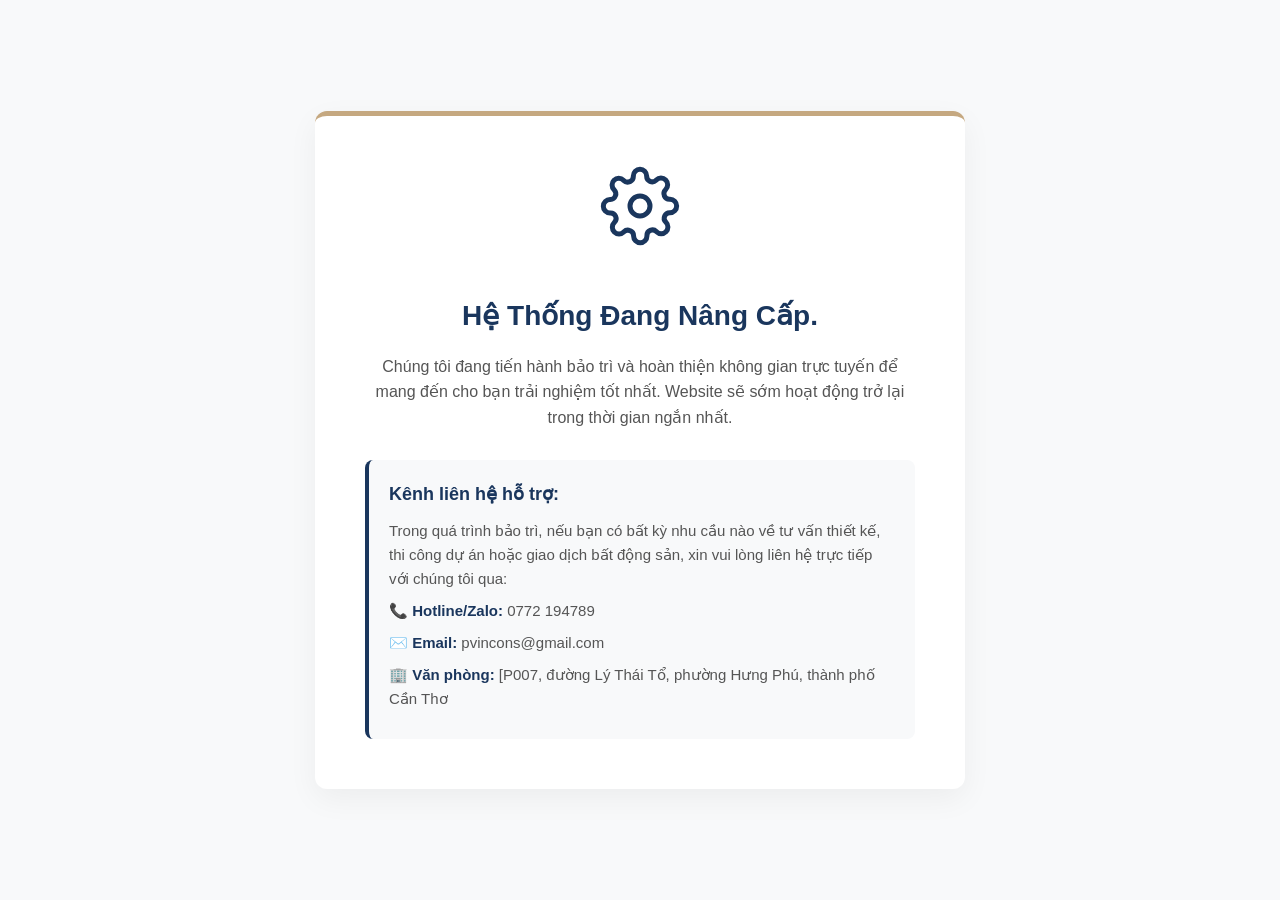
==== commit 38f05081: "Update contact information in index.html" ====
--- a/index.html
+++ b/index.html
@@ -125,11 +125,11 @@
         <div class="contact-info">
             <h3>Kênh liên hệ hỗ trợ:</h3>
             <p>Trong quá trình bảo trì, nếu bạn có bất kỳ nhu cầu nào về tư vấn thiết kế, thi công dự án hoặc giao dịch bất động sản, xin vui lòng liên hệ trực tiếp với chúng tôi qua:</p>
-            <p>📞 <strong>Hotline/Zalo:</strong> [Số điện thoại của bạn]</p>
-            <p>✉️ <strong>Email:</strong> [Email công ty]</p>
-            <p>🏢 <strong>Văn phòng:</strong> [Số nhà/Đường], Quận Ninh Kiều, TP. Cần Thơ</p>
+            <p>📞 <strong>Hotline/Zalo:</strong> 0772 194789</p>
+            <p>✉️ <strong>Email:</strong> pvincons@gmail.com</p>
+            <p>🏢 <strong>Văn phòng:</strong> [P007, đường Lý Thái Tổ, phường Hưng Phú, thành phố Cần Thơ</p>
         </div>
     </div>
 
 </body>
-</html>+</html>
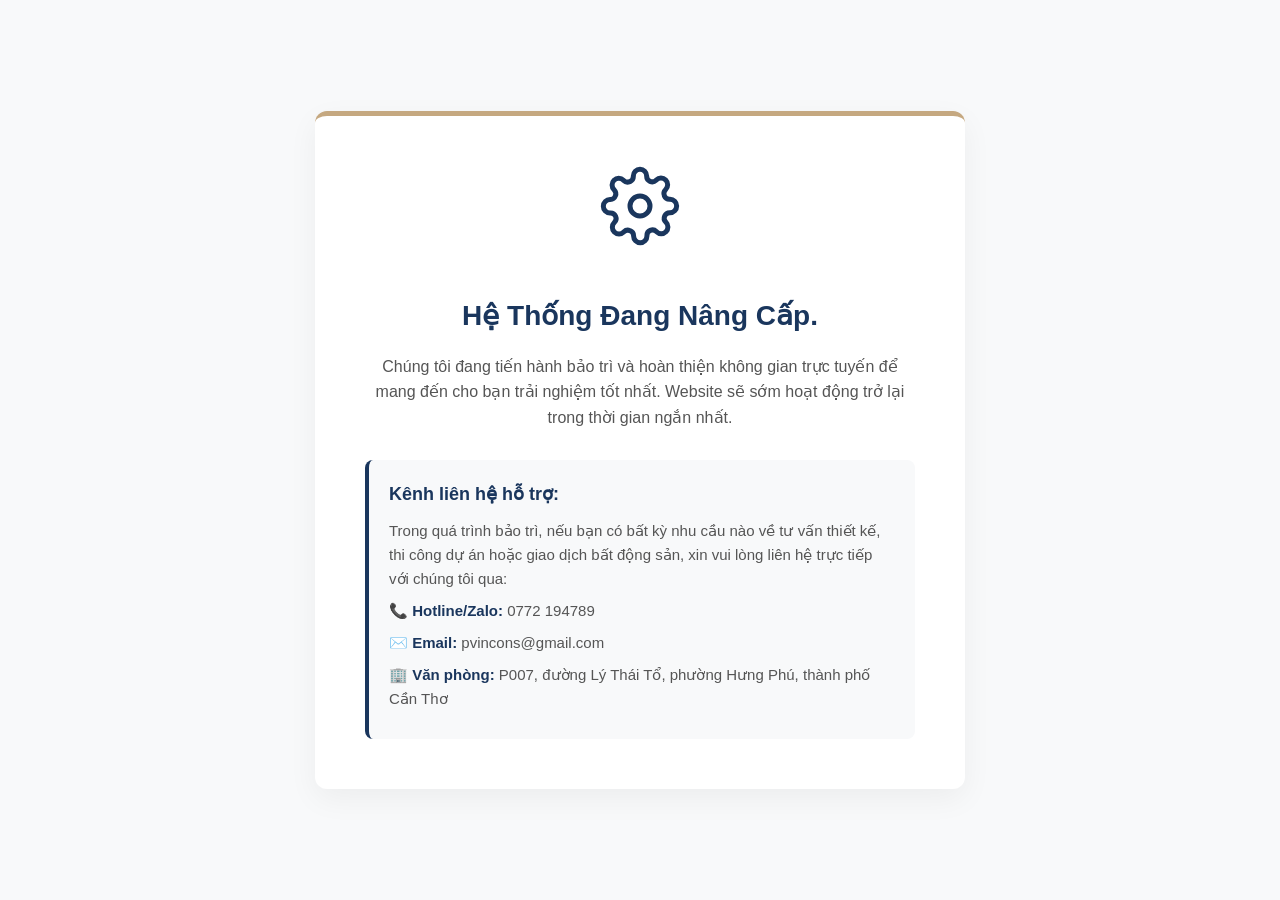
==== commit 3f6e35ad: "Fix office address formatting in index.html" ====
--- a/index.html
+++ b/index.html
@@ -127,7 +127,7 @@
             <p>Trong quá trình bảo trì, nếu bạn có bất kỳ nhu cầu nào về tư vấn thiết kế, thi công dự án hoặc giao dịch bất động sản, xin vui lòng liên hệ trực tiếp với chúng tôi qua:</p>
             <p>📞 <strong>Hotline/Zalo:</strong> 0772 194789</p>
             <p>✉️ <strong>Email:</strong> pvincons@gmail.com</p>
-            <p>🏢 <strong>Văn phòng:</strong> [P007, đường Lý Thái Tổ, phường Hưng Phú, thành phố Cần Thơ</p>
+            <p>🏢 <strong>Văn phòng:</strong> P007, đường Lý Thái Tổ, phường Hưng Phú, thành phố Cần Thơ</p>
         </div>
     </div>
 
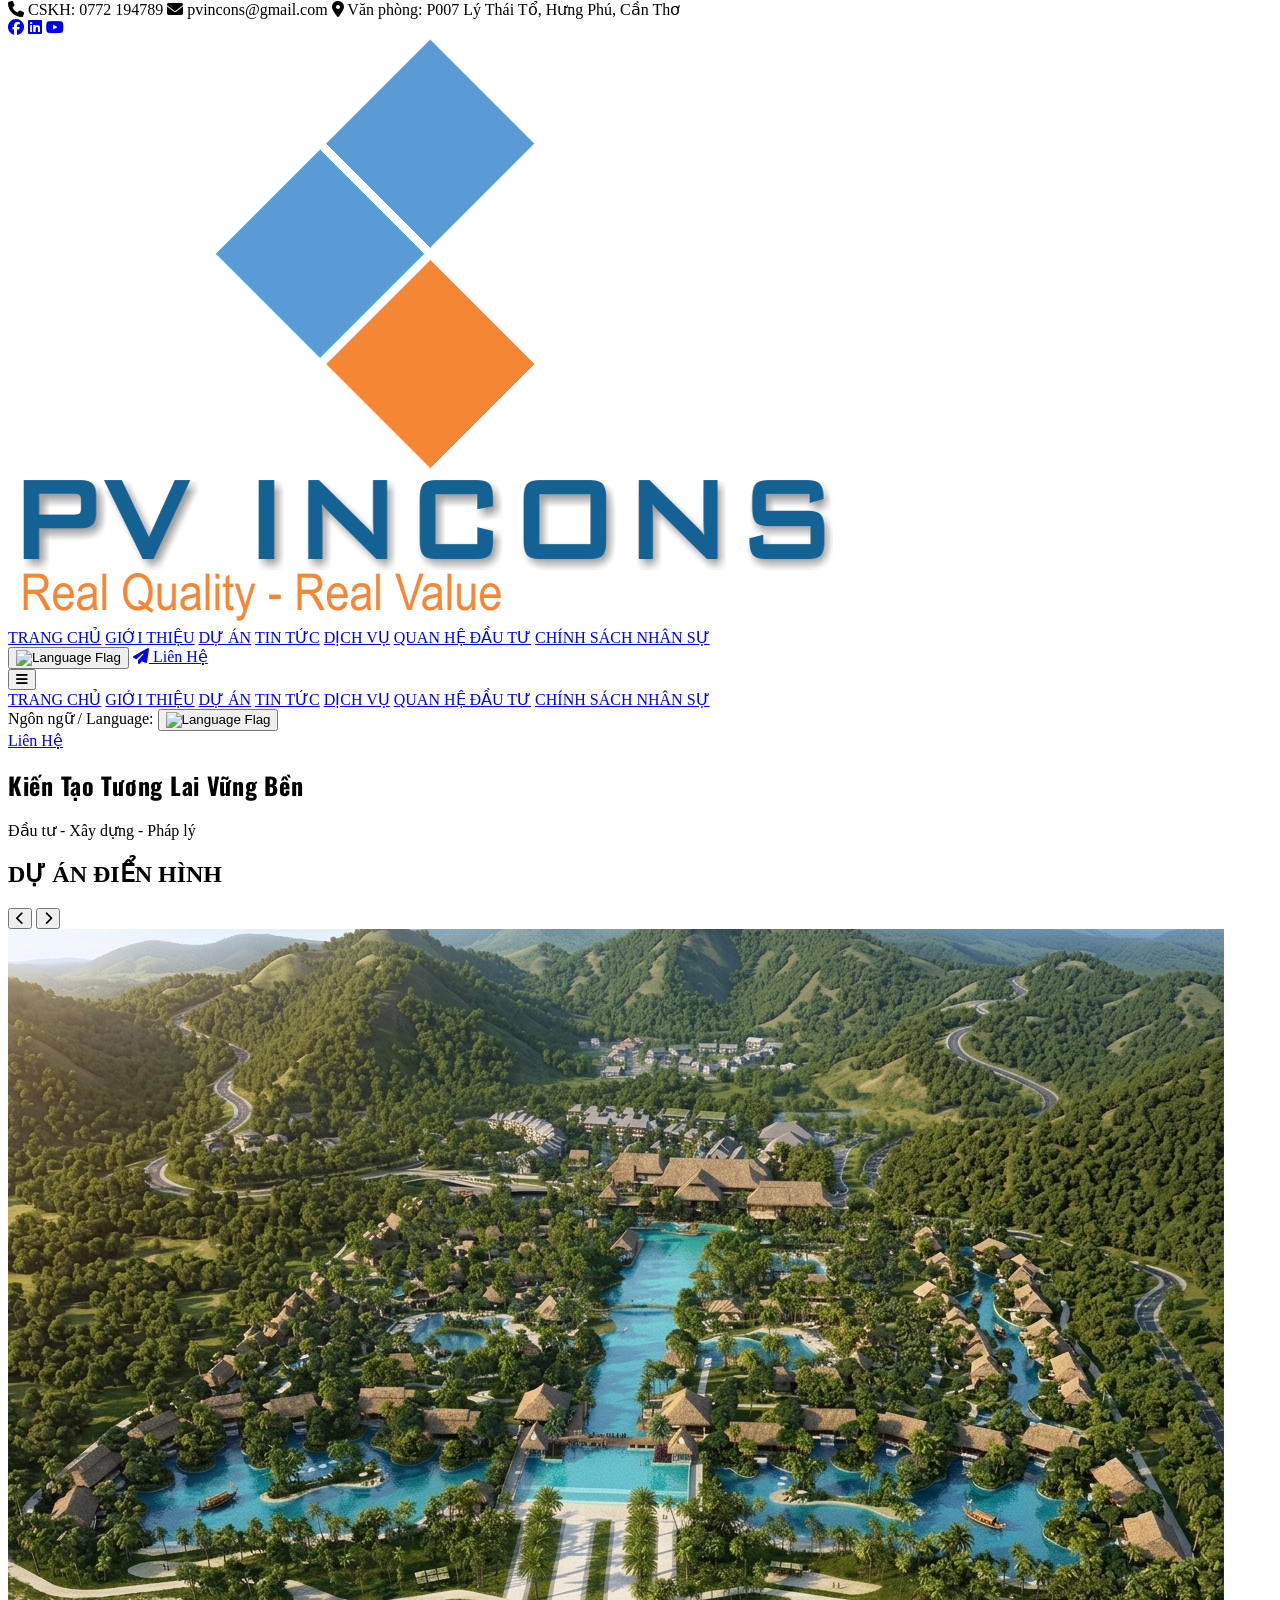
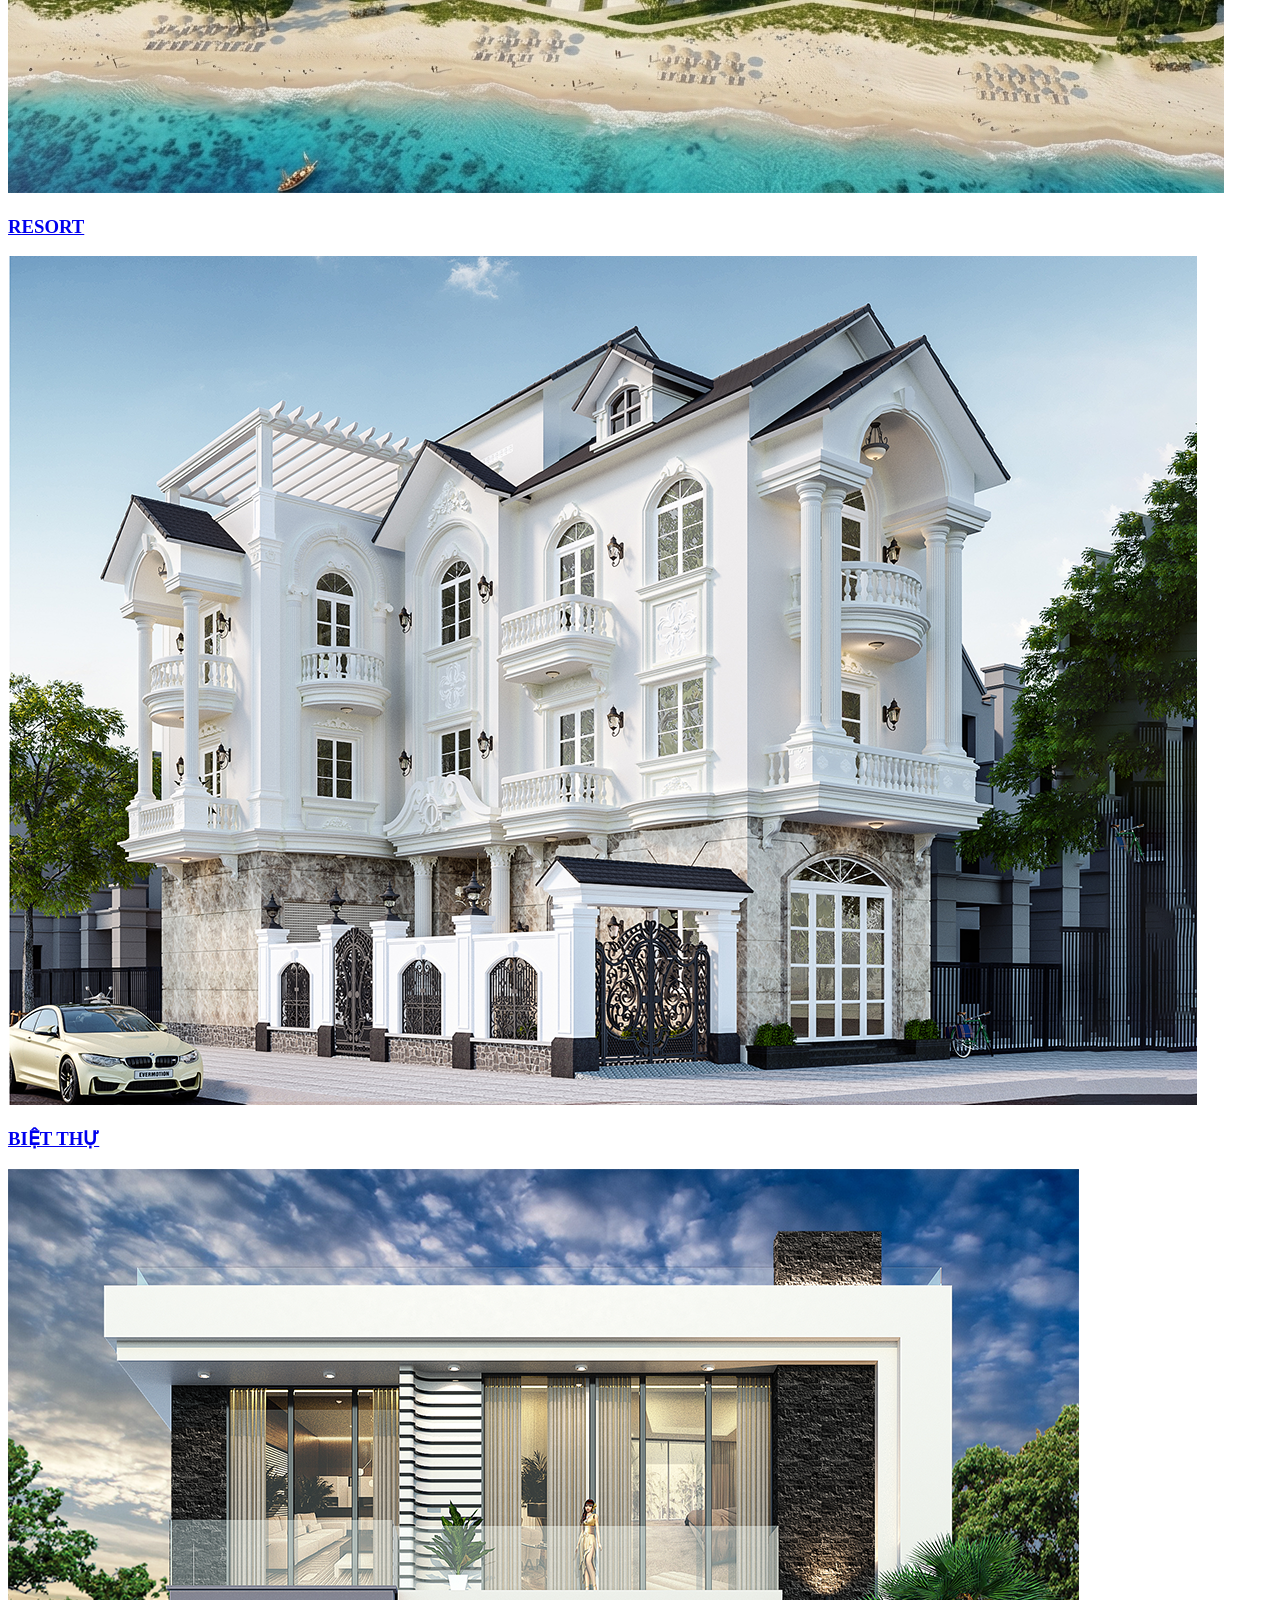
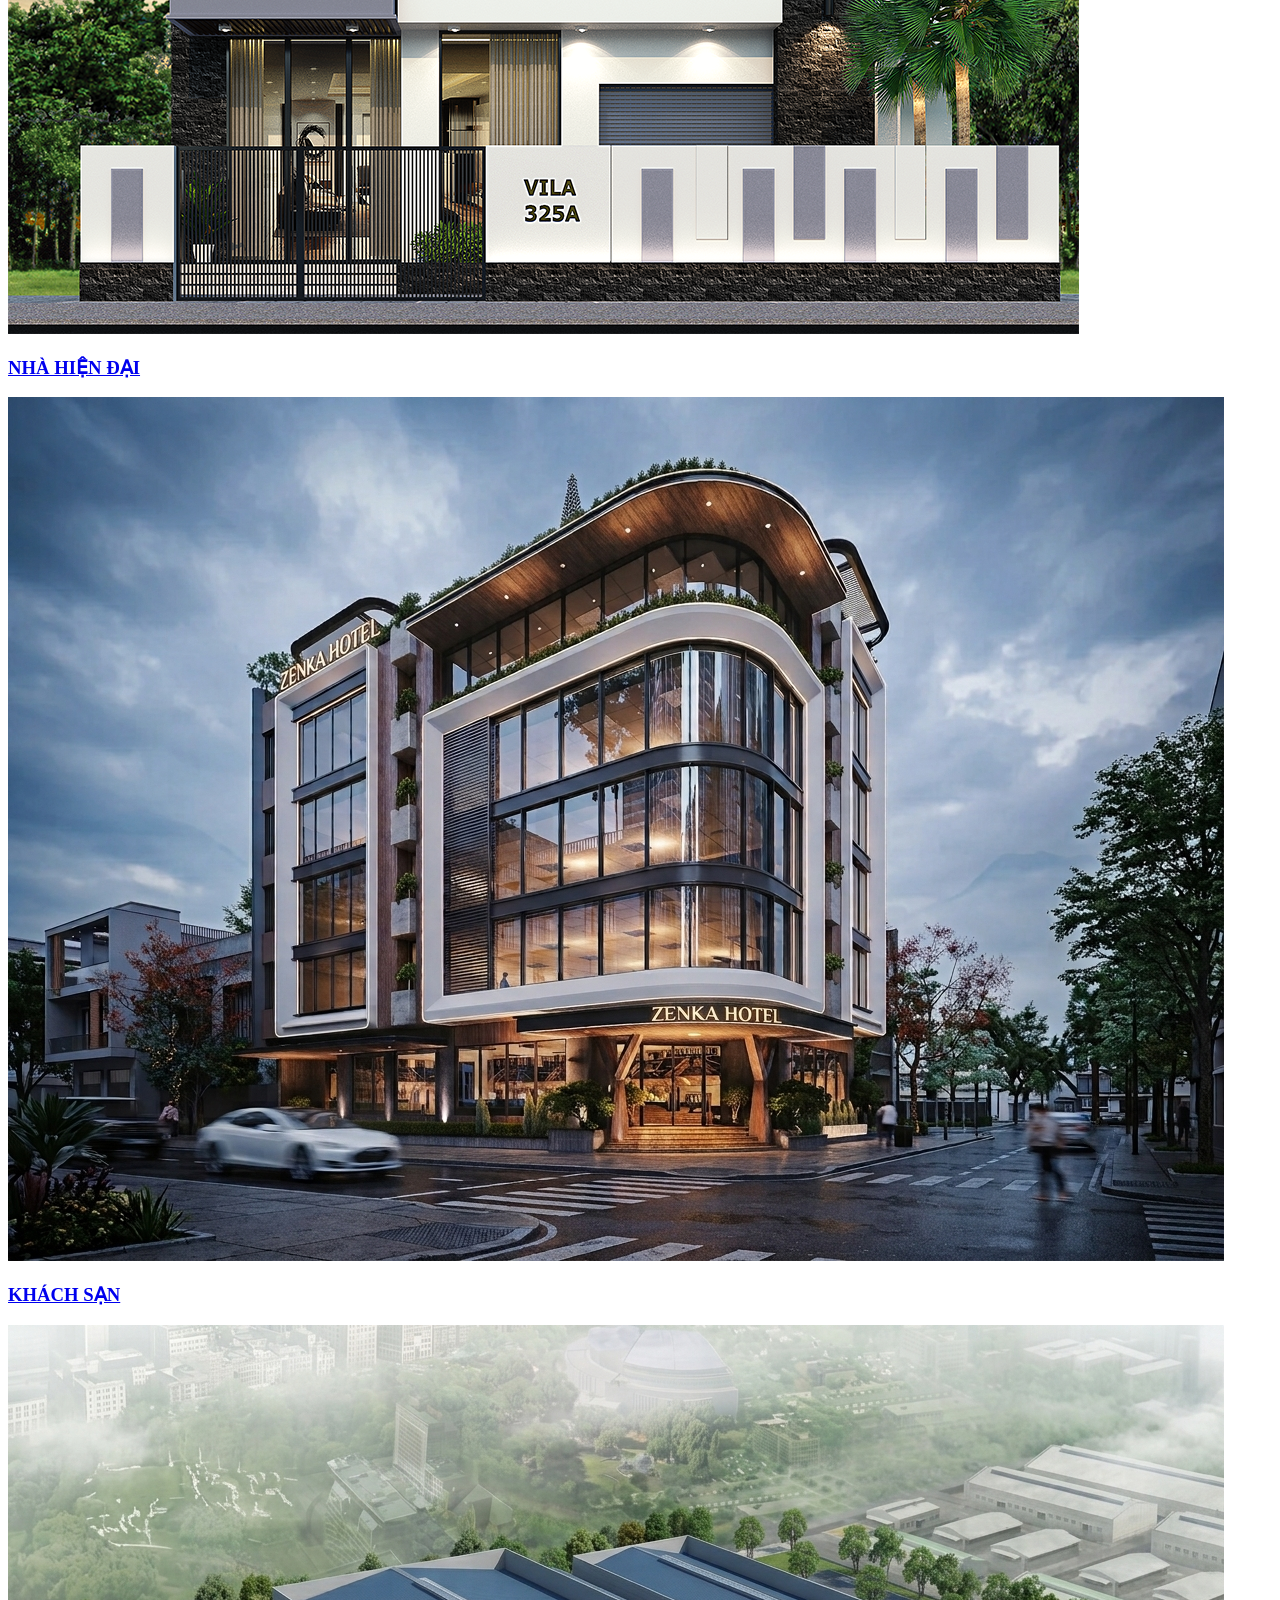
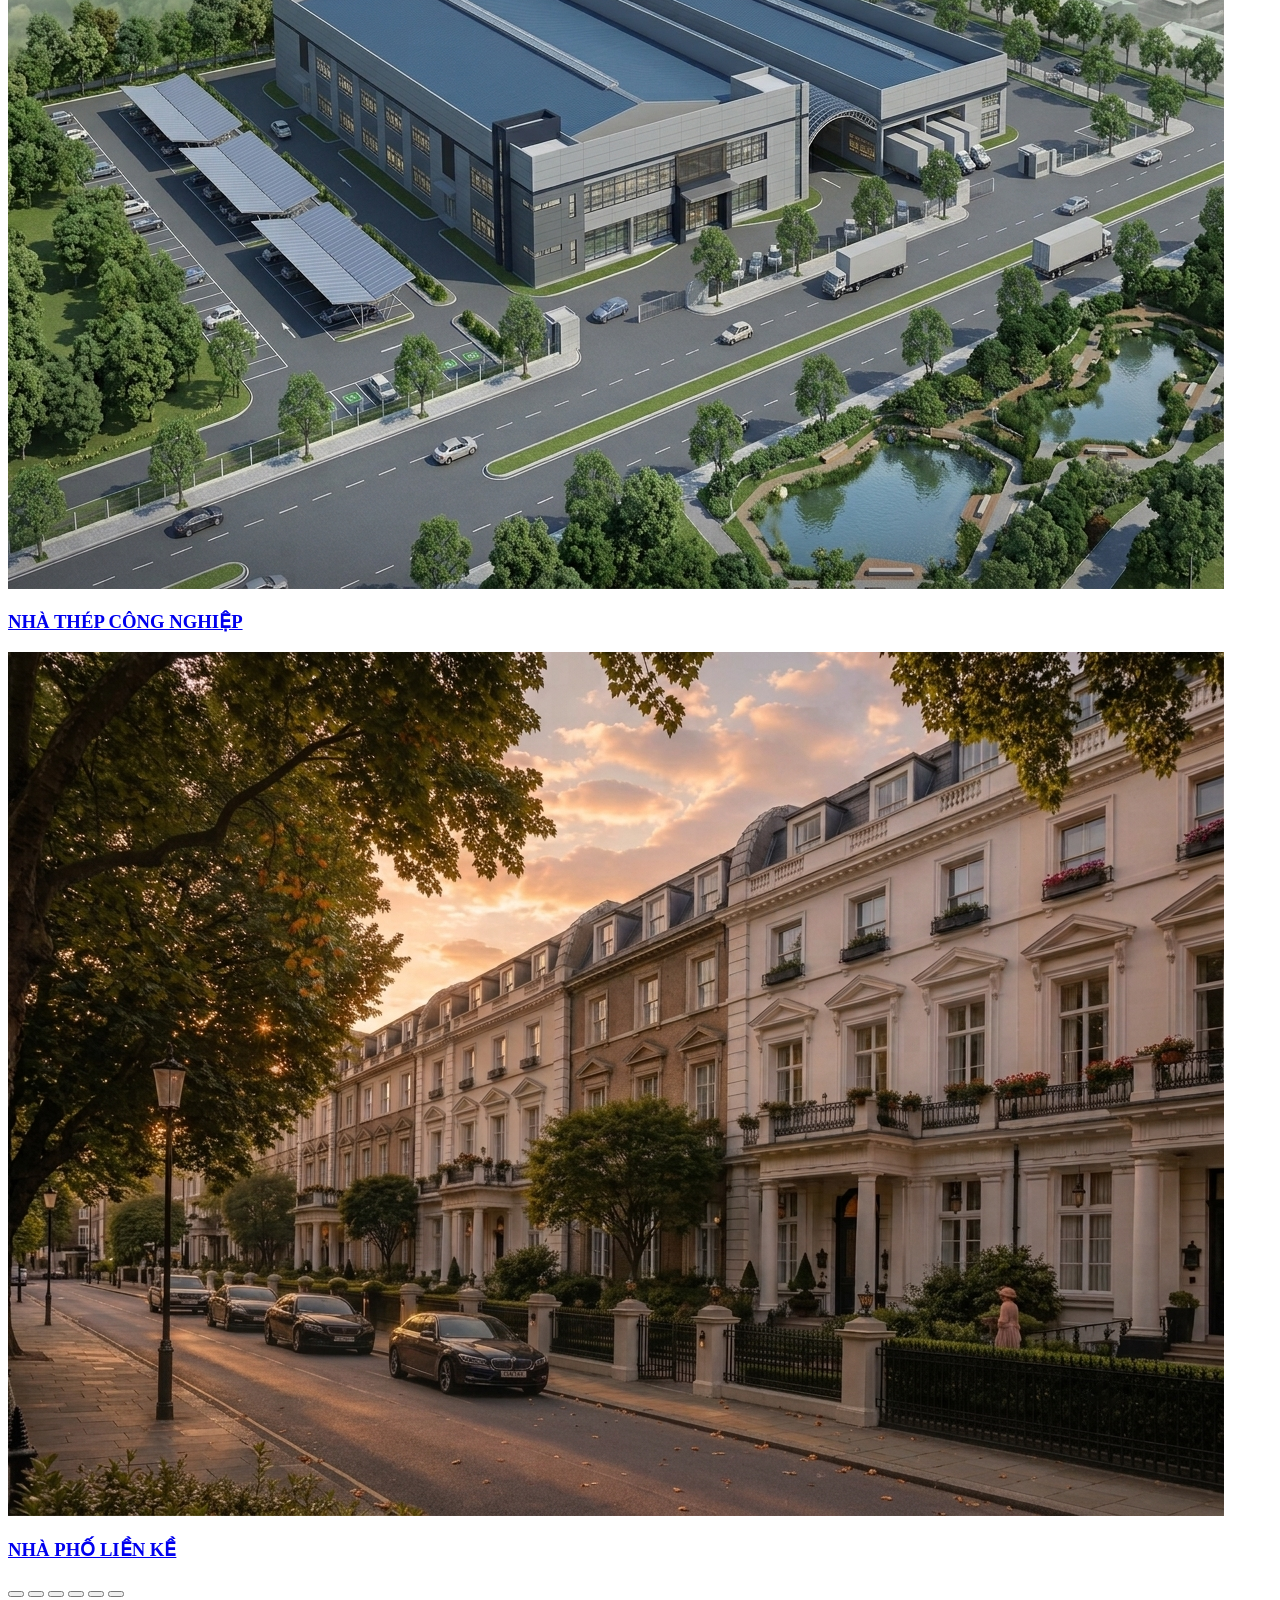
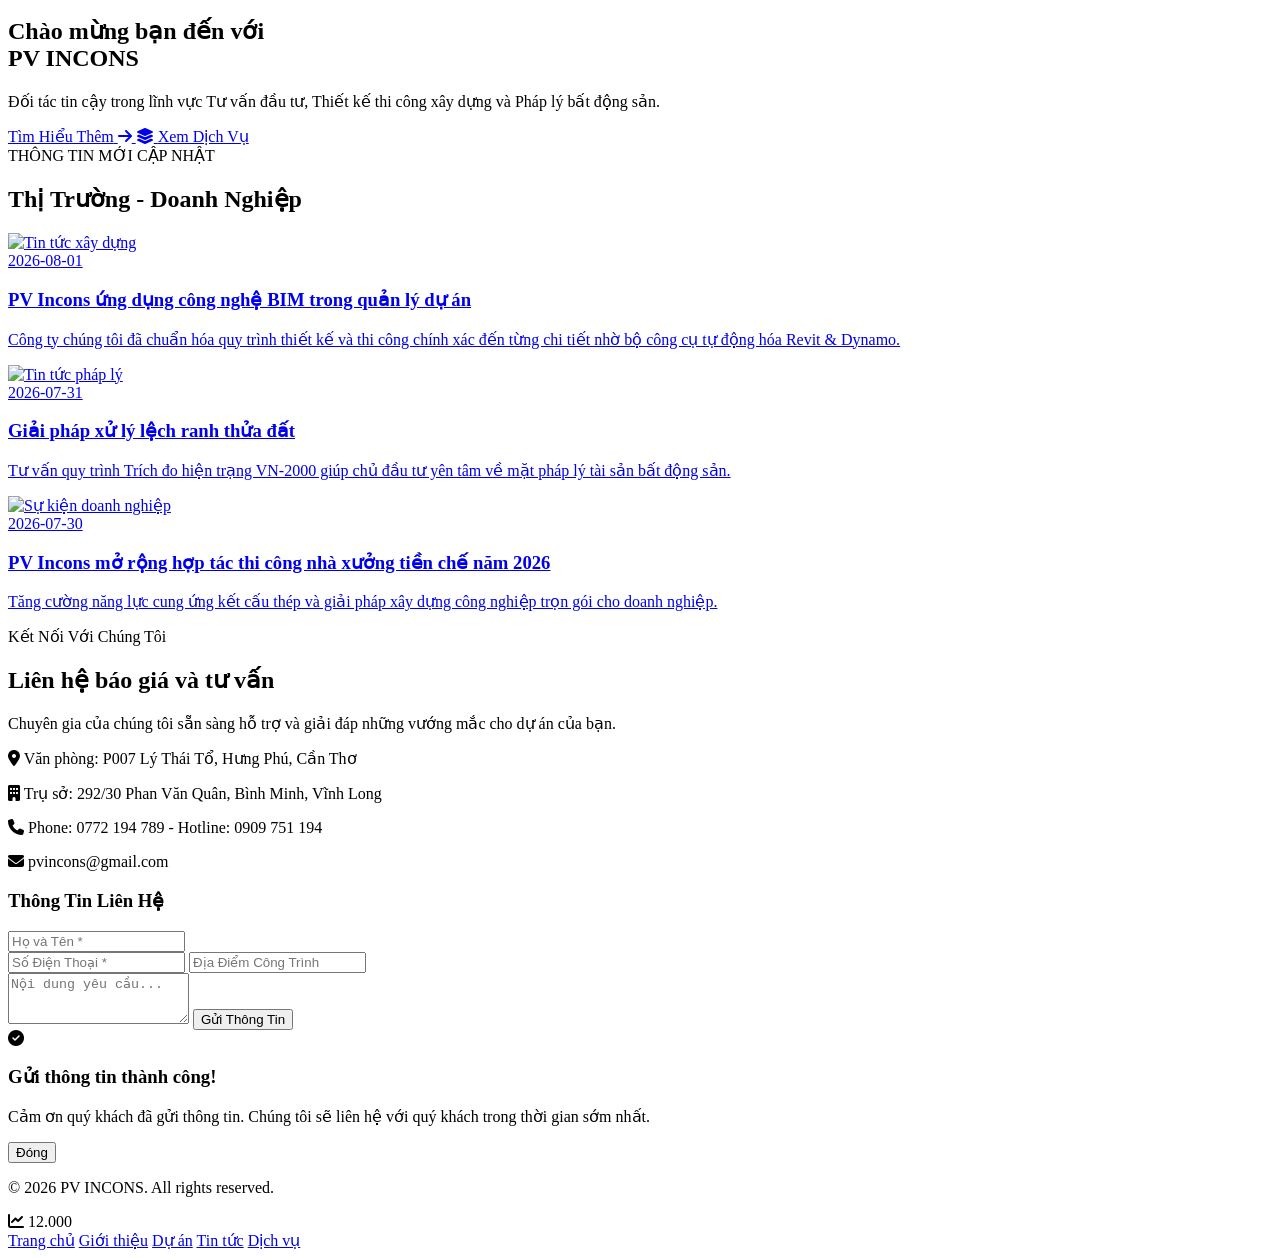
==== commit d6154fbc: "Add files via upload" ====
--- a/index.html
+++ b/index.html
@@ -1,135 +1,329 @@
 <!DOCTYPE html>
-<html lang="vi">
+<html lang="vi" class="scroll-smooth">
+
 <head>
     <meta charset="UTF-8">
     <meta name="viewport" content="width=device-width, initial-scale=1.0">
-    <title>Website Đang Bảo Trì</title>
-    <style>
-        :root {
-            --primary-color: #1a365d; /* Xanh navy chuyên nghiệp */
-            --accent-color: #c5a880;  /* Vàng đồng thanh lịch */
-            --text-color: #333333;
-            --bg-color: #f8f9fa;
-        }
-
-        * {
-            margin: 0;
-            padding: 0;
-            box-sizing: border-box;
-        }
-
-        body {
-            font-family: 'Segoe UI', Tahoma, Geneva, Verdana, sans-serif;
-            background-color: var(--bg-color);
-            color: var(--text-color);
-            display: flex;
-            justify-content: center;
-            align-items: center;
-            min-height: 100vh;
-            text-align: center;
-            line-height: 1.6;
-        }
-
-        .container {
-            background-color: #ffffff;
-            padding: 50px;
-            border-radius: 12px;
-            box-shadow: 0 10px 30px rgba(0, 0, 0, 0.05);
-            max-width: 650px;
-            width: 90%;
-            border-top: 5px solid var(--accent-color);
-        }
-
-        .icon {
-            font-size: 60px;
-            color: var(--primary-color);
-            margin-bottom: 20px;
-        }
-
-        h1 {
-            color: var(--primary-color);
-            font-size: 28px;
-            margin-bottom: 15px;
-            font-weight: 600;
-        }
-
-        p {
-            font-size: 16px;
-            color: #555;
-            margin-bottom: 25px;
-        }
-
-        .contact-info {
-            background-color: var(--bg-color);
-            padding: 20px;
-            border-radius: 8px;
-            margin-top: 30px;
-            text-align: left;
-            border-left: 4px solid var(--primary-color);
-        }
-
-        .contact-info h3 {
-            color: var(--primary-color);
-            font-size: 18px;
-            margin-bottom: 10px;
-        }
-
-        .contact-info p {
-            margin-bottom: 8px;
-            font-size: 15px;
-        }
-
-        .contact-info strong {
-            color: var(--primary-color);
-        }
-
-        /* Hiệu ứng nhấp nháy nhẹ cho dấu chấm */
-        .loading-dots::after {
-            content: '.';
-            animation: dots 1.5s steps(5, end) infinite;
-        }
-
-        @keyframes dots {
-            0%, 20% { color: rgba(0,0,0,0); text-shadow: .25em 0 0 rgba(0,0,0,0), .5em 0 0 rgba(0,0,0,0); }
-            40% { color: var(--primary-color); text-shadow: .25em 0 0 rgba(0,0,0,0), .5em 0 0 rgba(0,0,0,0); }
-            60% { text-shadow: .25em 0 0 var(--primary-color), .5em 0 0 rgba(0,0,0,0); }
-            80%, 100% { text-shadow: .25em 0 0 var(--primary-color), .5em 0 0 var(--primary-color); }
-        }
-
-        /* Responsive */
-        @media (max-width: 480px) {
-            .container {
-                padding: 30px 20px;
+    <title>PV INCONS - TRANG CHỦ</title>
+    <link rel="icon" type="image/png" href="img/LOGO_PVI.png">
+    <script src="https://cdn.tailwindcss.com"></script>
+
+    <!-- Config Tailwind đồng bộ với CSS Variables -->
+    <script>
+        tailwind.config = {
+            theme: {
+                extend: {
+                    colors: {
+                        brand: {
+                            blue: '#1e68a8',
+                            darkblue: '#0d3d6b',
+                            orange: '#e87e23',
+                            gold: '#8c6239',
+                            gray: '#f4f6f9'
+                        }
+                    },
+                    fontFamily: { sans: ['Inter', 'sans-serif'] }
+                }
             }
-            h1 {
-                font-size: 24px;
+        }
+    </script>
+    <link href="https://fonts.googleapis.com/css2?family=Inter:wght@300;400;500;600;700;800&display=swap"
+        rel="stylesheet">
+    <link rel="stylesheet" href="https://cdnjs.cloudflare.com/ajax/libs/font-awesome/6.4.0/css/all.min.css">
+
+    <!-- File CSS dùng chung -->
+    <link rel="stylesheet" href="style.css">
+    <!-- Fonts chữ tiêu đề -->
+    <link rel="preconnect" href="https://fonts.googleapis.com">
+    <link rel="preconnect" href="https://fonts.gstatic.com" crossorigin>
+    <link href="https://fonts.googleapis.com/css2?family=Oswald:wght@600;700&display=swap" rel="stylesheet">
+
+    <!-- Open Graph Meta Tags (Dành cho Zalo, Facebook, Messenger) -->
+    <meta property="og:type" content="website" />
+    <meta property="og:url" content="https://pvincons.com/" />
+    <meta property="og:title" content="CÔNG TY TNHH THƯƠNG MẠI VÀ XÂY DỰNG PV INCONS" />
+    <meta property="og:description"
+        content="Chuyên cung cấp giải pháp toàn diện từ Tư vấn, Quản lý Đầu tư; Thiết kế Kiến trúc theo tiêu chuẩn số BIM/VDC và Thi công Xây dựng; Cùng các Dịch vụ Pháp lý Dự án, Công trình chuyên nghiệp." />
+    <meta property="og:image" content="https://pvincons.com/img/logo.png" />
+    <meta property="og:image:secure_url" content="https://pvincons.com/img/logo.png" />
+    <meta property="og:image:type" content="image/png" />
+    <meta property="og:image:width" content="1200" />
+    <meta property="og:image:height" content="630" />
+
+    <!-- Twitter Card Tags -->
+    <meta name="twitter:card" content="summary_large_image" />
+    <meta name="twitter:title" content="CÔNG TY TNHH THƯƠNG MẠI VÀ XÂY DỰNG PV INCONS" />
+    <meta name="twitter:description"
+        content="Chuyên cung cấp giải pháp toàn diện từ Tư vấn, Quản lý Đầu tư; Thiết kế Kiến trúc theo tiêu chuẩn số BIM/VDC và Thi công Xây dựng; Cùng các Dịch vụ Pháp lý Dự án, Công trình chuyên nghiệp." />
+    <meta name="twitter:image" content="https://pvincons.com/img/logo.png" />
+</head>
+
+<body class="bg-slate-50 text-slate-800 font-sans antialiased selection:bg-brand-blue selection:text-white">
+
+    <div id="header-placeholder"></div>
+
+    <main>
+        <!-- Banner chính -->
+        <section
+            class="relative w-full h-[25vh] sm:h-[45vh] lg:h-[75vh] min-h-[200px] overflow-hidden bg-slate-900 flex items-center">
+            <div class="absolute inset-0 bg-cover bg-center"
+                style="background-image: url('https://images.unsplash.com/photo-1486406146926-c627a92ad1ab?q=80&w=1200&auto=format&fit=crop');">
+                <div class="absolute inset-0 bg-black/40"></div>
+            </div>
+            <div class="relative z-10 max-w-7xl mx-auto px-4 sm:px-8 w-full text-center text-white">
+                <!-- Tiêu đề chính -->
+                <h1
+                    class="text-2xl sm:text-3xl md:text-4xl lg:text-6xl font-extrabold tracking-wide uppercase mb-3 drop-shadow-lg hero-title text-center">
+                    Kiến Tạo Tương Lai Vững Bền
+                </h1> <!-- Phụ đề -->
+                <p
+                    class="text-sm sm:text-lg md:text-xl lg:text-2xl text-slate-100 max-w-3xl mx-auto font-normal tracking-wide leading-relaxed hero-subtitle drop-shadow-md">
+                    Đầu tư - Xây dựng - Pháp lý
+                </p>
+            </div>
+        </section>
+
+        <!-- Slide Dự án điển hình (6 Slide) -->
+        <section class="py-12 bg-slate-50">
+            <div class="max-w-7xl mx-auto px-4 sm:px-6 lg:px-8">
+                <div class="flex items-center justify-center mb-8">
+                    <div class="h-[1px] bg-slate-300 w-16 sm:w-36"></div>
+                    <h2 class="text-xl sm:text-2xl font-bold text-[#8c6239] uppercase px-4 text-center tracking-widest">
+                        DỰ ÁN ĐIỂN HÌNH
+                    </h2>
+                    <div class="h-[1px] bg-slate-300 w-16 sm:w-36"></div>
+                </div>
+
+                <div class="relative max-w-4xl mx-auto group">
+                    <!-- Nút chuyển trái -->
+                    <button onclick="prevLatestProject()"
+                        class="absolute left-3 top-1/2 -translate-y-1/2 w-9 h-9 bg-black/40 hover:bg-black/70 text-white rounded-full flex items-center justify-center transition-all z-10">
+                        <i class="fa-solid fa-chevron-left text-sm"></i>
+                    </button>
+
+                    <!-- Nút chuyển phải -->
+                    <button onclick="nextLatestProject()"
+                        class="absolute right-3 top-1/2 -translate-y-1/2 w-9 h-9 bg-black/40 hover:bg-black/70 text-white rounded-full flex items-center justify-center transition-all z-10">
+                        <i class="fa-solid fa-chevron-right text-sm"></i>
+                    </button>
+
+                    <div class="overflow-hidden rounded-xl border border-slate-200 bg-white shadow-sm">
+                        <div id="latestProjectsTrack" class="flex transition-transform duration-700 ease-in-out">
+                            <a href="projects.html" class="w-full flex-shrink-0 block">
+                                <div class="relative w-full aspect-[1.4/1] overflow-hidden">
+                                    <img src="img/PC_05.png"
+                                        class="w-full h-full object-cover hover:scale-105 transition duration-700"
+                                        alt="RESORT">
+                                </div>
+                                <div class="p-4 sm:p-5 text-center bg-stone-50 border-t border-stone-100">
+                                    <h3
+                                        class="text-base sm:text-xl font-bold text-slate-800 tracking-wider uppercase hover:text-[#8c6239] transition">
+                                        RESORT
+                                    </h3>
+                                </div>
+                            </a>
+                            <a href="projects.html" class="w-full flex-shrink-0 block">
+                                <div class="relative w-full aspect-[1.4/1] overflow-hidden">
+                                    <img src="img/PC_02.png"
+                                        class="w-full h-full object-cover hover:scale-105 transition duration-700"
+                                        alt="BIỆT THỰ">
+                                </div>
+                                <div class="p-4 sm:p-5 text-center bg-stone-50 border-t border-stone-100">
+                                    <h3
+                                        class="text-base sm:text-xl font-bold text-slate-800 tracking-wider uppercase hover:text-[#8c6239] transition">
+                                        BIỆT THỰ
+                                    </h3>
+                                </div>
+                            </a>
+                            <a href="projects.html" class="w-full flex-shrink-0 block">
+                                <div class="relative w-full aspect-[1.4/1] overflow-hidden">
+                                    <img src="img/PC_03.png"
+                                        class="w-full h-full object-cover hover:scale-105 transition duration-700"
+                                        alt="NHÀ HIỆN ĐẠI">
+                                </div>
+                                <div class="p-4 sm:p-5 text-center bg-stone-50 border-t border-stone-100">
+                                    <h3
+                                        class="text-base sm:text-xl font-bold text-slate-800 tracking-wider uppercase hover:text-[#8c6239] transition">
+                                        NHÀ HIỆN ĐẠI
+                                    </h3>
+                                </div>
+                            </a>
+                            <a href="projects.html" class="w-full flex-shrink-0 block">
+                                <div class="relative w-full aspect-[1.4/1] overflow-hidden">
+                                    <img src="img/PC_06.png"
+                                        class="w-full h-full object-cover hover:scale-105 transition duration-700"
+                                        alt="KHÁCH SẠN">
+                                </div>
+                                <div class="p-4 sm:p-5 text-center bg-stone-50 border-t border-stone-100">
+                                    <h3
+                                        class="text-base sm:text-xl font-bold text-slate-800 tracking-wider uppercase hover:text-[#8c6239] transition">
+                                        KHÁCH SẠN
+                                    </h3>
+                                </div>
+                            </a>
+                            <a href="projects.html" class="w-full flex-shrink-0 block">
+                                <div class="relative w-full aspect-[1.4/1] overflow-hidden">
+                                    <img src="img/PC_04.png"
+                                        class="w-full h-full object-cover hover:scale-105 transition duration-700"
+                                        alt="NHÀ THÉP CÔNG NGHIỆP">
+                                </div>
+                                <div class="p-4 sm:p-5 text-center bg-stone-50 border-t border-stone-100">
+                                    <h3
+                                        class="text-base sm:text-xl font-bold text-slate-800 tracking-wider uppercase hover:text-[#8c6239] transition">
+                                        NHÀ THÉP CÔNG NGHIỆP
+                                    </h3>
+                                </div>
+                            </a>
+                            <a href="projects.html" class="w-full flex-shrink-0 block">
+                                <div class="relative w-full aspect-[1.4/1] overflow-hidden">
+                                    <img src="img/PC_01.png"
+                                        class="w-full h-full object-cover hover:scale-105 transition duration-700"
+                                        alt="NHÀ PHỐ LIỀN KỀ">
+                                </div>
+                                <div class="p-4 sm:p-5 text-center bg-stone-50 border-t border-stone-100">
+                                    <h3
+                                        class="text-base sm:text-xl font-bold text-slate-800 tracking-wider uppercase hover:text-[#8c6239] transition">
+                                        NHÀ PHỐ LIỀN KỀ
+                                    </h3>
+                                </div>
+                            </a>
+                        </div>
+                    </div>
+
+                    <div class="flex justify-center space-x-2 mt-4">
+                        <button onclick="setLatestProject(0)"
+                            class="latest-dot w-6 h-2.5 rounded-full bg-[#8c6239] transition-all"></button>
+                        <button onclick="setLatestProject(1)"
+                            class="latest-dot w-2.5 h-2.5 rounded-full bg-slate-300 transition-all"></button>
+                        <button onclick="setLatestProject(2)"
+                            class="latest-dot w-2.5 h-2.5 rounded-full bg-slate-300 transition-all"></button>
+                        <button onclick="setLatestProject(3)"
+                            class="latest-dot w-2.5 h-2.5 rounded-full bg-slate-300 transition-all"></button>
+                        <button onclick="setLatestProject(4)"
+                            class="latest-dot w-2.5 h-2.5 rounded-full bg-slate-300 transition-all"></button>
+                        <button onclick="setLatestProject(5)"
+                            class="latest-dot w-2.5 h-2.5 rounded-full bg-slate-300 transition-all"></button>
+                    </div>
+                </div>
+            </div>
+        </section>
+
+        <!-- Quick Summary -->
+        <section
+            class="py-20 bg-gradient-to-b from-slate-50 via-blue-50/30 to-slate-50 border-t border-slate-200 relative overflow-hidden">
+            <div
+                class="absolute -top-24 left-1/2 -translate-x-1/2 w-96 h-96 bg-brand-blue/10 rounded-full blur-3xl pointer-events-none">
+            </div>
+
+            <div class="max-w-7xl mx-auto px-4 sm:px-6 lg:px-8 text-center relative z-10">
+                <h2 class="text-2xl sm:text-4xl font-extrabold text-slate-900 mb-4 uppercase tracking-tight">
+                    Chào mừng bạn đến với <br class="block sm:hidden">PV INCONS
+                </h2>
+
+                <p class="text-slate-600 max-w-3xl mx-auto text-sm sm:text-base leading-relaxed font-medium">
+                    Đối tác tin cậy trong lĩnh vực <span class="text-slate-900 font-semibold">Tư vấn đầu tư</span>,
+                    <span class="text-slate-900 font-semibold">Thiết kế thi công xây dựng</span> và <span
+                        class="text-slate-900 font-semibold">Pháp lý bất động sản</span>.
+                </p>
+
+                <div class="mt-8 flex flex-wrap justify-center gap-4">
+                    <a href="about.html"
+                        class="group bg-brand-blue hover:bg-brand-darkblue text-white font-bold px-7 py-3.5 rounded-xl text-sm transition-all duration-300 shadow-lg shadow-brand-blue/25 hover:shadow-xl hover:shadow-brand-blue/40 hover:-translate-y-1 flex items-center gap-2">
+                        <span>Tìm Hiểu Thêm</span>
+                        <i
+                            class="fa-solid fa-arrow-right text-xs transition-transform duration-300 group-hover:translate-x-1"></i>
+                    </a>
+
+                    <a href="services.html"
+                        class="bg-white hover:bg-slate-900 hover:text-white text-slate-700 border border-slate-300 hover:border-slate-900 font-bold px-7 py-3.5 rounded-xl text-sm transition-all duration-300 shadow-sm hover:shadow-lg hover:-translate-y-1 flex items-center gap-2">
+                        <i class="fa-solid fa-layer-group text-xs"></i>
+                        <span>Xem Dịch Vụ</span>
+                    </a>
+                </div>
+            </div>
+        </section>
+
+        <!-- News Section -->
+        <section class="py-16 bg-slate-50 border-t border-slate-200">
+            <div class="max-w-7xl mx-auto px-4 sm:px-6 lg:px-8">
+                <div class="text-center mb-12">
+                    <span class="text-xs font-bold text-brand-blue tracking-widest uppercase mb-2 block">THÔNG TIN MỚI
+                        CẬP NHẬT</span>
+                    <h2 class="text-2xl sm:text-3xl font-extrabold text-slate-900">Thị Trường - Doanh Nghiệp</h2>
+                </div>
+
+                <div id="latest-news-placeholder" class="grid grid-cols-1 md:grid-cols-3 gap-8">
+                    <!-- Nội dung nhận từ news.html -->
+                </div>
+            </div>
+        </section>
+    </main>
+
+    <div id="footer-placeholder"></div>
+
+    <script src="layout.js"></script>
+    <script>
+        loadLayout('index');
+
+        let latestProjectIndex = 0;
+        const latestTrack = document.getElementById('latestProjectsTrack');
+        const latestDots = document.querySelectorAll('.latest-dot');
+        const totalLatestProjects = 6;
+
+        function setLatestProject(index) {
+            latestProjectIndex = index;
+            if (latestTrack) {
+                latestTrack.style.transform = `translateX(-${latestProjectIndex * 100}%)`;
             }
-        }
-    </style>
-</head>
-<body>
-
-    <div class="container">
-        <!-- Biểu tượng bánh răng (SVG) -->
-        <div class="icon">
-            <svg width="80" height="80" viewBox="0 0 24 24" fill="none" stroke="currentColor" stroke-width="1.5" stroke-linecap="round" stroke-linejoin="round">
-                <circle cx="12" cy="12" r="3"></circle>
-                <path d="M19.4 15a1.65 1.65 0 0 0 .33 1.82l.06.06a2 2 0 0 1 0 2.83 2 2 0 0 1-2.83 0l-.06-.06a1.65 1.65 0 0 0-1.82-.33 1.65 1.65 0 0 0-1 1.51V21a2 2 0 0 1-2 2 2 2 0 0 1-2-2v-.09A1.65 1.65 0 0 0 9 19.4a1.65 1.65 0 0 0-1.82.33l-.06.06a2 2 0 0 1-2.83 0 2 2 0 0 1 0-2.83l.06-.06a1.65 1.65 0 0 0 .33-1.82 1.65 1.65 0 0 0-1.51-1H3a2 2 0 0 1-2-2 2 2 0 0 1 2-2h.09A1.65 1.65 0 0 0 4.6 9a1.65 1.65 0 0 0-.33-1.82l-.06-.06a2 2 0 0 1 0-2.83 2 2 0 0 1 2.83 0l.06.06a1.65 1.65 0 0 0 1.82.33H9a1.65 1.65 0 0 0 1-1.51V3a2 2 0 0 1 2-2 2 2 0 0 1 2 2v.09a1.65 1.65 0 0 0 1 1.51 1.65 1.65 0 0 0 1.82-.33l.06-.06a2 2 0 0 1 2.83 0 2 2 0 0 1 0 2.83l-.06.06a1.65 1.65 0 0 0-.33 1.82V9a1.65 1.65 0 0 0 1.51 1H21a2 2 0 0 1 2 2 2 2 0 0 1-2 2h-.09a1.65 1.65 0 0 0-1.51 1z"></path>
-            </svg>
-        </div>
-
-        <h1>Hệ Thống Đang Nâng Cấp<span class="loading-dots"></span></h1>
-        
-        <p>Chúng tôi đang tiến hành bảo trì và hoàn thiện không gian trực tuyến để mang đến cho bạn trải nghiệm tốt nhất. Website sẽ sớm hoạt động trở lại trong thời gian ngắn nhất.</p>
-
-        <div class="contact-info">
-            <h3>Kênh liên hệ hỗ trợ:</h3>
-            <p>Trong quá trình bảo trì, nếu bạn có bất kỳ nhu cầu nào về tư vấn thiết kế, thi công dự án hoặc giao dịch bất động sản, xin vui lòng liên hệ trực tiếp với chúng tôi qua:</p>
-            <p>📞 <strong>Hotline/Zalo:</strong> 0772 194789</p>
-            <p>✉️ <strong>Email:</strong> pvincons@gmail.com</p>
-            <p>🏢 <strong>Văn phòng:</strong> P007, đường Lý Thái Tổ, phường Hưng Phú, thành phố Cần Thơ</p>
-        </div>
-    </div>
-
+            latestDots.forEach((dot, i) => {
+                if (i === latestProjectIndex) {
+                    dot.classList.remove('bg-slate-300', 'w-2.5');
+                    dot.classList.add('bg-[#8c6239]', 'w-6');
+                } else {
+                    dot.classList.remove('bg-[#8c6239]', 'w-6');
+                    dot.classList.add('bg-slate-300', 'w-2.5');
+                }
+            });
+        }
+
+        function nextLatestProject() {
+            latestProjectIndex = (latestProjectIndex + 1) % totalLatestProjects;
+            setLatestProject(latestProjectIndex);
+        }
+
+        function prevLatestProject() {
+            latestProjectIndex = (latestProjectIndex - 1 + totalLatestProjects) % totalLatestProjects;
+            setLatestProject(latestProjectIndex);
+        }
+
+        const track = document.getElementById('latestProjectsTrack');
+
+        if (track) {
+            let touchStartX = 0;
+            let touchEndX = 0;
+
+            track.addEventListener('touchstart', (e) => {
+                touchStartX = e.changedTouches[0].screenX;
+            }, { passive: true });
+
+            track.addEventListener('touchend', (e) => {
+                touchEndX = e.changedTouches[0].screenX;
+                handleSwipe();
+            }, { passive: true });
+
+            function handleSwipe() {
+                const swipeThreshold = 70;
+                const diffX = touchStartX - touchEndX;
+
+                if (diffX > swipeThreshold) {
+                    if (typeof nextLatestProject === 'function') nextLatestProject();
+                } else if (diffX < -swipeThreshold) {
+                    if (typeof prevLatestProject === 'function') prevLatestProject();
+                }
+            }
+        }
+        setInterval(nextLatestProject, 4000);
+    </script>
 </body>
-</html>
+
+</html>
--- a/style.css
+++ b/style.css
@@ -0,0 +1,976 @@
+/* ==========================================================================
+   PV INCONS - GLOBAL STYLESHEET (style.css)
+   ========================================================================== */
+
+/* 1. THƯƠNG HIỆU & BIẾN MÀU TOÀN CỤC (ĐỒNG BỘ VỚI TAILWIND CONFIG) */
+:root {
+    /* Brand Colors */
+    --brand-blue: #1e68a8;
+    --brand-darkblue: #0d3d6b;
+    --brand-orange: #e87e23;
+    --brand-gold: #8c6239;
+
+    /* Theme & System Colors */
+    --primary-dark: #0a192f;
+    --primary-blue: #1e68a8;
+    --accent-orange: #e87e23;
+    --accent-gold: #8c6239;
+    --bg-light: #f8fafc;
+    --surface-white: #ffffff;
+    --text-main: #1e293b;
+    --text-muted: #64748b;
+    --border-color: #e2e8f0;
+
+    /* Shadows */
+    --shadow-sm: 0 2px 4px rgba(0, 0, 0, 0.05);
+    --shadow-md: 0 10px 25px -5px rgba(30, 104, 168, 0.08);
+    --shadow-lg: 0 20px 30px -10px rgba(10, 25, 47, 0.12);
+
+    /* Biến khoảng cách trượt cho animation */
+    --slide-y: 22px;
+    --slide-x: 100px;
+}
+
+/* 2. HIỆU ỨNG CHUYỂN TRANG MƯỢT MÀ (VIEW TRANSITIONS & SPA) */
+@view-transition {
+    navigation: auto;
+}
+
+::view-transition-old(root) {
+    animation: 200ms cubic-bezier(0.4, 0, 0.2, 1) both fade-out;
+}
+
+::view-transition-new(root) {
+    animation: 200ms cubic-bezier(0.4, 0, 0.2, 1) both fade-in;
+}
+
+@keyframes fade-out {
+    to { opacity: 0; }
+}
+
+@keyframes fade-in {
+    from { opacity: 0; }
+}
+
+main {
+    transition: opacity 0.22s ease-in-out, transform 0.22s ease-in-out;
+    will-change: opacity, transform;
+}
+
+/* 3. TÙY CHỈNH CẤU TRÚC VÀ SCROLLBAR TOÀN TRANG */
+::-webkit-scrollbar {
+    width: 8px;
+    height: 8px;
+}
+
+::-webkit-scrollbar-track {
+    background: #f1f5f9;
+}
+
+::-webkit-scrollbar-thumb {
+    background: #cbd5e1;
+    border-radius: 4px;
+}
+
+::-webkit-scrollbar-thumb:hover {
+    background: #94a3b8;
+}
+
+.container {
+    max-width: 1200px;
+    margin: 0 auto;
+    padding: 0 24px;
+}
+
+/* 4. NAVIGATION TAB & HEADER ANIMATION */
+.nav-tab-btn {
+    position: relative;
+    transition: color 0.25s ease;
+}
+
+.nav-tab-btn::after {
+    content: '';
+    position: absolute;
+    bottom: -2px;
+    left: 50%;
+    width: 0;
+    height: 2px;
+    background-color: var(--brand-blue);
+    transition: width 0.3s cubic-bezier(0.4, 0, 0.2, 1), left 0.3s cubic-bezier(0.4, 0, 0.2, 1);
+    transform: translateX(-50%);
+}
+
+.nav-tab-btn:hover::after,
+.nav-tab-btn.active::after {
+    width: 100%;
+}
+
+.nav-tab-btn.active {
+    color: var(--brand-blue) !important;
+    font-weight: 700;
+}
+
+/* 5. HIỆU ỨNG HERO TITLE & CHUYỂN ĐỘNG CHỮ (QUẢN LÝ TẬP TRUNG) */
+.hero {
+    background: linear-gradient(135deg, #071325 0%, #1e68a8 100%);
+    color: var(--surface-white);
+    padding: 80px 0 100px;
+    position: relative;
+    overflow: hidden;
+}
+
+.hero::before {
+    content: '';
+    position: absolute;
+    top: 0;
+    right: 0;
+    width: 500px;
+    height: 500px;
+    background: radial-gradient(circle, rgba(232, 126, 35, 0.15) 0%, rgba(0, 0, 0, 0) 70%);
+    pointer-events: none;
+}
+
+.hero-grid {
+    display: grid;
+    grid-template-columns: 1.2fr 0.8fr;
+    gap: 48px;
+    align-items: center;
+}
+
+.hero-tag {
+    color: var(--accent-orange);
+    text-transform: uppercase;
+    letter-spacing: 2px;
+    margin-bottom: 14px;
+    display: inline-block;
+    opacity: 0;
+    animation: titleSlideUp 0.8s cubic-bezier(0.16, 1, 0.3, 1) 0.1s forwards;
+}
+/* Chỉnh cỡ chữ riêng cho tiêu đề Trang Giới Thiệu */
+.about-title {
+    font-size: clamp(1.1rem, 2vw + 0.8rem, 2.2rem) !important;
+}
+.hero-title {
+    font-family: 'Oswald', sans-serif !important;
+    letter-spacing: 0.03em;
+    line-height: 1.3 !important;
+    opacity: 0;
+    will-change: transform, opacity;
+    animation: heroFadeDown 1s cubic-bezier(0.16, 1, 0.3, 1) forwards;
+    animation-delay: 0.5s;
+}
+
+.hero-subtitle {
+    opacity: 0;
+    will-change: transform, opacity;
+    animation: heroFadeUp 1s cubic-bezier(0.16, 1, 0.3, 1) forwards;
+    animation-delay: 1.2s;
+}
+
+.hero-title-shimmer {
+    background: linear-gradient(110deg, #ffffff 35%, #e87e23 50%, #ffffff 65%);
+    background-size: 200% auto;
+    -webkit-background-clip: text;
+    background-clip: text;
+    -webkit-text-fill-color: transparent;
+    opacity: 0;
+    animation: titleSlideUp 0.8s cubic-bezier(0.16, 1, 0.3, 1) 0.25s forwards,
+    shimmerText 5s linear infinite;
+}
+
+.animate-slide-up {
+    opacity: 0;
+    animation: titleSlideUp 0.8s cubic-bezier(0.16, 1, 0.3, 1) forwards;
+}
+
+.delay-1 { animation-delay: 0.1s; }
+.delay-2 { animation-delay: 0.25s; }
+.delay-3 { animation-delay: 0.4s; }
+
+/* Keyframe animations */
+@keyframes heroFadeDown {
+    from {
+        opacity: 0;
+        transform: translateY(-30px);
+    }
+    to {
+        opacity: 1;
+        transform: translateY(0);
+    }
+}
+
+@keyframes heroFadeUp {
+    from {
+        opacity: 0;
+        transform: translateY(20px);
+    }
+    to {
+        opacity: 1;
+        transform: translateY(0);
+    }
+}
+
+@keyframes titleSlideUp {
+    from {
+        opacity: 0;
+        transform: translateY(var(--slide-y));
+    }
+    to {
+        opacity: 1;
+        transform: translateY(0);
+    }
+}
+
+@keyframes shimmerText {
+    to {
+        background-position: 200% center;
+    }
+}
+
+/* 6. LEADERSHIP SPOTLIGHT CARD COMPONENT */
+.leadership-card {
+    background: rgba(15, 23, 42, 0.6);
+    backdrop-filter: blur(12px);
+    border: 1px solid rgba(255, 255, 255, 0.15);
+    border-left: 4px solid var(--brand-orange);
+    padding: 30px;
+    border-radius: 16px;
+    box-shadow: 0 20px 40px rgba(0, 0, 0, 0.3);
+    position: relative;
+    overflow: hidden;
+    transition: all 0.5s cubic-bezier(0.16, 1, 0.3, 1);
+    animation: leadershipFadeUp 1.3s ease-out forwards;
+}
+
+.leadership-card:hover {
+    transform: translateY(-8px);
+    border-color: rgba(232, 126, 35, 0.8) !important;
+    box-shadow: 0 20px 40px -10px rgba(232, 126, 35, 0.25), 0 0 20px rgba(232, 126, 35, 0.15);
+}
+
+.card-shimmer {
+    position: absolute;
+    top: 0;
+    left: -100%;
+    width: 60%;
+    height: 100%;
+    background: linear-gradient(90deg, transparent, rgba(255, 255, 255, 0.08), transparent);
+    transform: skewX(-25deg);
+    transition: left 0.8s ease-in-out;
+    pointer-events: none;
+}
+
+.leadership-card:hover .card-shimmer {
+    left: 150%;
+}
+
+.quote-icon {
+    font-size: 32px;
+    color: var(--brand-orange);
+    margin-bottom: 12px;
+    opacity: 0.8;
+}
+
+.quote-text {
+    font-style: italic;
+    font-size: 15px;
+    color: #f1f5f9;
+    line-height: 1.7;
+    margin-bottom: 20px;
+}
+
+.quote-author {
+    display: flex;
+    align-items: center;
+    gap: 12px;
+}
+
+.author-avatar {
+    width: 44px;
+    height: 44px;
+    background-color: var(--brand-orange);
+    color: var(--surface-white);
+    border-radius: 50%;
+    display: flex;
+    align-items: center;
+    justify-content: center;
+    font-weight: 700;
+    font-size: 18px;
+}
+
+.author-info h4 {
+    font-size: 15px;
+    font-weight: 700;
+    color: #ffffff;
+}
+
+.author-info p {
+    font-size: 12px;
+    color: var(--accent-gold);
+    text-transform: uppercase;
+    letter-spacing: 1px;
+    font-weight: 600;
+}
+
+.float-animate {
+    animation: floatIcon 3s ease-in-out infinite;
+    transition: transform 0.3s ease, color 0.3s ease;
+}
+
+.leadership-card:hover .float-animate {
+    color: #fbbf24;
+    transform: scale(1.15) rotate(-5deg);
+}
+
+@keyframes floatIcon {
+    0%, 100% { transform: translateY(0px); }
+    50% { transform: translateY(-6px); }
+}
+
+.pulse-avatar {
+    position: relative;
+    transition: transform 0.3s ease;
+}
+
+.pulse-avatar::after {
+    content: '';
+    position: absolute;
+    inset: -4px;
+    border-radius: 50%;
+    border: 2px solid rgba(245, 158, 11, 0.6);
+    animation: avatarPulse 2s infinite;
+    pointer-events: none;
+}
+
+.leadership-card:hover .pulse-avatar {
+    transform: scale(1.08);
+}
+
+@keyframes avatarPulse {
+    0% { transform: scale(0.95); opacity: 0.8; }
+    50% { transform: scale(1.15); opacity: 0; }
+    100% { transform: scale(0.95); opacity: 0; }
+}
+
+@keyframes leadershipFadeUp {
+    from { opacity: 0; transform: translateY(30px); }
+    to { opacity: 1; transform: translateY(0); }
+}
+
+/* 7. METRICS GRID & RIBBON COMPONENT */
+.metrics-container {
+    margin-top: -50px;
+    position: relative;
+    z-index: 10;
+    margin-bottom: 60px;
+}
+
+.metrics-grid {
+    display: grid;
+    grid-template-columns: repeat(4, 1fr);
+    gap: 20px;
+}
+
+.metrics-grid .metric-card {
+    background: var(--surface-white);
+    padding: 24px;
+    border-radius: 16px;
+    box-shadow: var(--shadow-md);
+    border: 1px solid var(--border-color);
+    text-align: center;
+    opacity: 0;
+    transition: transform 1.2s cubic-bezier(0.16, 1, 0.3, 1), 
+                opacity 1.2s cubic-bezier(0.16, 1, 0.3, 1),
+                box-shadow 0.3s ease;
+}
+
+.metrics-grid .metric-card:hover {
+    box-shadow: var(--shadow-lg);
+}
+
+.metrics-grid .metric-card:nth-child(1),
+.metrics-grid .metric-card:nth-child(2) {
+    transform: translateX(calc(-1 * var(--slide-x)));
+}
+
+.metrics-grid .metric-card:nth-child(3),
+.metrics-grid .metric-card:nth-child(4) {
+    transform: translateX(var(--slide-x));
+}
+
+.metrics-grid.active .metric-card {
+    opacity: 1;
+    transform: translate(0, 0);
+}
+
+.metrics-grid.active .metric-card:nth-child(1) { transition-delay: 0.4s; }
+.metrics-grid.active .metric-card:nth-child(2) { transition-delay: 0.2s; }
+.metrics-grid.active .metric-card:nth-child(3) { transition-delay: 0.2s; }
+.metrics-grid.active .metric-card:nth-child(4) { transition-delay: 0.4s; }
+
+.metric-icon {
+    width: 48px;
+    height: 48px;
+    background: rgba(30, 104, 168, 0.08);
+    color: var(--primary-blue);
+    border-radius: 12px;
+    display: flex;
+    align-items: center;
+    justify-content: center;
+    font-size: 20px;
+    margin: 0 auto 12px;
+}
+
+.metric-value {
+    font-size: 22px;
+    font-weight: 800;
+    color: var(--primary-dark);
+    margin-bottom: 4px;
+}
+
+.metric-label {
+    font-size: 12px;
+    color: var(--text-muted);
+    font-weight: 500;
+    text-transform: uppercase;
+    letter-spacing: 0.5px;
+}
+
+/* 8. CÁC SECTION & BỐ CỤC NỘI DUNG */
+.section {
+    padding: 60px 0;
+}
+
+.section-header {
+    text-align: center;
+    max-width: 700px;
+    margin: 0 auto 48px;
+}
+
+.section-tag {
+    color: var(--primary-blue);
+    font-weight: 700;
+    font-size: 12px;
+    text-transform: uppercase;
+    letter-spacing: 2px;
+    margin-bottom: 8px;
+    display: block;
+}
+
+.section-title {
+    font-size: 28px;
+    font-weight: 800;
+    color: var(--primary-dark);
+    letter-spacing: -0.5px;
+}
+
+/* SECTION 1: PHILOSOPHY */
+.philosophy-grid {
+    display: grid;
+    grid-template-columns: repeat(3, 1fr);
+    gap: 24px;
+}
+
+.philosophy-card {
+    background-color: var(--surface-white);
+    border-radius: 16px;
+    padding: 32px;
+    border: 1px solid var(--border-color);
+    box-shadow: var(--shadow-sm);
+    position: relative;
+    transition: all 0.3s ease;
+}
+
+.philosophy-card:hover {
+    border-color: var(--primary-blue);
+    box-shadow: var(--shadow-md);
+}
+
+.philosophy-num {
+    font-size: 36px;
+    font-weight: 900;
+    color: rgba(30, 104, 168, 0.15);
+    position: absolute;
+    top: 24px;
+    right: 28px;
+}
+
+.philosophy-card h3 {
+    font-size: 18px;
+    font-weight: 700;
+    color: var(--primary-dark);
+    margin-bottom: 12px;
+    display: flex;
+    align-items: center;
+    gap: 10px;
+}
+
+.philosophy-card h3 i {
+    color: var(--accent-orange);
+}
+
+.philosophy-card p {
+    font-size: 14px;
+    color: var(--text-muted);
+    line-height: 1.6;
+}
+
+/* SECTION 2: LEGAL & CAPACITY TABLE */
+.legal-wrapper {
+    background-color: var(--surface-white);
+    border-radius: 20px;
+    border: 1px solid var(--border-color);
+    box-shadow: var(--shadow-md);
+    overflow: hidden;
+}
+
+.legal-grid {
+    display: grid;
+    grid-template-columns: 1fr 1fr;
+}
+
+.legal-info-table {
+    padding: 40px;
+}
+
+.legal-row {
+    display: flex;
+    padding: 16px 0;
+    border-bottom: 1px dashed var(--border-color);
+}
+
+.legal-row:last-child {
+    border-bottom: none;
+}
+
+.legal-label {
+    width: 180px;
+    font-size: 13px;
+    font-weight: 600;
+    color: var(--text-muted);
+    text-transform: uppercase;
+    letter-spacing: 0.5px;
+    flex-shrink: 0;
+}
+
+.legal-value {
+    font-size: 14px;
+    font-weight: 600;
+    color: var(--primary-dark);
+}
+
+.legal-highlight {
+    color: var(--primary-blue);
+    font-weight: 700;
+}
+
+.legal-locations {
+    background: linear-gradient(135deg, #f8fafc 0%, #e2e8f0 100%);
+    padding: 40px;
+    display: flex;
+    flex-direction: column;
+    justify-content: center;
+    gap: 20px;
+    border-left: 1px solid var(--border-color);
+}
+
+.location-card {
+    background: var(--surface-white);
+    padding: 20px;
+    border-radius: 12px;
+    border: 1px solid var(--border-color);
+    box-shadow: var(--shadow-sm);
+    display: flex;
+    align-items: flex-start;
+    gap: 16px;
+}
+
+.location-icon {
+    width: 40px;
+    height: 40px;
+    background-color: rgba(232, 126, 35, 0.1);
+    color: var(--accent-orange);
+    border-radius: 10px;
+    display: flex;
+    align-items: center;
+    justify-content: center;
+    font-size: 18px;
+    flex-shrink: 0;
+}
+
+.location-details h5 {
+    font-size: 14px;
+    font-weight: 700;
+    color: var(--primary-dark);
+    margin-bottom: 4px;
+}
+
+.location-details p {
+    font-size: 13px;
+    color: var(--text-muted);
+}
+
+/* SECTION 3: QUALITY POLICY & TECH */
+.policy-grid {
+    display: grid;
+    grid-template-columns: repeat(3, 1fr);
+    gap: 24px;
+}
+
+.policy-card {
+    background: var(--surface-white);
+    border-radius: 16px;
+    border: 1px solid var(--border-color);
+    padding: 32px;
+    box-shadow: var(--shadow-sm);
+    display: flex;
+    flex-direction: column;
+    justify-content: space-between;
+}
+
+.policy-header {
+    margin-bottom: 20px;
+}
+
+.policy-badge {
+    display: inline-block;
+    background: var(--primary-dark);
+    color: var(--accent-orange);
+    font-weight: 800;
+    font-size: 12px;
+    padding: 4px 10px;
+    border-radius: 6px;
+    margin-bottom: 12px;
+}
+
+.policy-title {
+    font-size: 16px;
+    font-weight: 700;
+    color: var(--primary-dark);
+    line-height: 1.4;
+}
+
+.policy-list {
+    list-style: none;
+    padding: 0;
+}
+
+.policy-list li {
+    font-size: 13px;
+    color: var(--text-muted);
+    margin-bottom: 12px;
+    position: relative;
+    padding-left: 20px;
+    line-height: 1.6;
+}
+
+.policy-list li::before {
+    content: '✓';
+    position: absolute;
+    left: 0;
+    top: 0;
+    color: var(--accent-orange);
+    font-weight: bold;
+}
+
+.tech-tags {
+    display: flex;
+    flex-wrap: wrap;
+    gap: 8px;
+    margin-top: 16px;
+}
+
+.tech-tag {
+    background-color: rgba(30, 104, 168, 0.08);
+    color: var(--primary-blue);
+    font-size: 11px;
+    font-weight: 700;
+    padding: 4px 10px;
+    border-radius: 6px;
+}
+
+/* SECTION 4: ORGANIZATIONAL CHART */
+.org-section {
+    background-color: var(--surface-white);
+    border-top: 1px solid var(--border-color);
+    border-bottom: 1px solid var(--border-color);
+}
+
+.org-chart-wrapper {
+    background-color: var(--bg-light);
+    padding: 40px 24px;
+    border-radius: 20px;
+    border: 1px solid var(--border-color);
+    overflow-x: auto;
+    -webkit-overflow-scrolling: touch;
+    scroll-behavior: smooth;
+}
+
+.org-tree {
+    display: flex;
+    flex-direction: column;
+    align-items: center;
+    min-width: 900px;
+    width: max-content;
+    margin: 0 auto;
+}
+
+.node-board {
+    background: linear-gradient(135deg, var(--primary-dark), #1e293b);
+    color: var(--surface-white);
+    font-weight: 700;
+    font-size: 14px;
+    padding: 12px 32px;
+    border-radius: 10px;
+    box-shadow: var(--shadow-sm);
+    letter-spacing: 0.5px;
+    text-transform: uppercase;
+}
+
+.line-v {
+    width: 2px;
+    height: 24px;
+    background-color: #cbd5e1;
+}
+
+.director-row {
+    display: flex;
+    align-items: center;
+    justify-content: center;
+    width: 100%;
+}
+
+.director-wrapper {
+    position: relative;
+    display: inline-flex;
+    align-items: center;
+    justify-content: center;
+}
+
+.node-director {
+    background: linear-gradient(135deg, var(--primary-blue), #0d3d6b);
+    color: var(--surface-white);
+    font-weight: 800;
+    font-size: 15px;
+    padding: 14px 36px;
+    border-radius: 12px;
+    box-shadow: var(--shadow-md);
+    text-align: center;
+    border: 2px solid var(--accent-orange);
+}
+
+.node-secretary {
+    position: absolute;
+    left: 100%;
+    margin-left: 24px;
+    background: var(--surface-white);
+    border: 1px solid var(--primary-blue);
+    color: var(--primary-blue);
+    font-size: 11px;
+    font-weight: 700;
+    padding: 10px 16px;
+    border-radius: 8px;
+    box-shadow: var(--shadow-sm);
+    white-space: nowrap;
+    display: flex;
+    align-items: center;
+    gap: 8px;
+}
+
+.node-secretary::before {
+    content: '';
+    position: absolute;
+    right: 100%;
+    top: 50%;
+    width: 24px;
+    height: 2px;
+    background-color: var(--primary-blue);
+}
+
+.divisions-grid {
+    display: grid;
+    grid-template-columns: repeat(4, 1fr);
+    gap: 16px;
+    width: 100%;
+    margin-top: 24px;
+    position: relative;
+}
+
+.divisions-grid::before {
+    content: '';
+    position: absolute;
+    top: -24px;
+    left: 12.5%;
+    right: 12.5%;
+    height: 2px;
+    background-color: #cbd5e1;
+}
+
+.division-card {
+    background: var(--surface-white);
+    border-radius: 12px;
+    border: 1px solid var(--border-color);
+    padding: 16px;
+    box-shadow: var(--shadow-sm);
+    position: relative;
+}
+
+.division-card::before {
+    content: '';
+    position: absolute;
+    top: -24px;
+    left: 50%;
+    width: 2px;
+    height: 24px;
+    background-color: #cbd5e1;
+}
+
+.division-header {
+    background-color: var(--primary-dark);
+    color: var(--surface-white);
+    font-size: 12px;
+    font-weight: 700;
+    padding: 10px;
+    border-radius: 8px;
+    text-align: center;
+    margin-bottom: 12px;
+}
+
+.division-header span {
+    display: block;
+    font-size: 10px;
+    font-weight: 400;
+    color: #94a3b8;
+    margin-top: 2px;
+}
+
+.dept-box {
+    background-color: #f8fafc;
+    border: 1px solid #e2e8f0;
+    border-radius: 6px;
+    padding: 10px;
+    margin-bottom: 8px;
+}
+
+.dept-box:last-child {
+    margin-bottom: 0;
+}
+
+.dept-title {
+    font-size: 11px;
+    font-weight: 700;
+    color: var(--primary-blue);
+    margin-bottom: 4px;
+    text-transform: uppercase;
+}
+
+.dept-list {
+    list-style: none;
+    padding: 0;
+}
+
+.dept-list li {
+    font-size: 11px;
+    color: var(--text-muted);
+    margin-bottom: 2px;
+    padding-left: 10px;
+    position: relative;
+}
+
+.dept-list li::before {
+    content: '•';
+    position: absolute;
+    left: 0;
+    color: var(--accent-orange);
+}
+
+/* 9. TỐI ƯU CHO THIẾT BỊ DI ĐỘNG & BẢNG (RESPONSIVE OPTIMIZATIONS) */
+@media (max-width: 992px) {
+    .hero-grid {
+        grid-template-columns: 1fr;
+    }
+
+    .metrics-grid {
+        grid-template-columns: repeat(2, 1fr);
+    }
+
+    .philosophy-grid,
+    .policy-grid {
+        grid-template-columns: 1fr;
+    }
+
+    .legal-grid {
+        grid-template-columns: 1fr;
+    }
+
+    .legal-locations {
+        border-left: none;
+        border-top: 1px solid var(--border-color);
+    }
+}
+
+@media (max-width: 768px) {
+    :root {
+        --slide-y: 14px;
+        --slide-x: 0px;
+    }
+
+    .hero {
+        padding-top: 1.5rem !important;
+    }
+
+    .hero-tag {
+        display: inline-block;
+        margin-bottom: 1.5rem !important;
+    }
+
+    .hero-title {
+        margin-bottom: 0.75rem !important;
+    }
+
+    .leadership-card {
+        padding-top: 1.0rem !important;
+    }
+
+    .metrics-grid .metric-card:nth-child(1),
+    .metrics-grid .metric-card:nth-child(2),
+    .metrics-grid .metric-card:nth-child(3),
+    .metrics-grid .metric-card:nth-child(4) {
+        transform: translateY(20px);
+    }
+
+    ::-webkit-scrollbar {
+        width: 4px;
+    }
+}
+
+@media (max-width: 600px) {
+    .metrics-grid {
+        grid-template-columns: 1fr;
+    }
+}
+
+@media (min-width: 1024px) {
+    .org-chart-wrapper {
+        width: 100% !important;
+        max-width: 100% !important;
+        padding-left: 16px !important;
+        padding-right: 16px !important;
+    }
+
+    .org-tree {
+        width: 100% !important;
+        max-width: 100% !important;
+    }
+
+    .divisions-grid {
+        width: 100% !important;
+        display: grid !important;
+        grid-template-columns: repeat(4, 1fr) !important;
+        gap: 16px !important;
+    }
+
+    .division-card {
+        width: 100% !important;
+    }
+}
